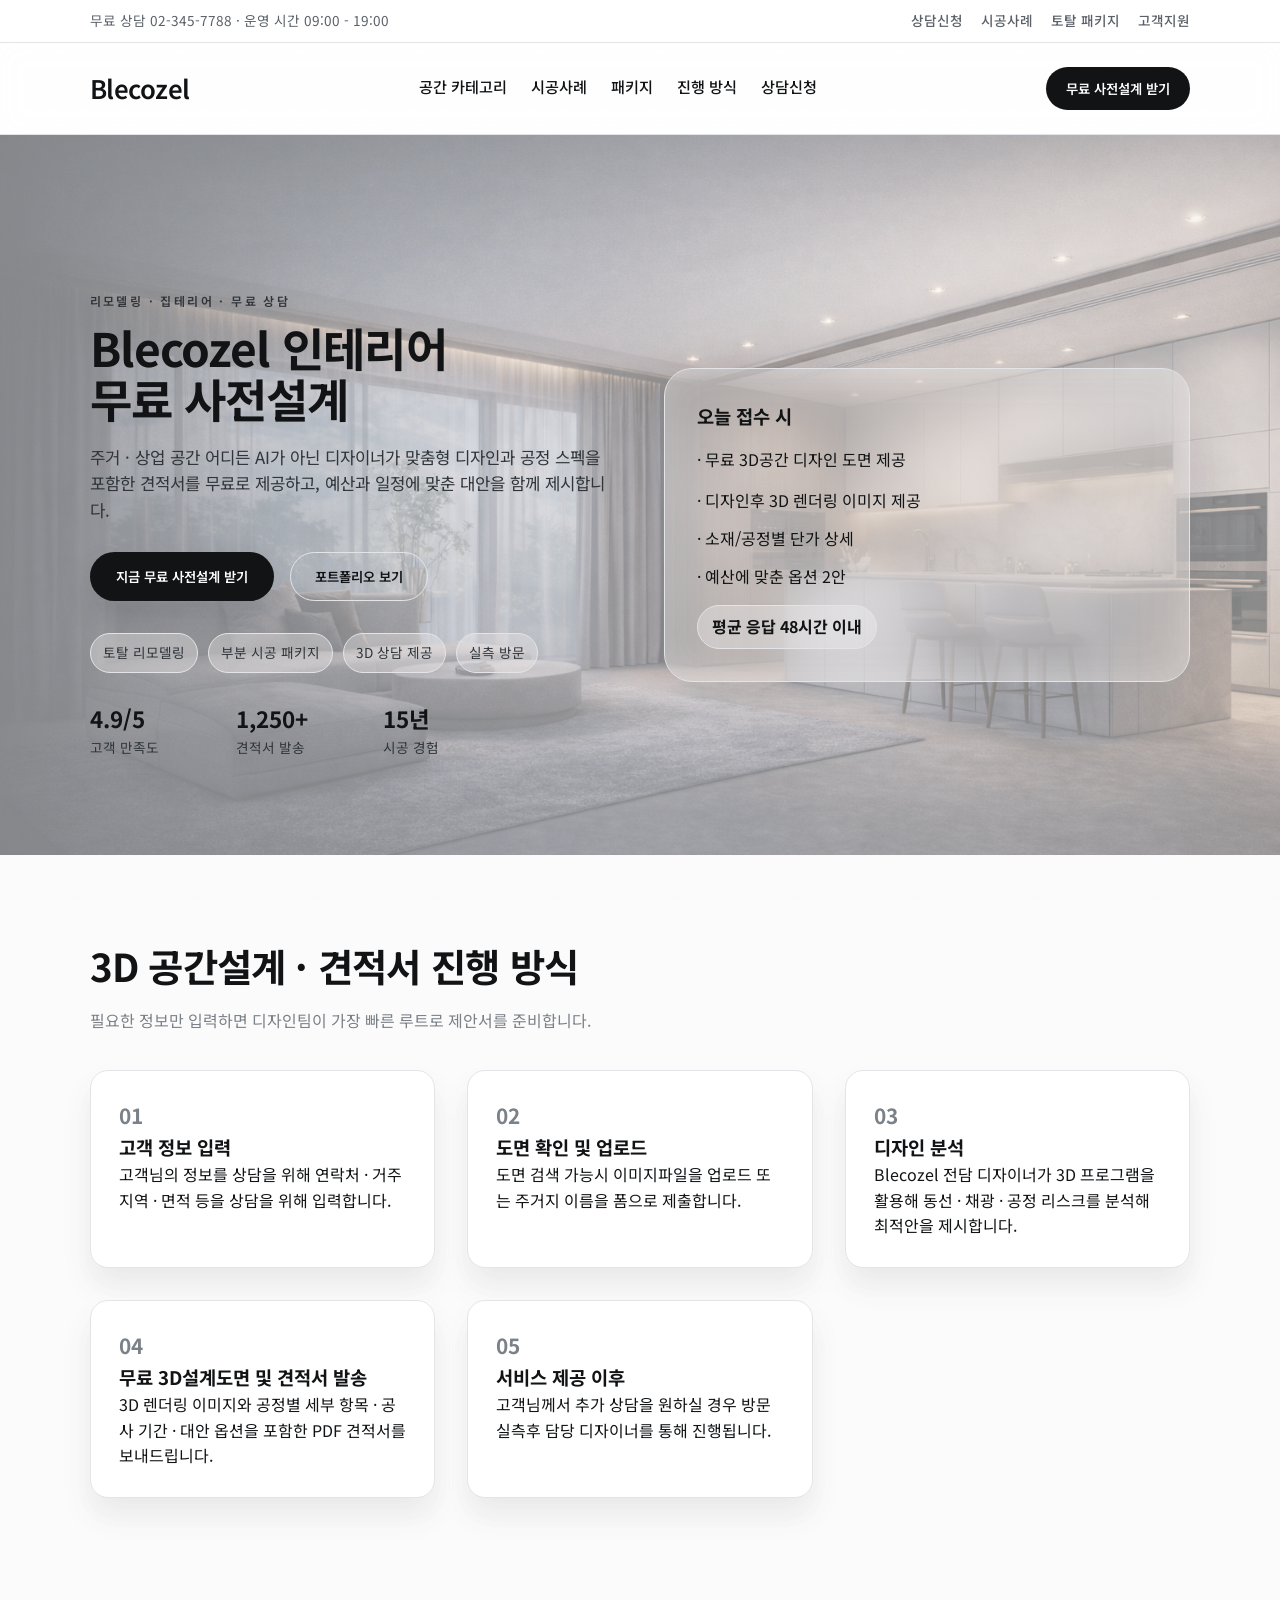
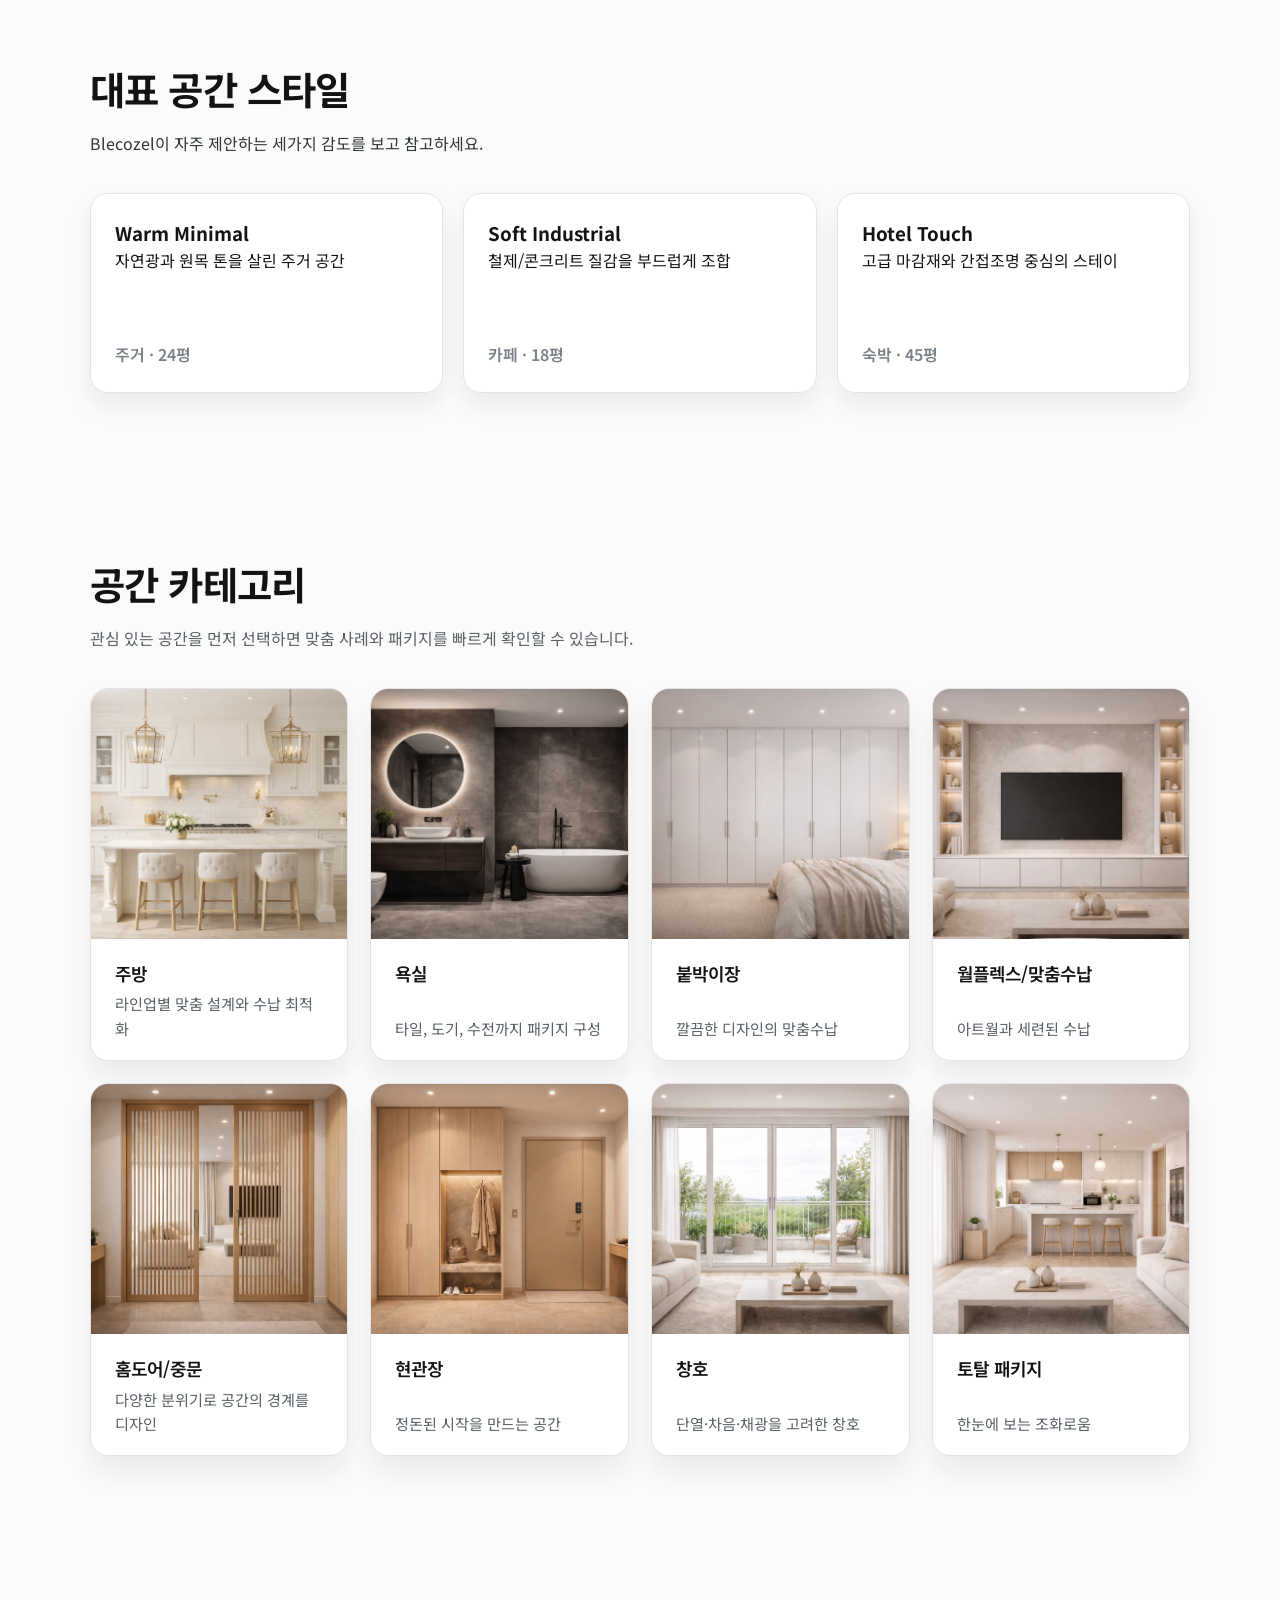
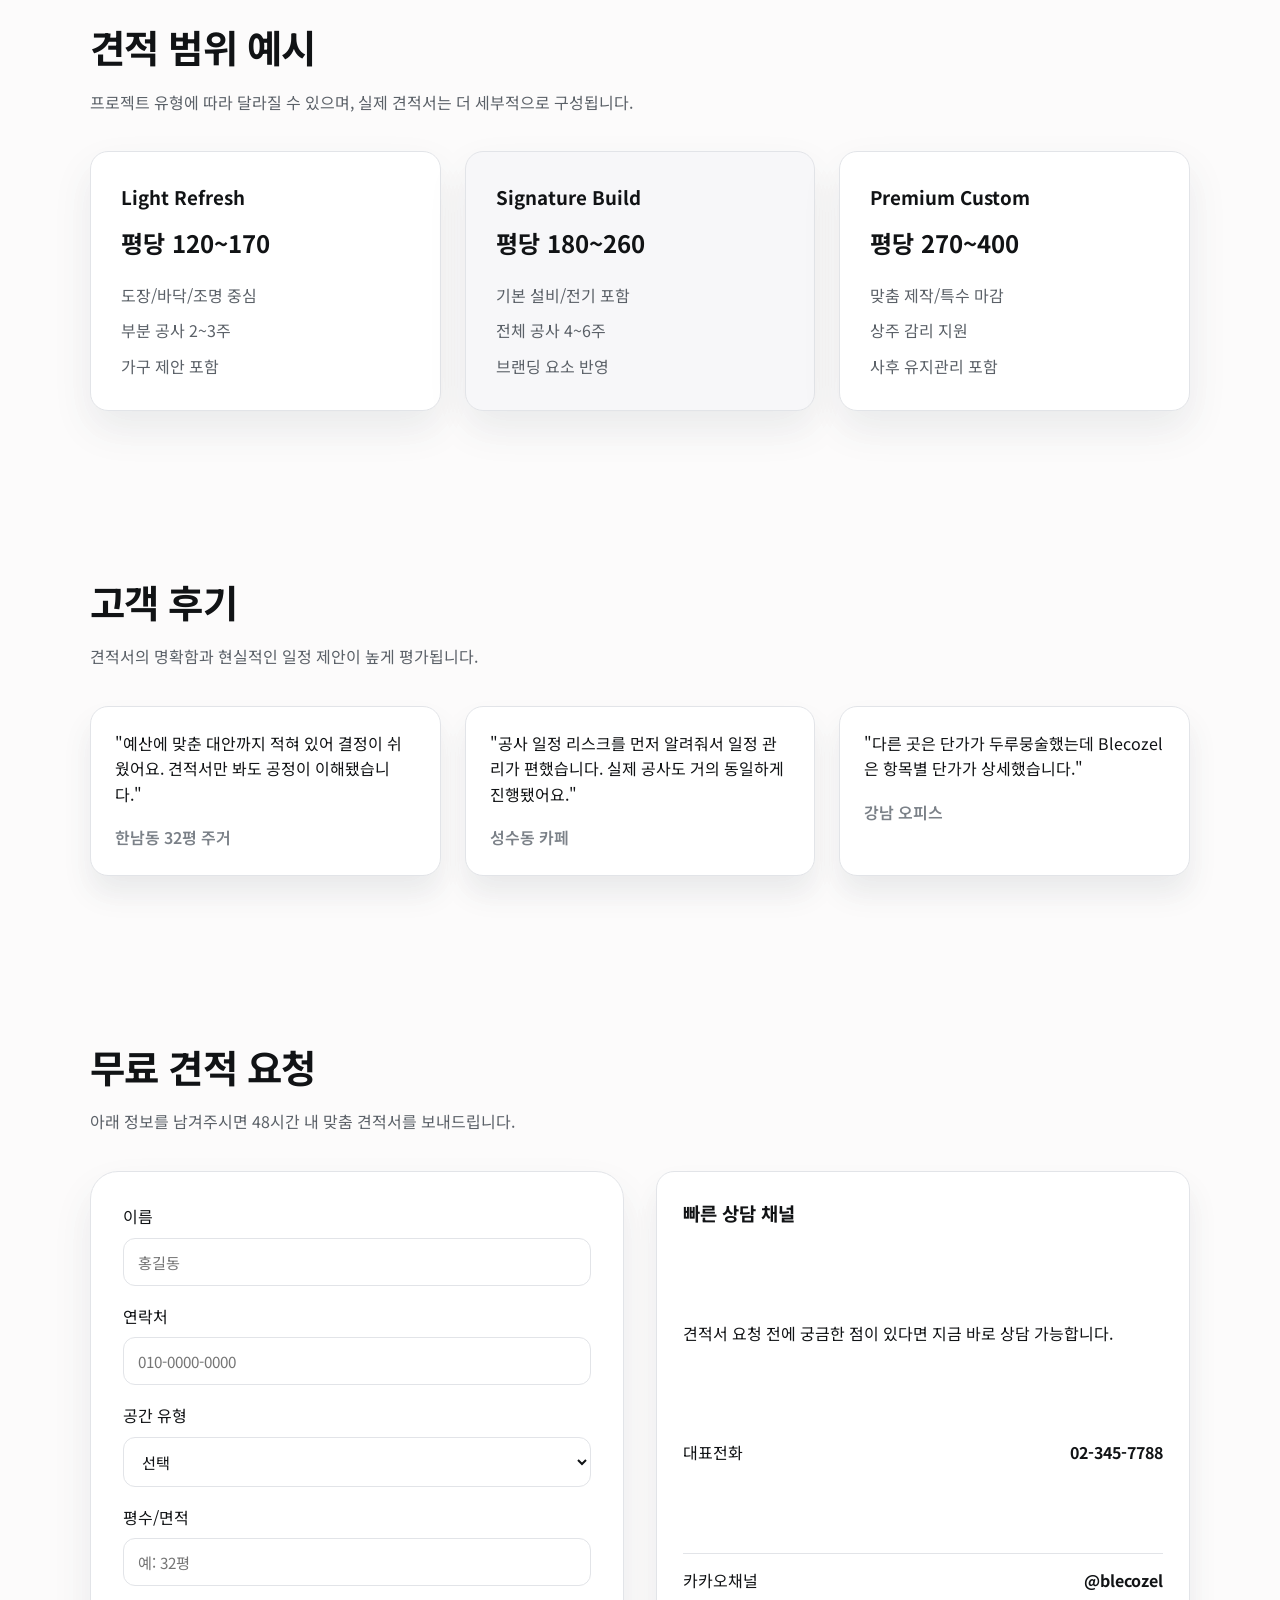
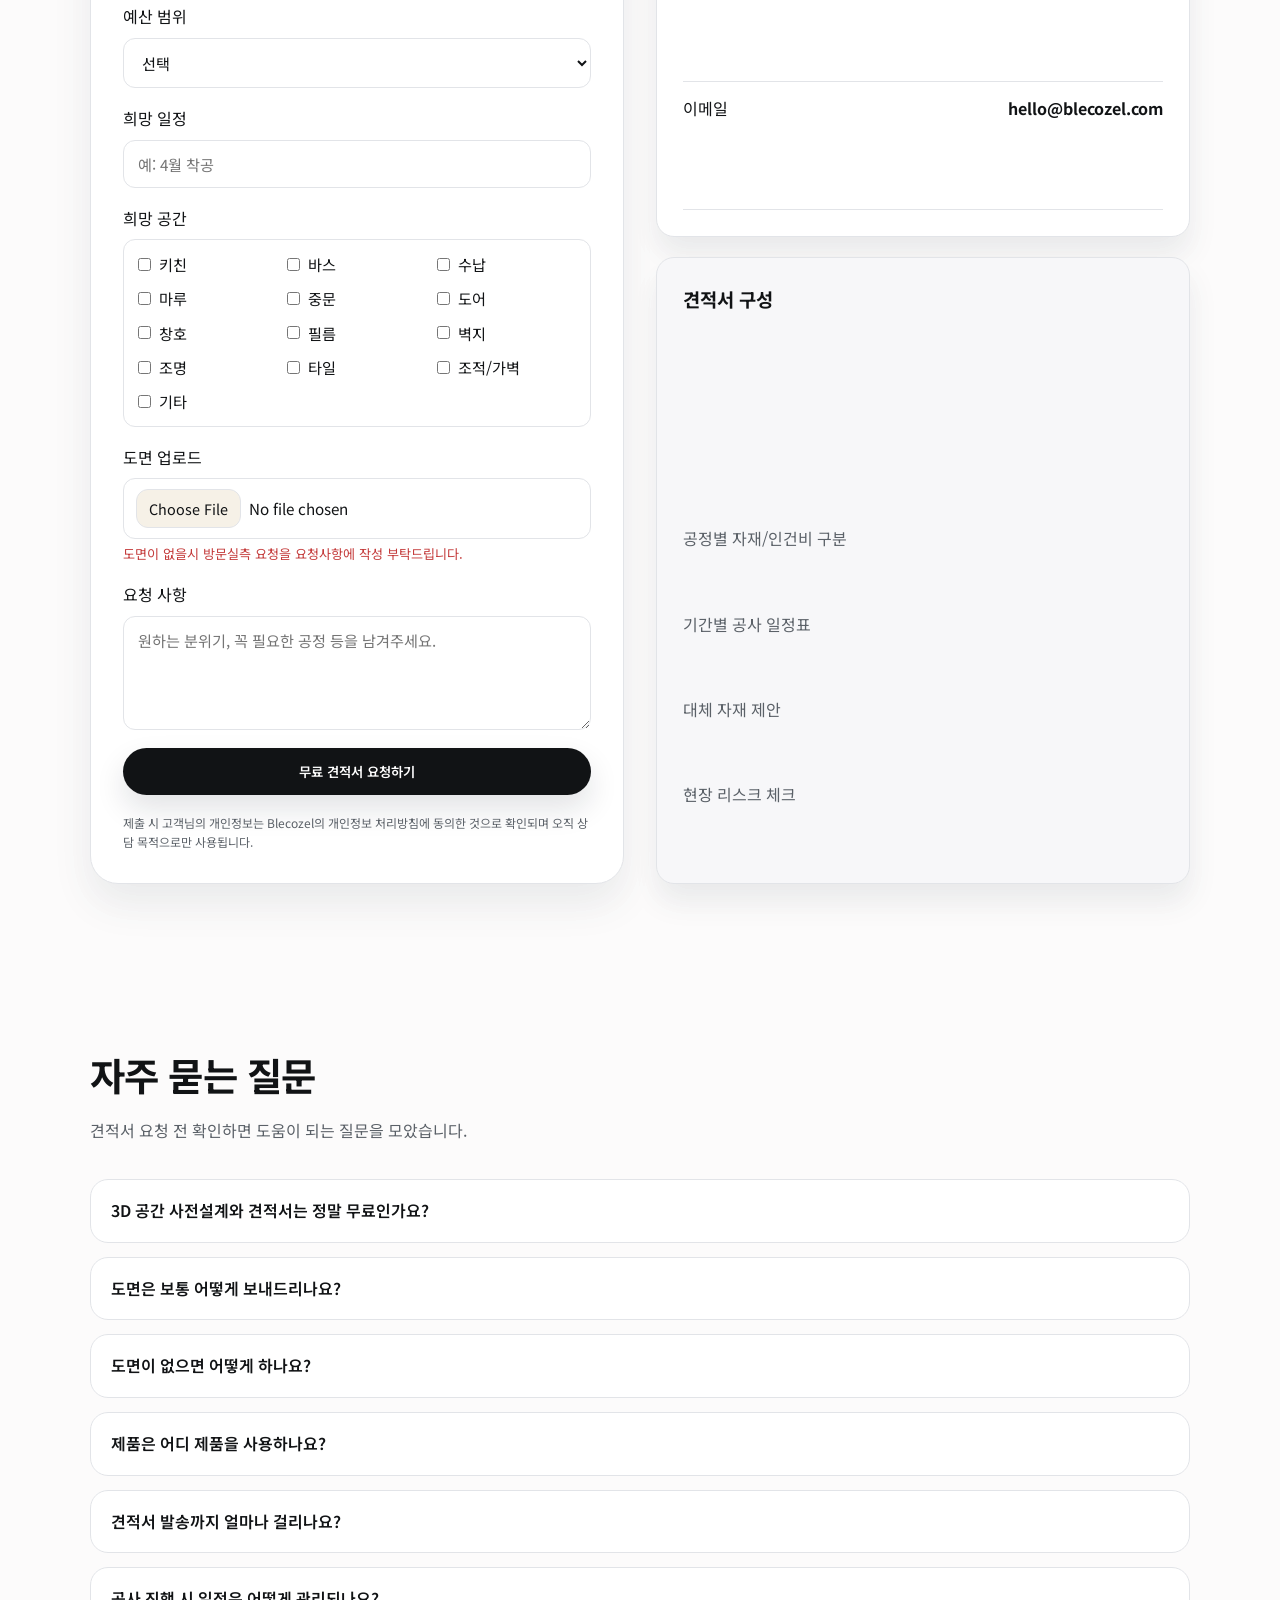
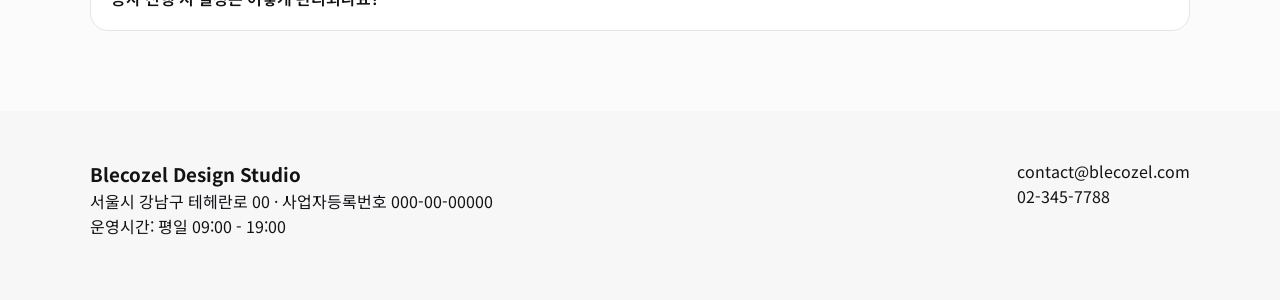
==== index.html @ 038f168d "텍스트 내용 수정" ====
<!doctype html>
<html lang="ko">
<head>
  <meta charset="UTF-8" />
  <meta name="viewport" content="width=device-width, initial-scale=1.0" />
  <title>Blecozel 인테리어 무료 사전설계</title>
  <!-- Google tag (gtag.js) -->
  <script async src="https://www.googletagmanager.com/gtag/js?id=G-HJJQR002LN"></script>
  <script>
    window.dataLayer = window.dataLayer || [];
    function gtag(){dataLayer.push(arguments);}
    gtag('js', new Date());
    gtag('config', 'G-HJJQR002LN');
  </script>
  <link rel="stylesheet" href="/style.css" />
</head>
<body>
  <div class="grain"></div>
  <div class="topbar">
    <div class="topbar-left">무료 상담 02-345-7788 · 운영 시간 09:00 - 19:00</div>
    <div class="topbar-right">
      <a href="#estimate">상담신청</a>
      <a href="#portfolio">시공사례</a>
      <a href="#pricing">토탈 패키지</a>
      <a href="#faq">고객지원</a>
    </div>
  </div>
  <header class="nav">
    <a class="logo" href="/">Blecozel</a>
    <nav class="nav-links">
      <a href="#categories">공간 카테고리</a>
      <a href="#portfolio">시공사례</a>
      <a href="#pricing">패키지</a>
      <a href="#process">진행 방식</a>
      <a href="#estimate">상담신청</a>
    </nav>
    <button class="nav-cta" data-scroll="#estimate">무료 사전설계 받기</button>
  </header>

  <main>
    <section class="hero">
      <div class="hero-content">
        <p class="eyebrow">리모델링 · 집테리어 · 무료 상담</p>
        <h1>Blecozel 인테리어<br>무료 사전설계</h1>
        <p class="lead">주거 · 상업 공간 어디든 AI가 아닌 디자이너가 맞춤형 디자인과 공정 스펙을 포함한 견적서를 무료로 제공하고, 예산과 일정에 맞춘 대안을 함께 제시합니다.</p>
        <div class="hero-actions">
          <button class="primary" data-scroll="#estimate">지금 무료 사전설계 받기</button>
          <button class="ghost" data-scroll="#portfolio">포트폴리오 보기</button>
        </div>
        <div class="hero-chips">
          <span>토탈 리모델링</span>
          <span>부분 시공 패키지</span>
          <span>3D 상담 제공</span>
          <span>실측 방문</span>
        </div>
        <div class="hero-metrics">
          <div>
            <span>4.9/5</span>
            <p>고객 만족도</p>
          </div>
          <div>
            <span>1,250+</span>
            <p>견적서 발송</p>
          </div>
          <div>
            <span>15년</span>
            <p>시공 경험</p>
          </div>
        </div>
      </div>
      <div class="hero-card">
        <div class="hero-card-inner">
          <h3>오늘 접수 시</h3>
          <p>· 무료 3D공간 디자인 도면 제공</p>
          <ul>
            <li>· 디자인후 3D 렌더링 이미지 제공 </li>
            <li>· 소재/공정별 단가 상세</li>
            <li>· 예산에 맞춘 옵션 2안</li>
          </ul>
          <div class="hero-chip">평균 응답 48시간 이내</div>
        </div>
      </div>
    </section>

    <section class="section" id="process">
      <div class="section-head">
        <h2>3D 공간설계 · 견적서 진행 방식</h2>
        <p>필요한 정보만 입력하면 디자인팀이 가장 빠른 루트로 제안서를 준비합니다.</p>
      </div>
      <div class="steps">
        <article>
          <span>01</span>
          <h3>고객 정보 입력</h3>
          <p>고객님의 정보를 상담을 위해 연락처 · 거주지역 · 면적 등을 상담을 위해 입력합니다.</p>
        </article>
        <article>
          <span>02</span>
          <h3>도면 확인 및 업로드</h3>
          <p>도면 검색 가능시 이미지파일을 업로드 또는 주거지 이름을 폼으로 제출합니다.</p>
        </article>
        <article>
          <span>03</span>
          <h3>디자인 분석</h3>
          <p>Blecozel 전담 디자이너가 3D 프로그램을 활용해 동선 · 채광 · 공정 리스크를 분석해 최적안을 제시합니다.</p>
        </article>
        <article>
          <span>04</span>
          <h3>무료 3D설계도면 및 견적서 발송</h3>
          <p>3D 렌더링 이미지와 공정별 세부 항목 · 공사 기간 · 대안 옵션을 포함한 PDF 견적서를 보내드립니다.</p>
        </article>
        <article>
          <span>05</span>
          <h3>서비스 제공 이후</h3>
          <p>고객님께서 추가 상담을 원하실 경우 방문실측후 담당 디자이너를 통해 진행됩니다.</p>
        </article>
      </div>
    </section>

    <section class="section" id="portfolio">
      <div class="section-head">
        <h2>대표 공간 스타일</h2>
        <p>Blecozel이 자주 제안하는 세가지 감도를 보고 참고하세요.</p>
      </div>
      <div class="portfolio">
        <article class="tile">
          <div class="tile-top">
            <h3>Warm Minimal</h3>
            <p>자연광과 원목 톤을 살린 주거 공간</p>
          </div>
          <div class="tile-meta">주거 · 24평</div>
        </article>
        <article class="tile">
          <div class="tile-top">
            <h3>Soft Industrial</h3>
            <p>철제/콘크리트 질감을 부드럽게 조합</p>
          </div>
          <div class="tile-meta">카페 · 18평</div>
        </article>
        <article class="tile">
          <div class="tile-top">
            <h3>Hotel Touch</h3>
            <p>고급 마감재와 간접조명 중심의 스테이</p>
          </div>
          <div class="tile-meta">숙박 · 45평</div>
        </article>
      </div>
    </section>

    <section class="section" id="categories">
      <div class="section-head">
        <h2>공간 카테고리</h2>
        <p>관심 있는 공간을 먼저 선택하면 맞춤 사례와 패키지를 빠르게 확인할 수 있습니다.</p>
      </div>
      <div class="category-grid">
        <a class="category-card has-image" href="https://remodeling.hyundailivart.co.kr/c/C200000015?pagecode=D100000707" target="_blank" rel="noopener noreferrer">
          <img src="/category/kitchen-category-image.png" alt="주방 인테리어" loading="lazy" />
          <div class="category-card-body">
            <h3>주방</h3>
            <p>라인업별 맞춤 설계와 수납 최적화</p>
          </div>
        </a>
        <a class="category-card has-image" href="https://remodeling.hyundailivart.co.kr/c/C200000016?pagecode=D100000707" target="_blank" rel="noopener noreferrer">
          <img src="/category/bath-category-image.png" alt="욕실 인테리어" loading="lazy" />
          <div class="category-card-body">
            <h3>욕실</h3>
            <p>타일, 도기, 수전까지 패키지 구성</p>
          </div>
        </a>
        <a class="category-card has-image" href="https://remodeling.hyundailivart.co.kr/c/C200000013?pagecode=D100000707" target="_blank" rel="noopener noreferrer">
          <img src="/category/builtin-category-image.png" alt="붙박이장 인테리어" loading="lazy" />
          <div class="category-card-body">
            <h3>붙박이장</h3>
            <p>깔끔한 디자인의 맞춤수납</p>
          </div>
        </a>
        <a class="category-card has-image" href="https://remodeling.hyundailivart.co.kr/c/C400001637?pagecode=D100000707" target="_blank" rel="noopener noreferrer">
          <img src="/category/tvbuiltin-category-image.png" alt="월플렉스 맞춤수납" loading="lazy" />
          <div class="category-card-body">
            <h3>월플렉스/맞춤수납</h3>
            <p>아트월과 세련된 수납</p>
          </div>
        </a>
        <a class="category-card has-image" href="https://remodeling.hyundailivart.co.kr/c/C200000018?pagecode=D100000707" target="_blank" rel="noopener noreferrer">
          <img src="/category/homedoor-category-image.png" alt="홈도어 중문" loading="lazy" />
          <div class="category-card-body">
            <h3>홈도어/중문</h3>
            <p>다양한 분위기로 공간의 경계를 디자인</p>
          </div>
        </a>
        <a class="category-card has-image" href="https://remodeling.hyundailivart.co.kr/c/C200000020?pagecode=D100000707" target="_blank" rel="noopener noreferrer">
          <img src="/category/foot-category-image.png" alt="현관장 인테리어" loading="lazy" />
          <div class="category-card-body">
            <h3>현관장</h3>
            <p>정돈된 시작을 만드는 공간</p>
          </div>
        </a>
        <a class="category-card has-image" href="https://remodeling.hyundailivart.co.kr/c/C200000019?pagecode=D100000707" target="_blank" rel="noopener noreferrer">
          <img src="/category/window-category-image.png" alt="창호 인테리어" loading="lazy" />
          <div class="category-card-body">
            <h3>창호</h3>
            <p>단열·차음·채광을 고려한 창호</p>
          </div>
        </a>
        <article class="category-card has-image">
          <img src="/category/total-category-image.png" alt="토탈 패키지 인테리어" loading="lazy" />
          <div class="category-card-body">
            <h3>토탈 패키지</h3>
            <p>한눈에 보는 조화로움</p>
          </div>
        </article>
      </div>
    </section>

    <section class="section" id="pricing">
      <div class="section-head">
        <h2>견적 범위 예시</h2>
        <p>프로젝트 유형에 따라 달라질 수 있으며, 실제 견적서는 더 세부적으로 구성됩니다.</p>
      </div>
      <div class="pricing">
        <article>
          <h3>Light Refresh</h3>
          <p class="price">평당 120~170</p>
          <ul>
            <li>도장/바닥/조명 중심</li>
            <li>부분 공사 2~3주</li>
            <li>가구 제안 포함</li>
          </ul>
        </article>
        <article class="featured">
          <h3>Signature Build</h3>
          <p class="price">평당 180~260</p>
          <ul>
            <li>기본 설비/전기 포함</li>
            <li>전체 공사 4~6주</li>
            <li>브랜딩 요소 반영</li>
          </ul>
        </article>
        <article>
          <h3>Premium Custom</h3>
          <p class="price">평당 270~400</p>
          <ul>
            <li>맞춤 제작/특수 마감</li>
            <li>상주 감리 지원</li>
            <li>사후 유지관리 포함</li>
          </ul>
        </article>
      </div>
    </section>

    <section class="section" id="testimonials">
      <div class="section-head">
        <h2>고객 후기</h2>
        <p>견적서의 명확함과 현실적인 일정 제안이 높게 평가됩니다.</p>
      </div>
      <div class="testimonials">
        <article>
          <p>"예산에 맞춘 대안까지 적혀 있어 결정이 쉬웠어요. 견적서만 봐도 공정이 이해됐습니다."</p>
          <span>한남동 32평 주거</span>
        </article>
        <article>
          <p>"공사 일정 리스크를 먼저 알려줘서 일정 관리가 편했습니다. 실제 공사도 거의 동일하게 진행됐어요."</p>
          <span>성수동 카페</span>
        </article>
        <article>
          <p>"다른 곳은 단가가 두루뭉술했는데 Blecozel은 항목별 단가가 상세했습니다."</p>
          <span>강남 오피스</span>
        </article>
      </div>
    </section>

    <section class="section" id="estimate">
      <div class="section-head">
        <h2>무료 견적 요청</h2>
        <p>아래 정보를 남겨주시면 48시간 내 맞춤 견적서를 보내드립니다.</p>
      </div>
      <div class="estimate">
        <form class="estimate-form" action="https://formspree.io/f/xnjbppvv" method="POST" enctype="multipart/form-data">
          <div class="field">
            <label for="name">이름</label>
            <input id="name" name="name" type="text" placeholder="홍길동" required />
          </div>
          <div class="field">
            <label for="phone">연락처</label>
            <input id="phone" name="phone" type="tel" placeholder="010-0000-0000" required />
          </div>
          <div class="field">
            <label for="space">공간 유형</label>
            <select id="space" name="space" required>
              <option value="">선택</option>
              <option>아파트</option>
              <option>단독주택</option>
              <option>빌라</option>
              <option>오피스텔</option>
              <option>카페/음식점</option>
              <option>오피스/상업</option>
              <option>숙박/스테이</option>
              <option>기타</option>
            </select>
          </div>
          <div class="field">
            <label for="size">평수/면적</label>
            <input id="size" name="size" type="text" placeholder="예: 32평" required />
          </div>
          <div class="field">
            <label for="budget">예산 범위</label>
            <select id="budget" name="budget" required>
              <option value="">선택</option>
              <option>3,000만 이하</option>
              <option>3,000만 ~ 6,000만</option>
              <option>6,000만 ~ 1억</option>
              <option>1억 이상</option>
              <option>미정</option>
            </select>
          </div>
          <div class="field">
            <label for="schedule">희망 일정</label>
            <input id="schedule" name="schedule" type="text" placeholder="예: 4월 착공" required />
          </div>
          <div class="field full">
            <label>희망 공간</label>
            <div class="choice-box">
              <div class="choice-grid">
                <label><input type="checkbox" name="desired_space" value="키친" />키친</label>
                <label><input type="checkbox" name="desired_space" value="바스" />바스</label>
                <label><input type="checkbox" name="desired_space" value="수납" />수납</label>
                <label><input type="checkbox" name="desired_space" value="마루" />마루</label>
                <label><input type="checkbox" name="desired_space" value="중문" />중문</label>
                <label><input type="checkbox" name="desired_space" value="도어" />도어</label>
                <label><input type="checkbox" name="desired_space" value="창호" />창호</label>
                <label><input type="checkbox" name="desired_space" value="필름" />필름</label>
                <label><input type="checkbox" name="desired_space" value="벽지" />벽지</label>
                <label><input type="checkbox" name="desired_space" value="조명" />조명</label>
                <label><input type="checkbox" name="desired_space" value="타일" />타일</label>
                <label><input type="checkbox" name="desired_space" value="조적/가벽" />조적/가벽</label>
                <label><input type="checkbox" name="desired_space" value="기타" />기타</label>
              </div>
            </div>
          </div>
          <div class="field full">
            <label for="plan_upload">도면 업로드</label>
            <input id="plan_upload" name="plan_upload" type="file" accept=".pdf,.jpg,.jpeg,.png" />
            <small>도면이 없을시 방문실측 요청을 요청사항에 작성 부탁드립니다.</small>
          </div>
          <div class="field full">
            <label for="message">요청 사항</label>
            <textarea id="message" name="message" rows="4" placeholder="원하는 분위기, 꼭 필요한 공정 등을 남겨주세요."></textarea>
          </div>
          <button class="primary" type="submit">무료 견적서 요청하기</button>
          <p class="form-note">제출 시 고객님의 개인정보는 Blecozel의 개인정보 처리방침에 동의한 것으로 확인되며 오직 상담 목적으로만 사용됩니다.</p>
        </form>
        <div class="estimate-side">
          <div class="side-card">
            <h3>빠른 상담 채널</h3>
            <p>견적서 요청 전에 궁금한 점이 있다면 지금 바로 상담 가능합니다.</p>
            <div class="side-info">
              <span>대표전화</span>
              <strong>02-345-7788</strong>
            </div>
            <div class="side-info">
              <span>카카오채널</span>
              <strong>@blecozel</strong>
            </div>
            <div class="side-info">
              <span>이메일</span>
              <strong>hello@blecozel.com</strong>
            </div>
          </div>
          <div class="side-card highlight">
            <h3>견적서 구성</h3>
            <ul>
              <li>공정별 자재/인건비 구분</li>
              <li>기간별 공사 일정표</li>
              <li>대체 자재 제안</li>
              <li>현장 리스크 체크</li>
            </ul>
          </div>
        </div>
      </div>
    </section>

    <section class="section" id="faq">
      <div class="section-head">
        <h2>자주 묻는 질문</h2>
        <p>견적서 요청 전 확인하면 도움이 되는 질문을 모았습니다.</p>
      </div>
      <div class="faq">
        <details>
          <summary>3D 공간 사전설계와 견적서는 정말 무료인가요?</summary>
          <p>네. Blecozel은 공간별 맞춤 견적서와 3D 공간 사전설계를 무료로 제공합니다. 계약 여부와 무관하게 발송됩니다.</p>
        </details>
        <details>
          <summary>도면은 보통 어떻게 보내드리나요?</summary>
          <p>간단한 인터넷으로 주거중인 타입 확인후 보내주시면 됩니다.</p>
        </details>
        <details>
          <summary>도면이 없으면 어떻게 하나요?</summary>
          <p>도면사진과 간단한 치수만 있어도 가능합니다. 필요 시 현장 방문 실측을 진행합니다.</p>
        </details>
        <details>
          <summary>제품은 어디 제품을 사용하나요?</summary>
          <p>저희 Blecozel은 현대 LIVART 제품을 사용하여 안심하고 믿고 맡기셔도 됩니다.</p>
        </details>
        <details>
          <summary>견적서 발송까지 얼마나 걸리나요?</summary>
          <p>평균 32시간, 최대 48시간 내 발송을 목표로 합니다. 복잡한 프로젝트는 별도 안내드립니다.</p>
        </details>
        <details>
          <summary>공사 진행 시 일정은 어떻게 관리되나요?</summary>
          <p>공정별 타임라인을 포함한 일정표를 제공하며, 담당 PM이 주차 단위로 진행 상황을 공유합니다.</p>
        </details>
      </div>
    </section>
  </main>

  <footer class="footer">
    <div>
      <h3>Blecozel Design Studio</h3>
      <p>서울시 강남구 테헤란로 00 · 사업자등록번호 000-00-00000</p>
      <p>운영시간: 평일 09:00 - 19:00</p>
    </div>
    <div>
      <p>contact@blecozel.com</p>
      <p>02-345-7788</p>
    </div>
  </footer>

  <div class="toast" role="status" aria-live="polite"></div>
  <script defer src="/main.js"></script>
</body>
</html>
---- style.css ----
@import url('https://fonts.googleapis.com/css2?family=Noto+Sans+KR:wght@300;400;500;600;700&family=Noto+Sans:wght@400;500;600;700&display=swap');

:root {
  --bg: #f5f2f259;
  --bg-soft: #f7f7f8;
  --surface: #ffffff;
  --surface-2: #ffffff;
  --ink: #111315;
  --muted: #5b6168;
  --accent: #111315;
  --accent-strong: #111315;
  --accent-dark: #7b8188;
  --border: #e2e4e8;
  --shadow: rgba(17, 24, 39, 0.08);
  --radius-lg: 28px;
  --radius-md: 18px;
  --radius-sm: 12px;
}

* {
  box-sizing: border-box;
  margin: 0;
  padding: 0;
}

body {
  font-family: 'Noto Sans KR', 'Noto Sans', sans-serif;
  background: var(--bg);
  color: var(--ink);
  line-height: 1.6;
  min-height: 100vh;
}

a {
  color: inherit;
  text-decoration: none;
}

button {
  font-family: inherit;
  border: none;
  cursor: pointer;
}

img {
  max-width: 100%;
}

.grain {
  position: fixed;
  inset: 0;
  pointer-events: none;
  background-image: url('data:image/svg+xml;utf8,<svg xmlns="http://www.w3.org/2000/svg" width="120" height="120"><filter id="n"><feTurbulence type="fractalNoise" baseFrequency="0.8" numOctaves="2" stitchTiles="stitch"/></filter><rect width="120" height="120" filter="url(%23n)" opacity="0.08"/></svg>');
  mix-blend-mode: multiply;
  z-index: 0;
  opacity: 0.2;
}

.nav {
  position: sticky;
  top: 0;
  z-index: 10;
  display: flex;
  align-items: center;
  justify-content: space-between;
  padding: 24px 7vw;
  backdrop-filter: blur(12px);
  background: rgba(255, 255, 255, 0.9);
  border-bottom: 1px solid var(--border);
}

.topbar {
  position: relative;
  z-index: 11;
  display: flex;
  align-items: center;
  justify-content: space-between;
  padding: 10px 7vw;
  background: #ffffff;
  color: var(--muted);
  border-bottom: 1px solid var(--border);
  font-size: 0.85rem;
}

.topbar-right {
  display: flex;
  gap: 18px;
  font-weight: 500;
}

.logo {
  font-size: 1.6rem;
  font-weight: 600;
  letter-spacing: -0.02em;
}

.nav-links {
  display: flex;
  gap: 24px;
  font-size: 0.95rem;
  font-weight: 500;
}

.nav-links a {
  padding-bottom: 4px;
  border-bottom: 1px solid transparent;
  transition: border 0.3s ease;
}

.nav-links a:hover {
  border-bottom: 1px solid var(--accent);
}

.nav-cta {
  background: var(--accent);
  color: #ffffff;
  padding: 12px 20px;
  border-radius: 999px;
  font-weight: 600;
}

main {
  position: relative;
  z-index: 1;
}

section {
  padding: 80px 7vw;
}

.hero {
  display: grid;
  grid-template-columns: repeat(auto-fit, minmax(280px, 1fr));
  gap: 48px;
  align-items: center;
  padding-top: 140px;
  padding-bottom: 80px;
  min-height: 80vh;
  position: relative;
  overflow: hidden;
}

.hero::before {
  content: "";
  position: absolute;
  inset: 0;
  background: url("/image/blecozelwebimage/backgroundimage1.png") center/cover no-repeat;
  opacity: 0.5;
  filter: contrast(1.06) saturate(1.05);
  z-index: 0;
}

.hero > * {
  position: relative;
  z-index: 1;
}
.hero h1 {
  font-size: clamp(2.6rem, 3.6vw, 4.0rem);
  line-height: 1.1;
  margin-bottom: 20px;
  letter-spacing: -0.02em;
}

.eyebrow {
  text-transform: uppercase;
  font-size: 0.75rem;
  letter-spacing: 0.2em;
  font-weight: 600;
  color: #2f353b;
  margin-bottom: 12px;
}

.lead {
  font-size: 1.05rem;
  color: #2f353b;
  max-width: 560px;
}

.hero-actions {
  display: flex;
  gap: 16px;
  margin: 28px 0 32px;
}

.hero-chips {
  display: flex;
  flex-wrap: wrap;
  gap: 10px;
  margin-bottom: 28px;
  color: #2f353b;
  font-size: 0.85rem;
}

.hero-chips span {
  padding: 8px 12px;
  border-radius: 999px;
  border: 1px solid var(--border);
  background: var(--bg);
}

.primary {
  background: var(--accent-strong);
  color: #ffffff;
  padding: 14px 26px;
  border-radius: 999px;
  font-weight: 600;
  box-shadow: 0 14px 30px rgba(17, 24, 39, 0.12);
  transition: transform 0.3s ease, box-shadow 0.3s ease;
}

.primary:hover {
  transform: translateY(-2px);
  box-shadow: 0 18px 40px rgba(17, 24, 39, 0.18);
}

.ghost {
  border: 1px solid var(--border);
  background: transparent;
  padding: 14px 24px;
  border-radius: 999px;
  font-weight: 600;
  color: var(--ink);
}

.hero-metrics {
  display: grid;
  grid-template-columns: repeat(3, minmax(0, 1fr));
  gap: 20px;
  max-width: 420px;
}

.hero-metrics span {
  font-size: 1.4rem;
  font-weight: 700;
}

.hero-metrics p {
  font-size: 0.85rem;
  color: #2f353b;
}

.hero-card {
  background: rgba(245, 242, 242, 0.48);
  backdrop-filter: blur(20px);
  -webkit-backdrop-filter: blur(20px);
  color: var(--ink);
  border-radius: var(--radius-lg);
  padding: 32px;
  position: relative;
  box-shadow: 0 24px 60px var(--shadow);
  border: 1px solid var(--border);
}

.hero-card-inner {
  display: grid;
  gap: 16px;
  background: transparent;
}

.hero-card ul {
  display: grid;
  gap: 12px;
  list-style: none;
}

.hero-chip {
  background: var(--bg);
  color: var(--ink);
  padding: 8px 14px;
  border-radius: 999px;
  font-weight: 700;
  width: fit-content;
  border: 1px solid var(--border);
}

.section-head {
  display: grid;
  gap: 12px;
  max-width: 620px;
  margin-bottom: 36px;
}

.section-head h2 {
  font-size: clamp(2rem, 3vw, 2.8rem);
  letter-spacing: -0.02em;
}

.section-head p {
  color: var(--muted);
}

#process .section-head p,
#portfolio .section-head p {
  color: #2f353b;
}

#process .section-head p {
  color: #7b8188;
}

.steps {
  display: grid;
  grid-template-columns: repeat(3, minmax(240px, 1fr));
  gap: 32px;
}

.steps article {
  background: var(--surface);
  padding: 28px;
  border-radius: var(--radius-md);
  box-shadow: 0 18px 30px var(--shadow);
  border: 1px solid var(--border);
}

.steps span {
  font-size: 1.3rem;
  font-weight: 700;
  color: var(--accent-dark);
}

.portfolio {
  display: grid;
  grid-template-columns: repeat(auto-fit, minmax(220px, 1fr));
  gap: 20px;
}

.tile {
  background: var(--surface);
  border-radius: var(--radius-md);
  padding: 24px;
  min-height: 200px;
  display: flex;
  flex-direction: column;
  justify-content: space-between;
  border: 1px solid var(--border);
  box-shadow: 0 12px 26px var(--shadow);
}

.tile-meta {
  font-weight: 600;
  color: var(--accent-dark);
}

.category-grid {
  display: grid;
  grid-template-columns: repeat(4, minmax(200px, 1fr));
  gap: 22px;
}

.category-card {
  background: var(--surface);
  border: 1px solid var(--border);
  border-radius: var(--radius-md);
  padding: 30px;
  display: flex;
  flex-direction: column;
  gap: 10px;
  box-shadow: 0 16px 28px var(--shadow);
  min-height: 200px;
  color: inherit;
  transition: transform 0.25s ease, box-shadow 0.25s ease;
}

.category-card.has-image {
  padding: 0;
  overflow: hidden;
}

.category-card img {
  width: 100%;
  height: 250px;
  object-fit: cover;
  border-radius: 0;
  display: block;
}

.category-card:hover {
  transform: translateY(-4px) scale(1.01);
  box-shadow: 0 22px 40px rgba(17, 24, 39, 0.14);
}

.category-card-body {
  display: flex;
  flex-direction: column;
  gap: 4px;
  flex: 1;
  padding: 10px 24px 20px;
}

.category-card h3 {
  font-size: 1.12rem;
  font-weight: 600;
}

.category-card p {
  color: var(--muted);
  font-size: 0.95rem;
  margin-top: auto;
}

@media (max-width: 1100px) {
  .category-grid {
    grid-template-columns: repeat(3, minmax(200px, 1fr));
  }
}

@media (max-width: 780px) {
  .category-grid {
    grid-template-columns: repeat(2, minmax(200px, 1fr));
  }
}

@media (max-width: 520px) {
  .category-grid {
    grid-template-columns: 1fr;
  }
}

.pricing {
  display: grid;
  grid-template-columns: repeat(auto-fit, minmax(240px, 1fr));
  gap: 24px;
}

.pricing article {
  background: var(--surface);
  padding: 30px;
  border-radius: var(--radius-md);
  border: 1px solid var(--border);
  box-shadow: 0 18px 40px var(--shadow);
}

.pricing .featured {
  background: #f7f7f9;
  border: 1px solid var(--border);
}

.price {
  font-size: 1.5rem;
  font-weight: 700;
  margin: 12px 0 20px;
}

.pricing ul {
  list-style: none;
  display: grid;
  gap: 10px;
  color: var(--muted);
}

.testimonials {
  display: grid;
  grid-template-columns: repeat(auto-fit, minmax(220px, 1fr));
  gap: 24px;
}

.testimonials article {
  background: var(--surface);
  padding: 24px;
  border-radius: var(--radius-md);
  box-shadow: 0 18px 30px var(--shadow);
  border: 1px solid var(--border);
}

.testimonials span {
  display: block;
  margin-top: 18px;
  font-weight: 600;
  color: var(--accent-dark);
}

.estimate {
  display: grid;
  grid-template-columns: repeat(auto-fit, minmax(280px, 1fr));
  gap: 32px;
}

.estimate-form {
  background: var(--surface);
  padding: 32px;
  border-radius: var(--radius-lg);
  box-shadow: 0 20px 40px var(--shadow);
  display: grid;
  gap: 18px;
  border: 1px solid var(--border);
}

.field {
  display: grid;
  gap: 8px;
}

.field.full {
  grid-column: 1 / -1;
}

input,
select,
textarea {
  border: 1px solid var(--border);
  border-radius: var(--radius-sm);
  padding: 12px 14px;
  font-family: inherit;
  font-size: 0.95rem;
  background: #ffffff;
  color: var(--ink);
}

.field small {
  font-size: 0.82rem;
  color: #c43b3b;
  margin-top: -4px;
}

input[type="file"] {
  padding: 10px 12px;
  background: #ffffff;
}

input[type="file"]::file-selector-button {
  border: 1px solid var(--border);
  border-radius: var(--radius-sm);
  padding: 8px 12px;
  margin-right: 8px;
  background: #f6f1e7;
  color: var(--ink);
  font-family: inherit;
  font-size: 0.9rem;
  cursor: pointer;
}

input[type="file"]::file-selector-button:hover {
  background: #efe7d9;
}


.choice-box {
  border: 1px solid var(--border);
  border-radius: var(--radius-sm);
  padding: 12px 14px;
  background: #ffffff;
}

.choice-grid {
  display: grid;
  grid-template-columns: repeat(auto-fit, minmax(110px, 1fr));
  gap: 10px;
  font-size: 0.95rem;
}

.choice-grid label {
  display: flex;
  align-items: center;
  gap: 8px;
}

.choice-grid input[type="checkbox"] {
  accent-color: var(--accent);
}


textarea {
  resize: vertical;
}

.form-note {
  font-size: 0.75rem;
  color: var(--muted);
}

.estimate-side {
  display: grid;
  gap: 20px;
}

.side-card {
  background: var(--surface-2);
  color: var(--ink);
  padding: 26px;
  border-radius: var(--radius-md);
  box-shadow: 0 18px 30px var(--shadow);
  display: grid;
  gap: 14px;
  border: 1px solid var(--border);
}

.side-card.highlight {
  background: #f7f7f9;
  color: var(--ink);
  border: 1px solid var(--border);
}

.side-info {
  display: flex;
  justify-content: space-between;
  border-bottom: 1px solid var(--border);
  padding-bottom: 8px;
}

.side-card.highlight ul {
  list-style: none;
  display: grid;
  gap: 10px;
  color: var(--muted);
}

.faq {
  display: grid;
  gap: 14px;
}

summary {
  font-weight: 600;
  cursor: pointer;
  list-style: none;
}

summary::marker {
  display: none;
}

details {
  background: var(--surface);
  padding: 18px 20px;
  border-radius: var(--radius-md);
  border: 1px solid var(--border);
}

details p {
  margin-top: 10px;
  color: var(--muted);
}

.footer {
  display: flex;
  flex-wrap: wrap;
  gap: 32px;
  justify-content: space-between;
  padding: 48px 7vw 60px;
  background: #f7f7f8;
  color: var(--ink);
}

.toast {
  position: fixed;
  top: 50%;
  left: 50%;
  background: #ffffff;
  color: var(--ink);
  padding: 14px 20px;
  border-radius: 999px;
  opacity: 0;
  transform: translate(-50%, -45%);
  transition: opacity 0.3s ease, transform 0.3s ease;
  z-index: 20;
  border: 1px solid var(--border);
  display: inline-flex;
  align-items: center;
  gap: 12px;
}

.toast.show {
  opacity: 1;
  transform: translate(-50%, -50%);
}

.toast-close {
  border: 1px solid var(--border);
  border-radius: 999px;
  padding: 6px 12px;
  background: #f6f1e7;
  color: var(--ink);
  font-family: inherit;
  font-size: 0.85rem;
  cursor: pointer;
}

.toast-close:hover {
  background: #efe7d9;
}

@media (max-width: 920px) {
  .nav-links {
    display: none;
  }
  .topbar {
    flex-direction: column;
    gap: 6px;
    align-items: flex-start;
  }
  .hero-actions {
    flex-direction: column;
    align-items: flex-start;
  }
  .hero-metrics {
    grid-template-columns: repeat(2, minmax(0, 1fr));
  }
}

@media (max-width: 640px) {
  section {
    padding: 64px 6vw;
  }
  .hero {
    padding-top: 80px;
  }
  .hero-metrics {
    grid-template-columns: 1fr;
  }
  .footer {
    flex-direction: column;
  }
}

@keyframes fadeUp {
  from {
    opacity: 0;
    transform: translateY(24px);
  }
  to {
    opacity: 1;
    transform: translateY(0);
  }
}

.reveal {
  opacity: 0;
  animation: fadeUp 0.9s ease forwards;
}

.reveal[data-delay='1'] {
  animation-delay: 0.15s;
}

.reveal[data-delay='2'] {
  animation-delay: 0.3s;
}

.reveal[data-delay='3'] {
  animation-delay: 0.45s;
}
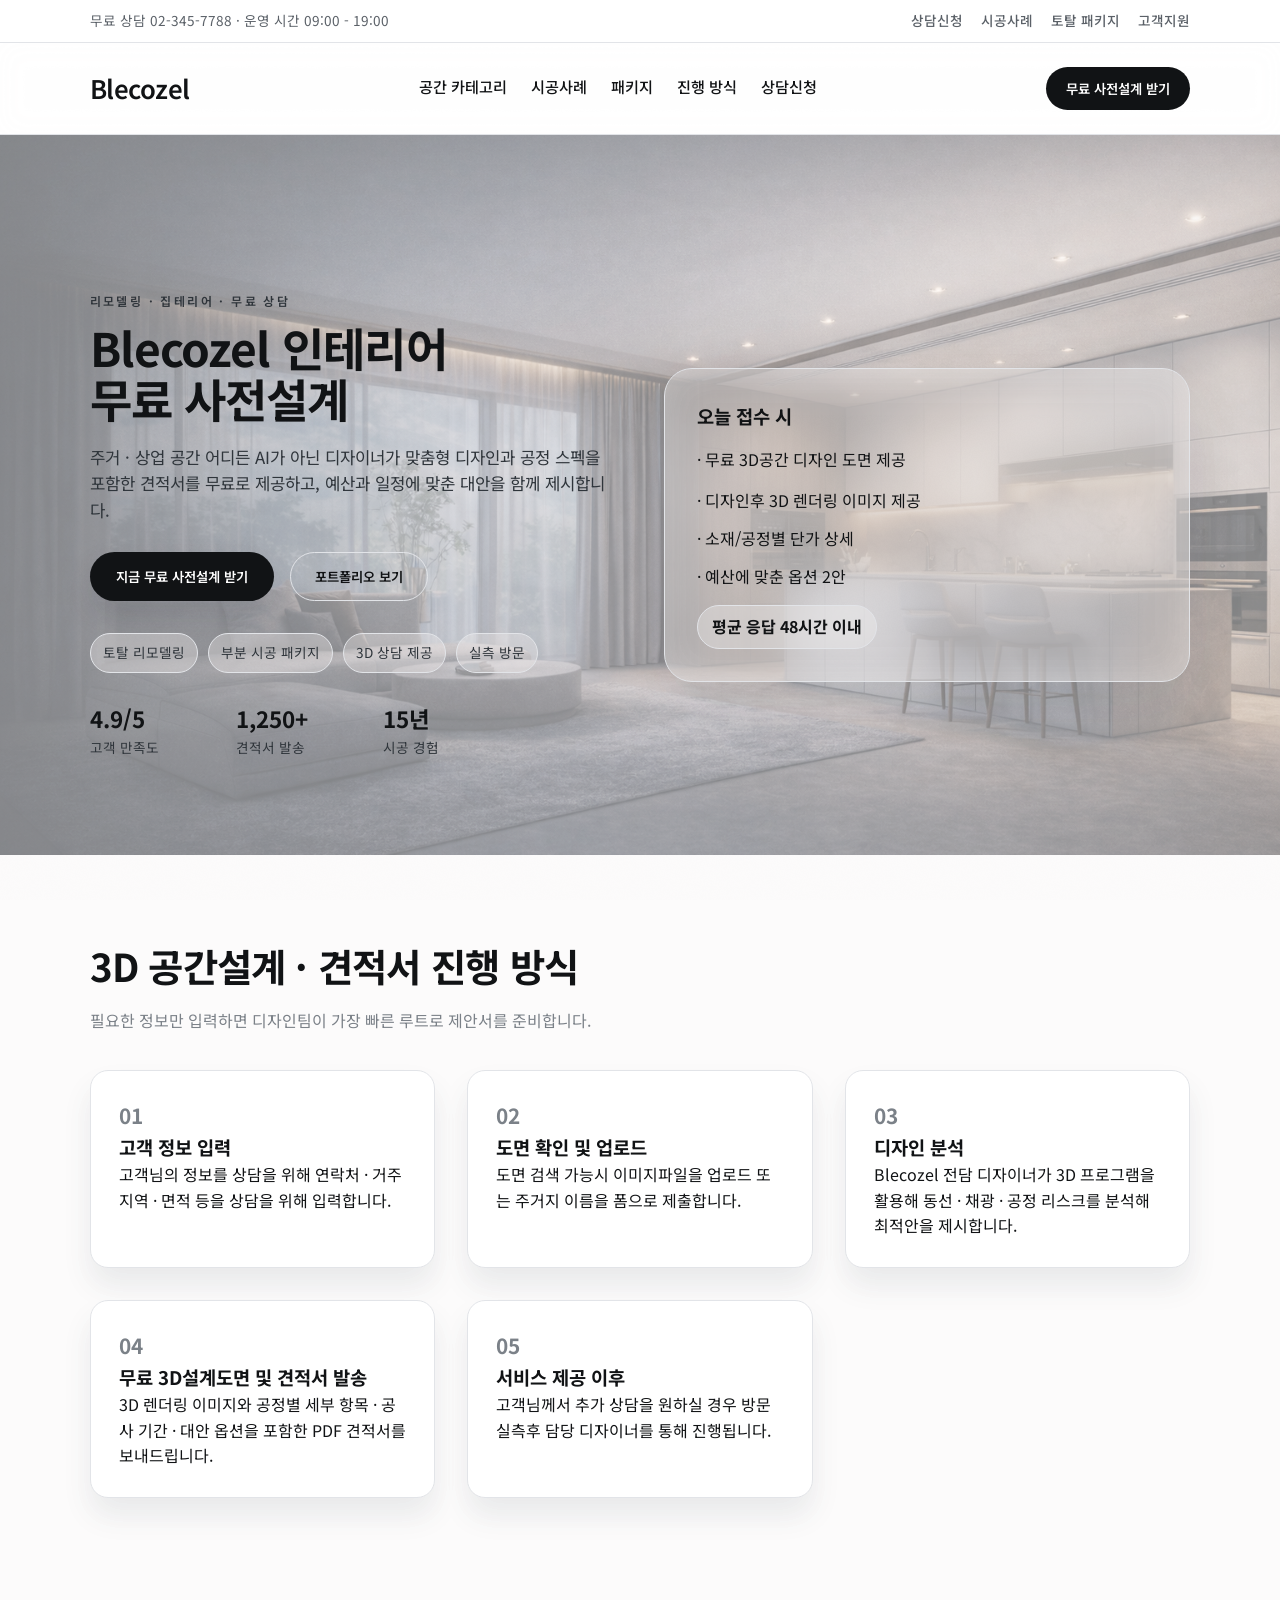
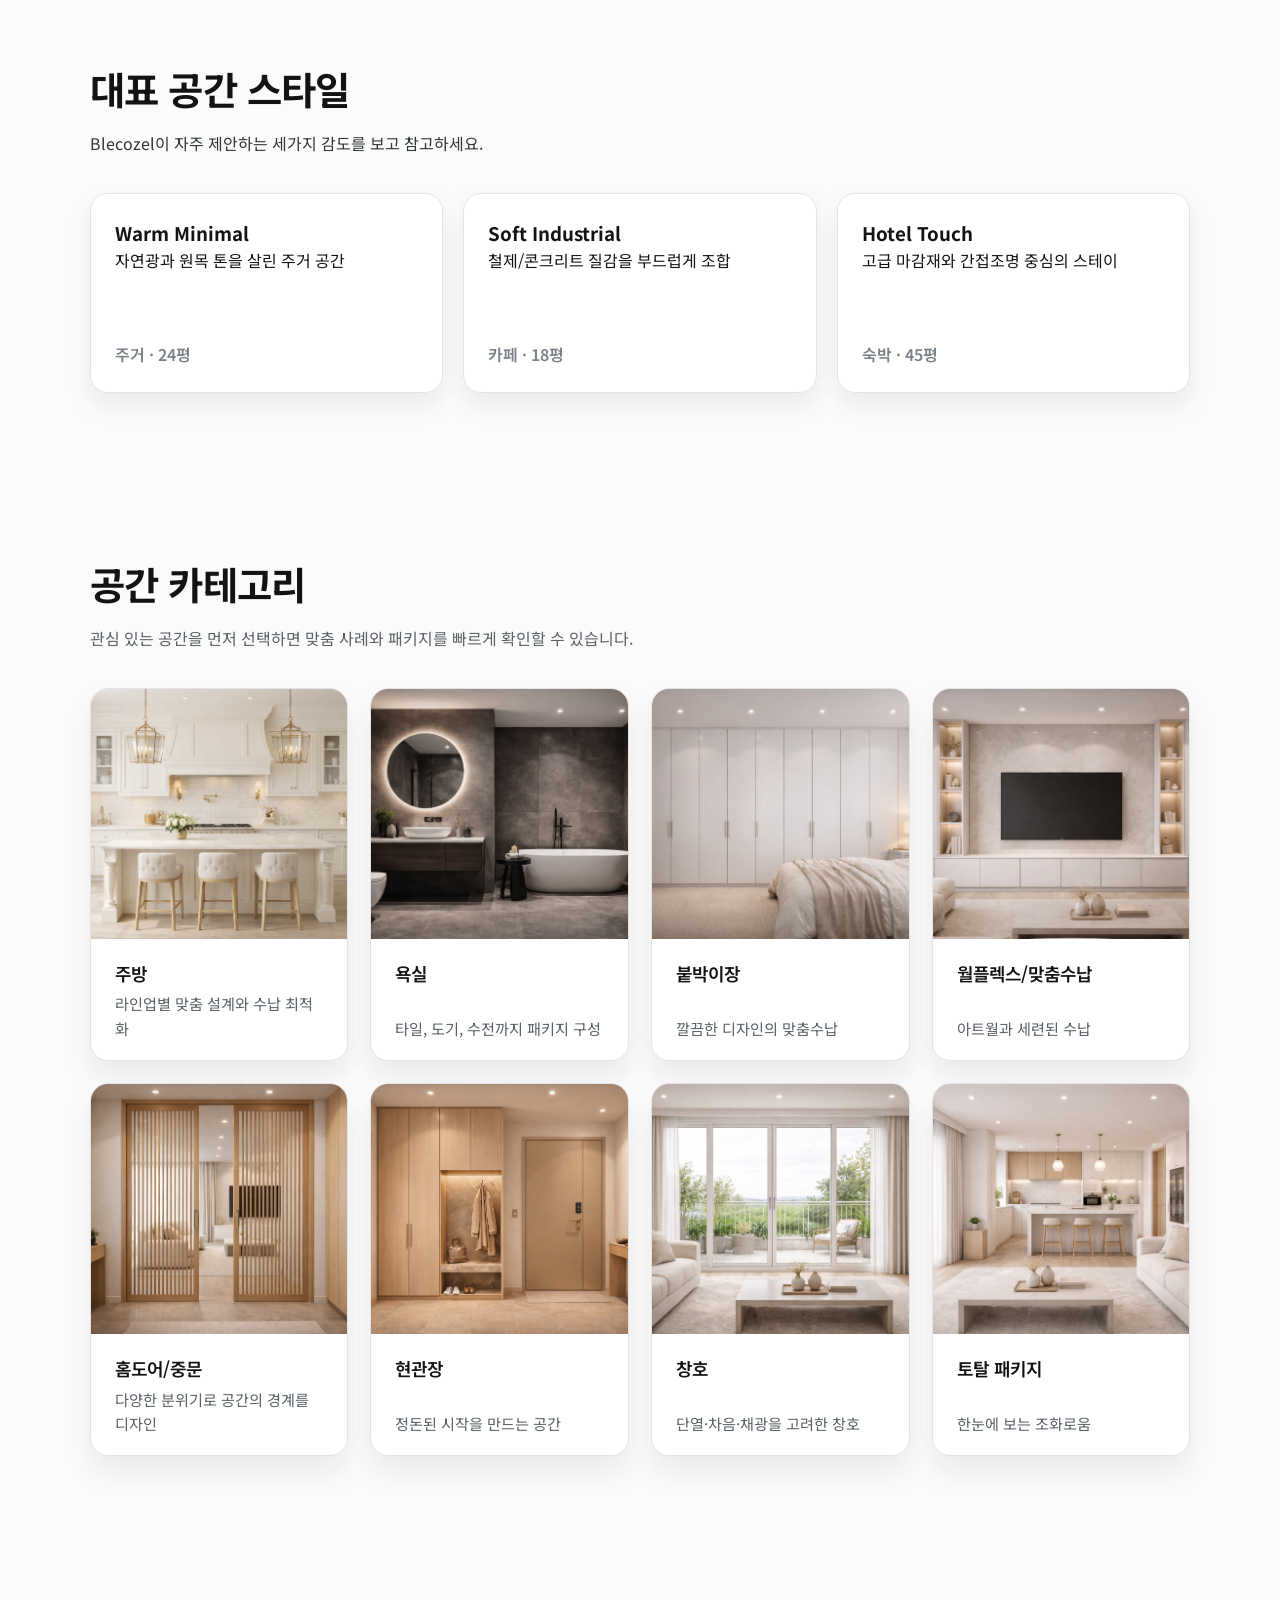
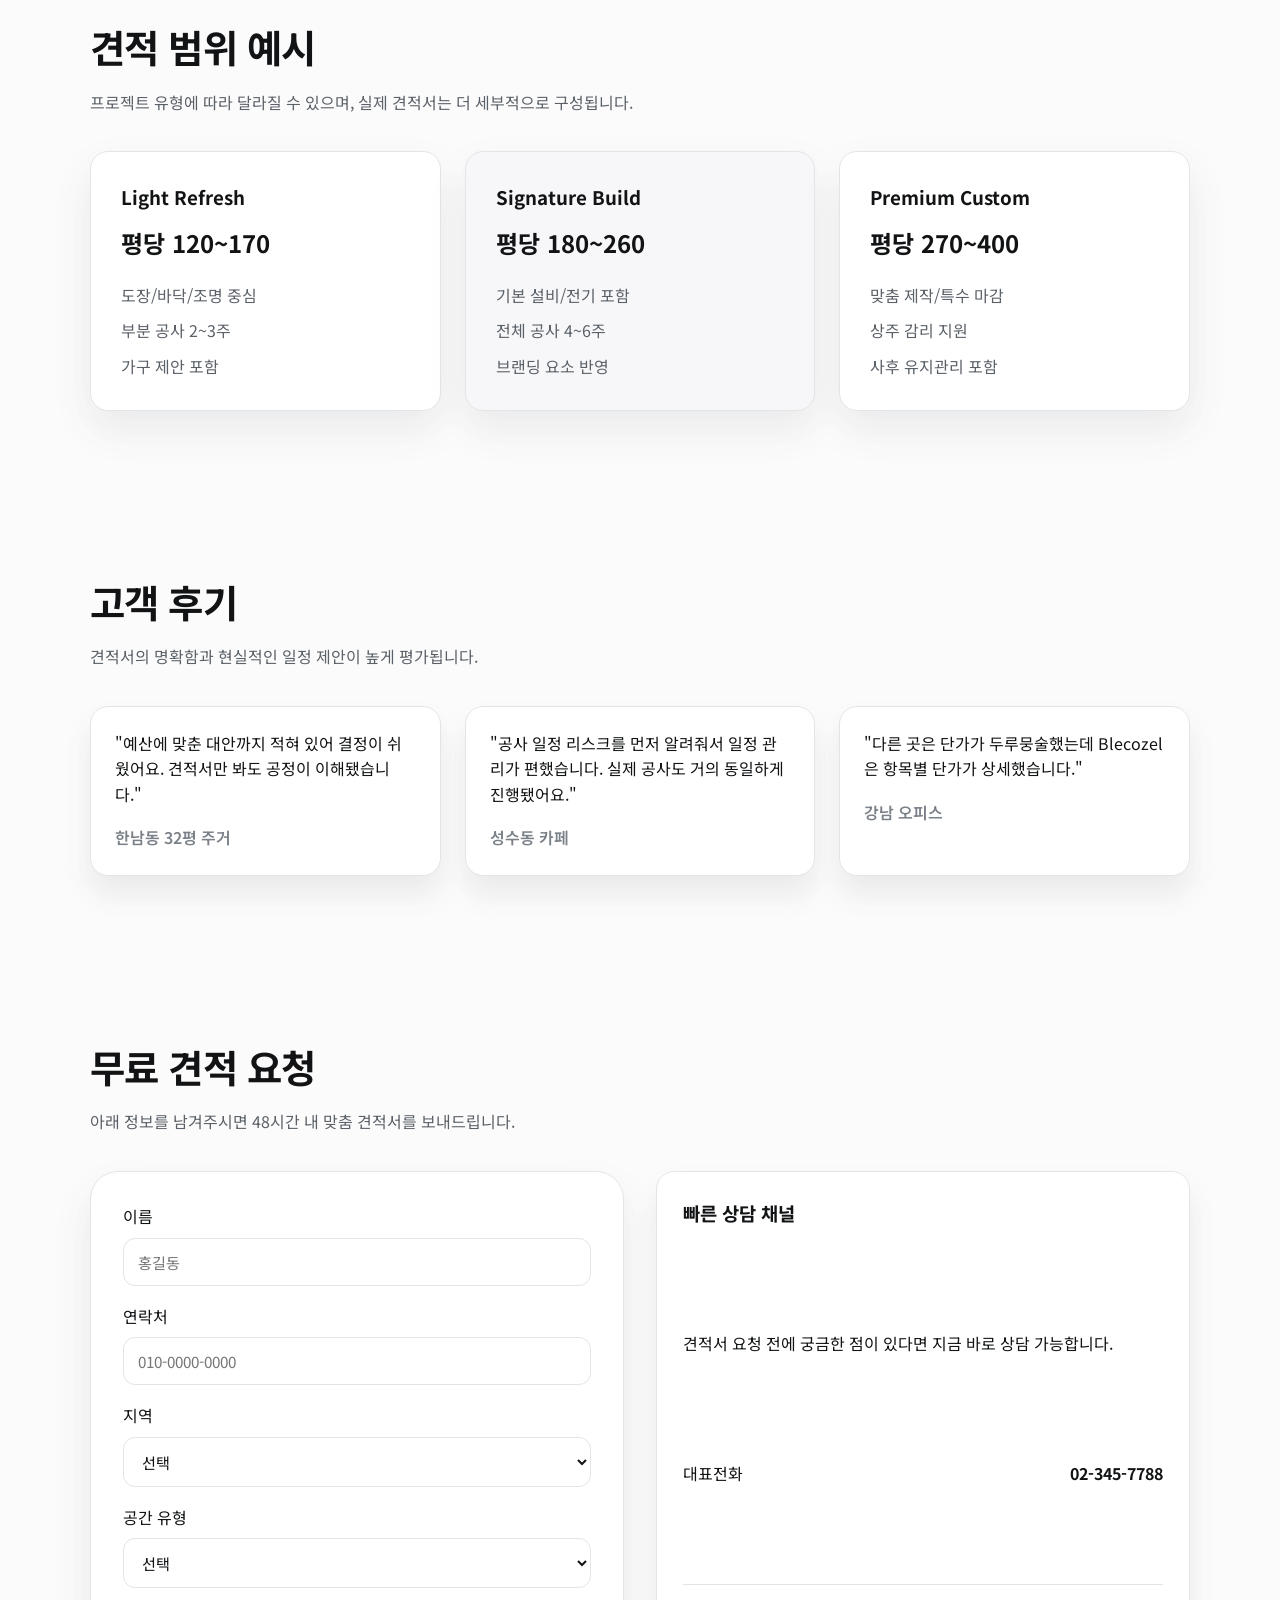
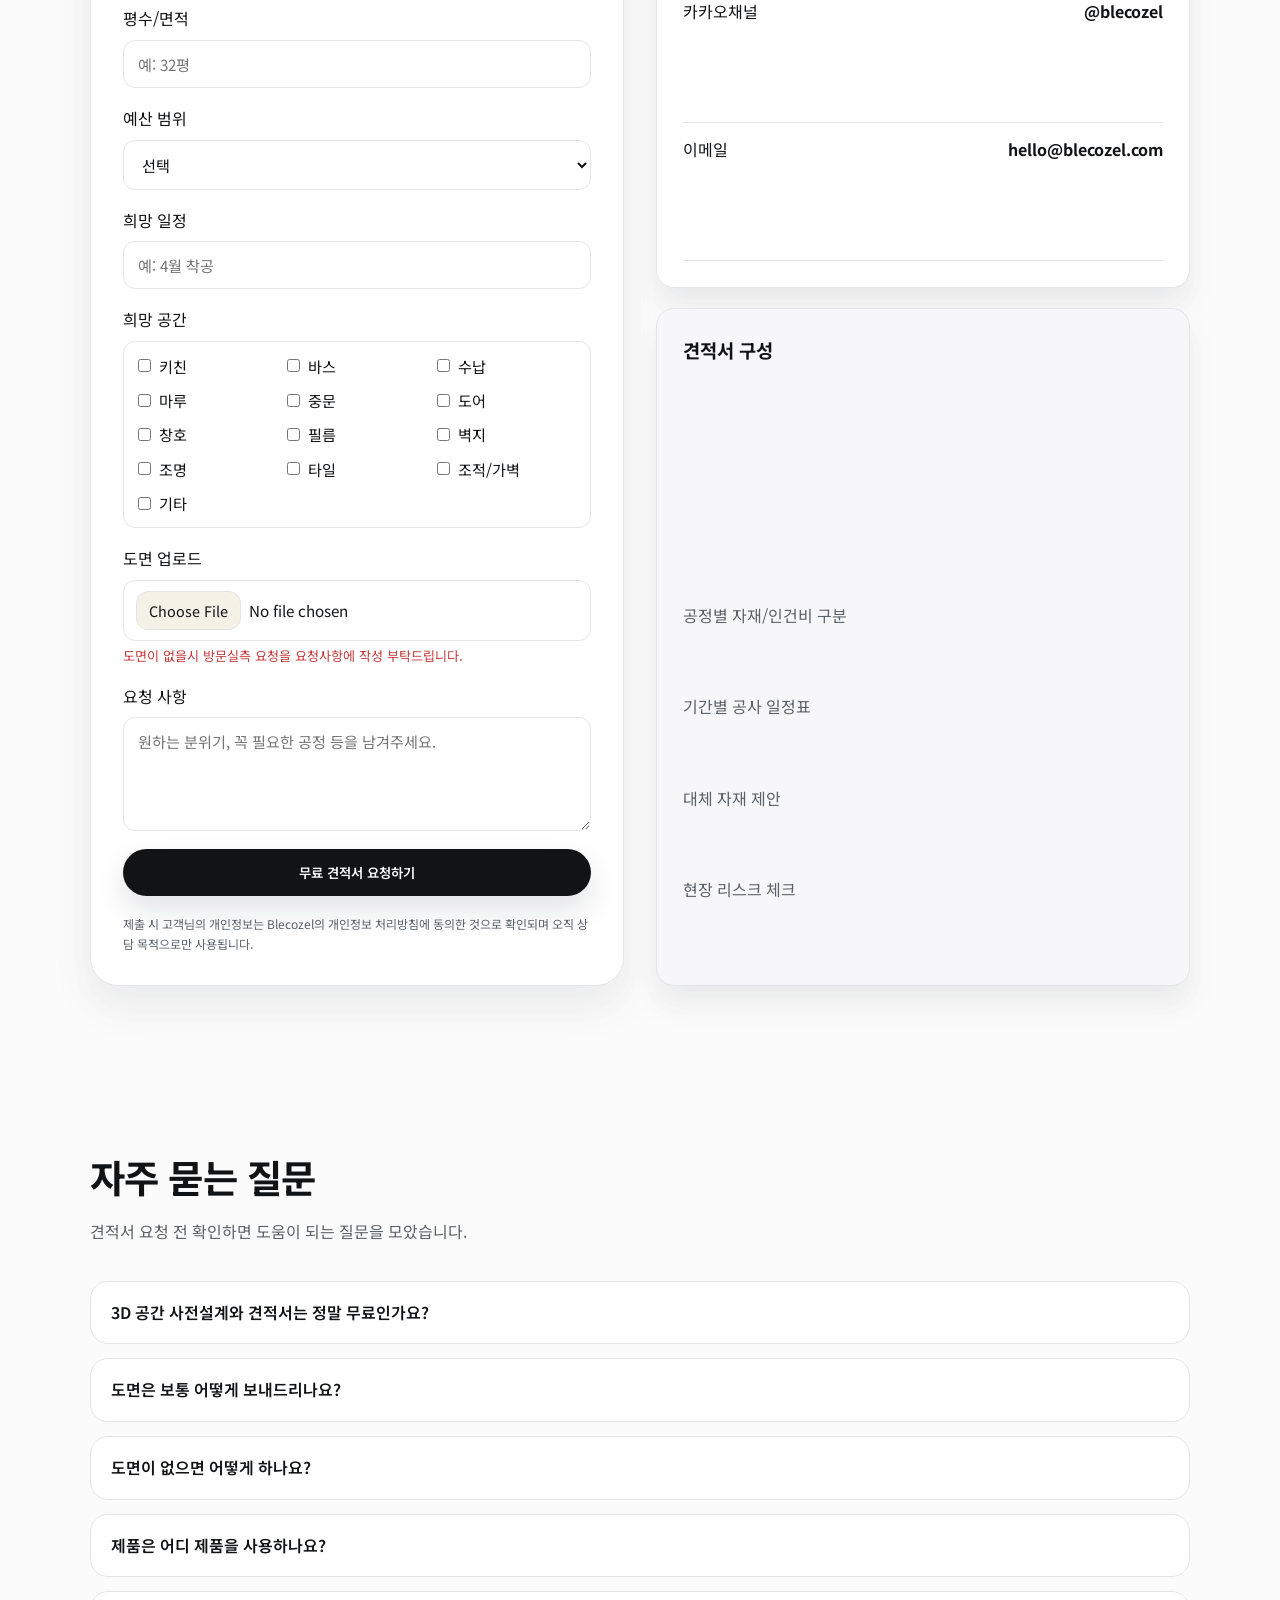
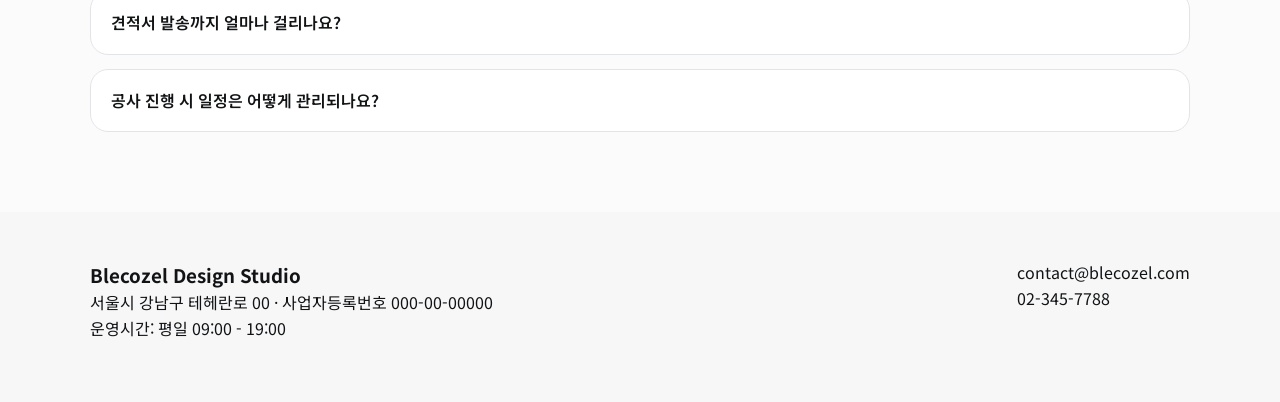
==== commit 2f700e59: "Add region field to estimate form" ====
--- a/index.html
+++ b/index.html
@@ -284,6 +284,14 @@
             <input id="phone" name="phone" type="tel" placeholder="010-0000-0000" required />
           </div>
           <div class="field">
+            <label for="region">지역</label>
+            <select id="region" name="region" required>
+              <option value="">선택</option>
+              <option>서울</option>
+              <option>경기</option>
+            </select>
+          </div>
+          <div class="field">
             <label for="space">공간 유형</label>
             <select id="space" name="space" required>
               <option value="">선택</option>
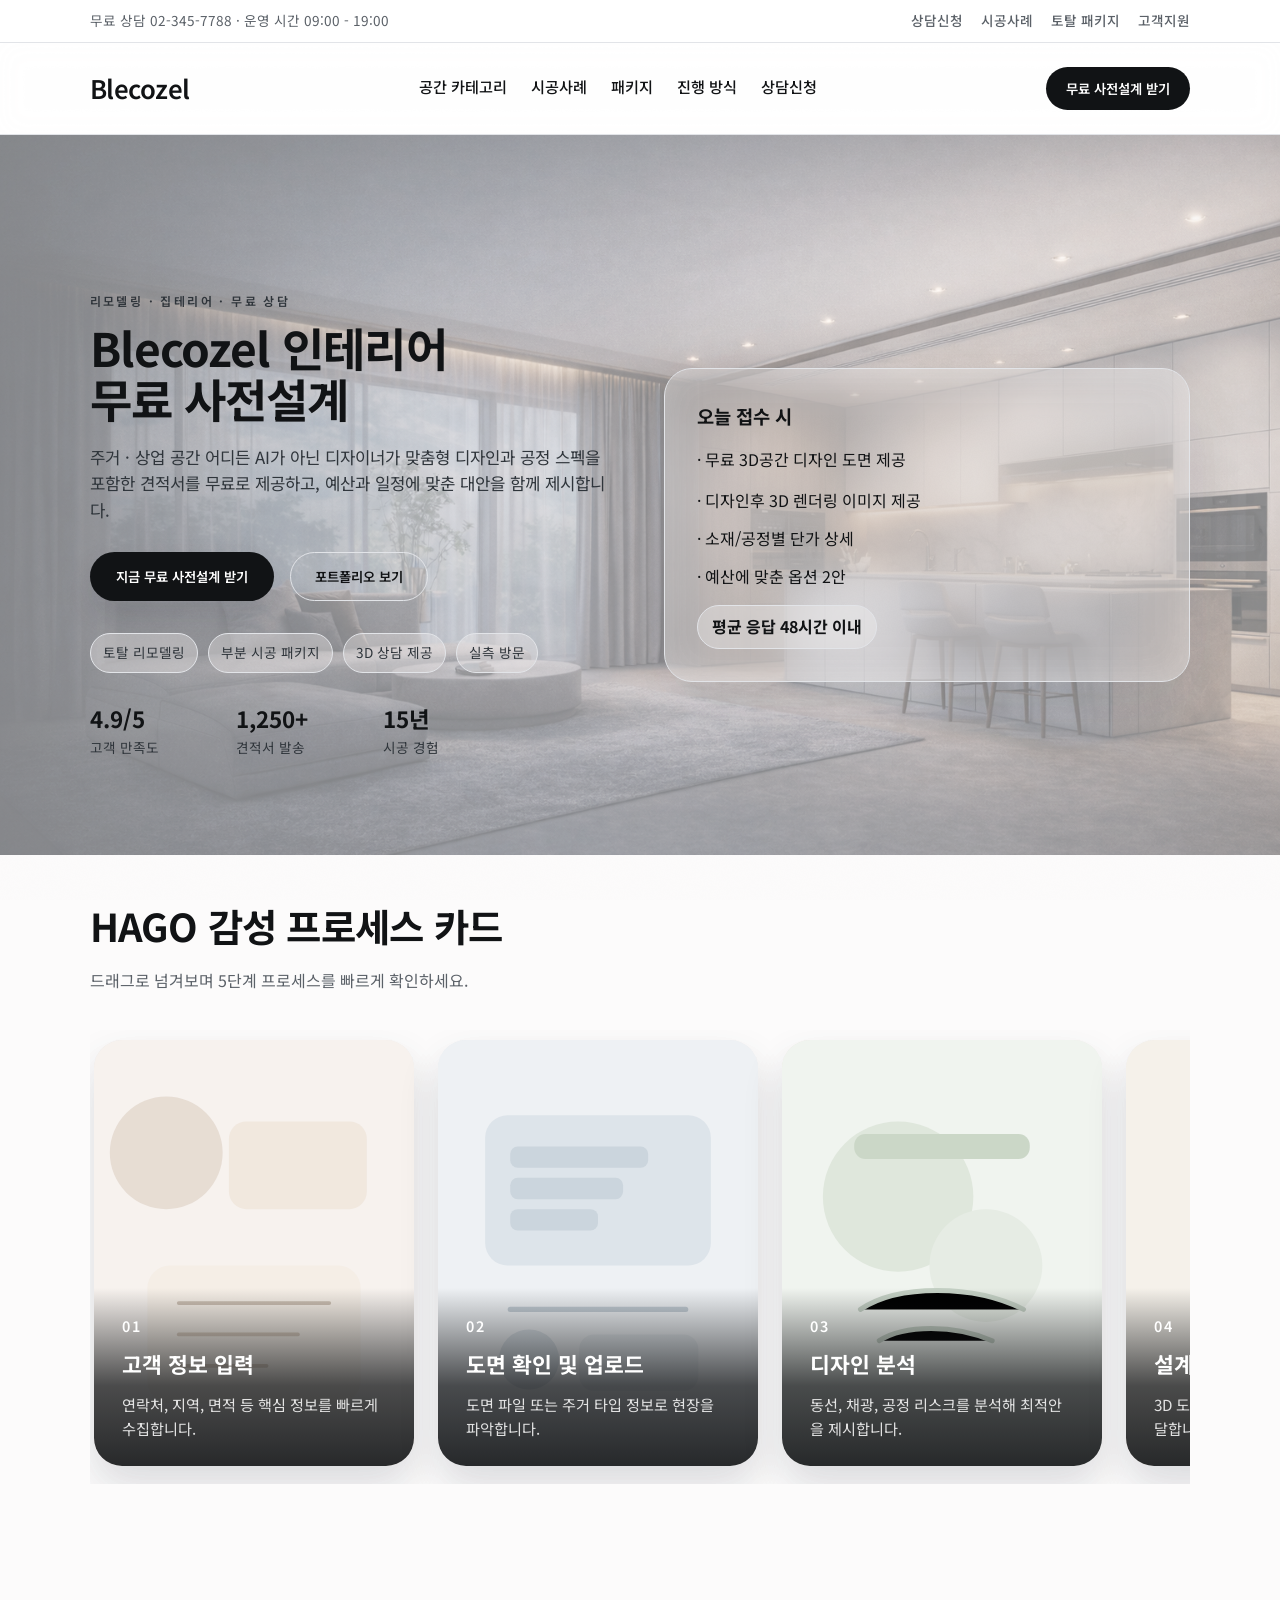
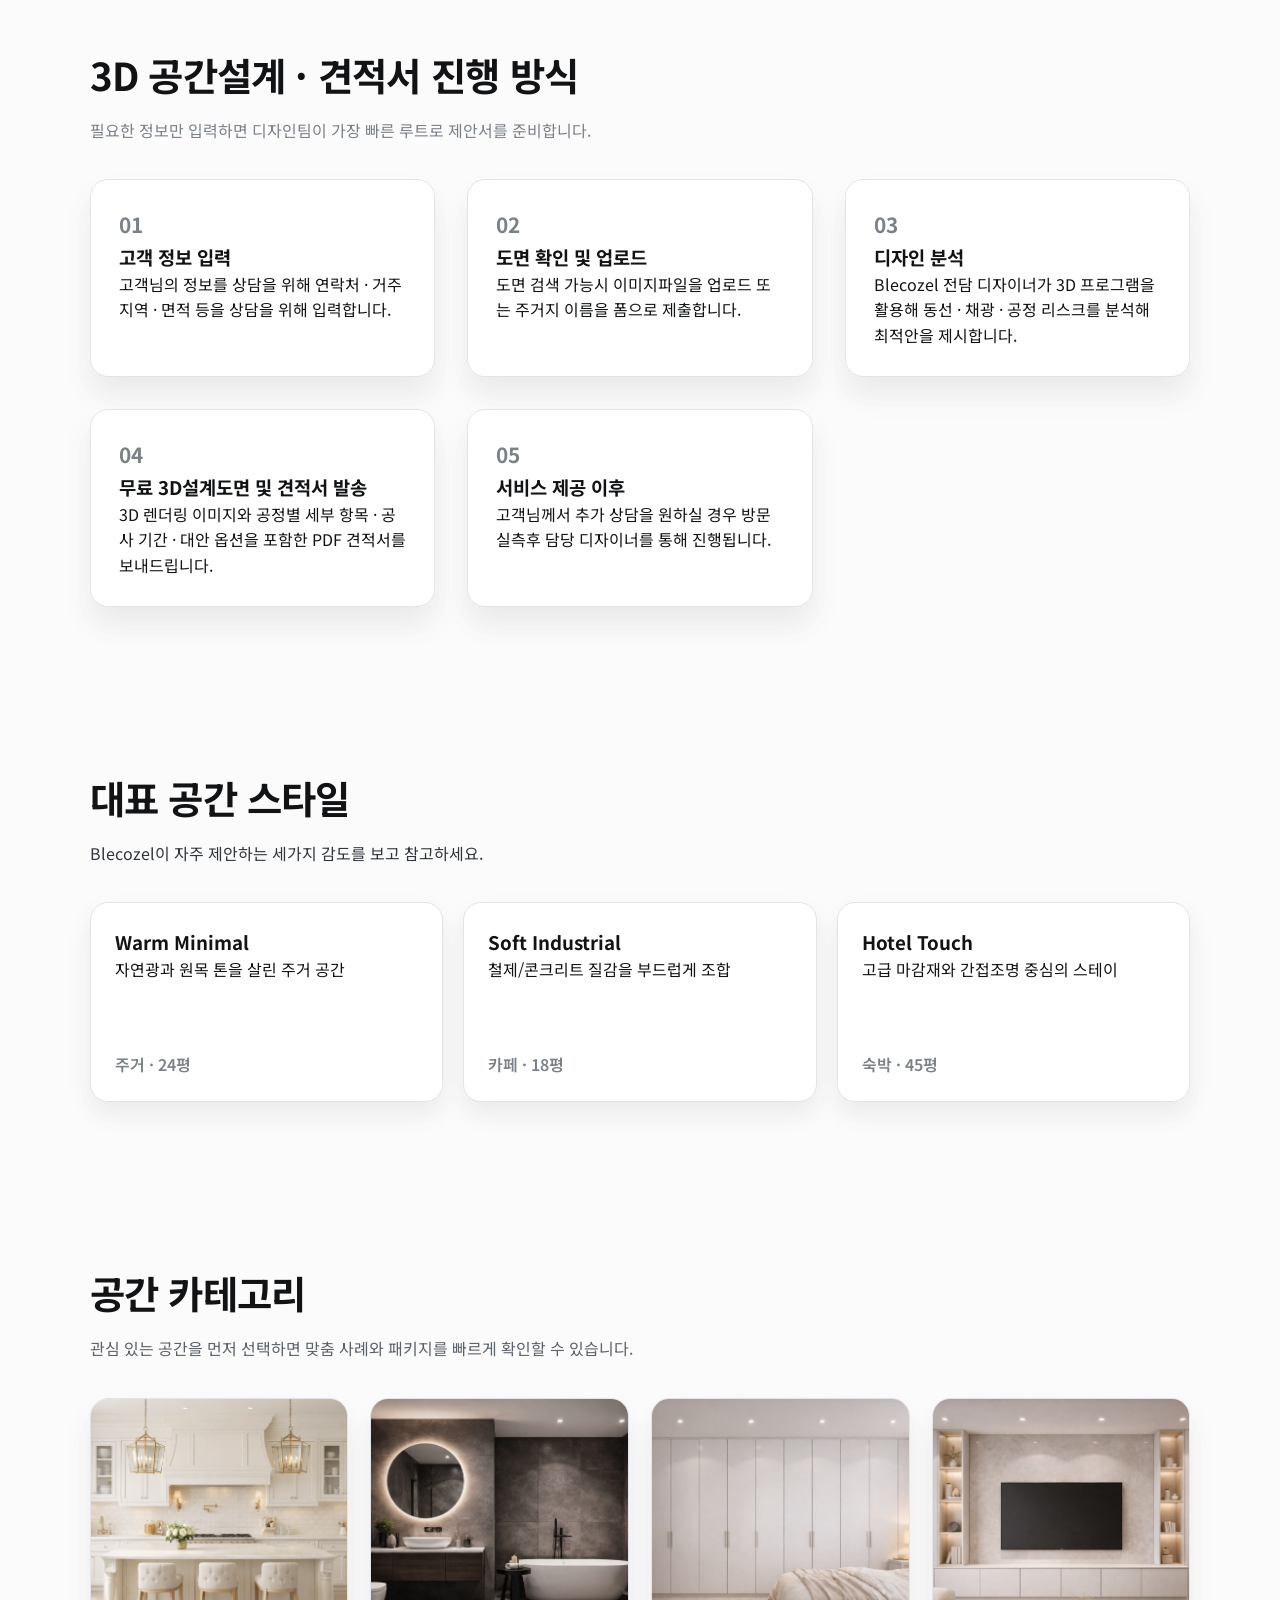
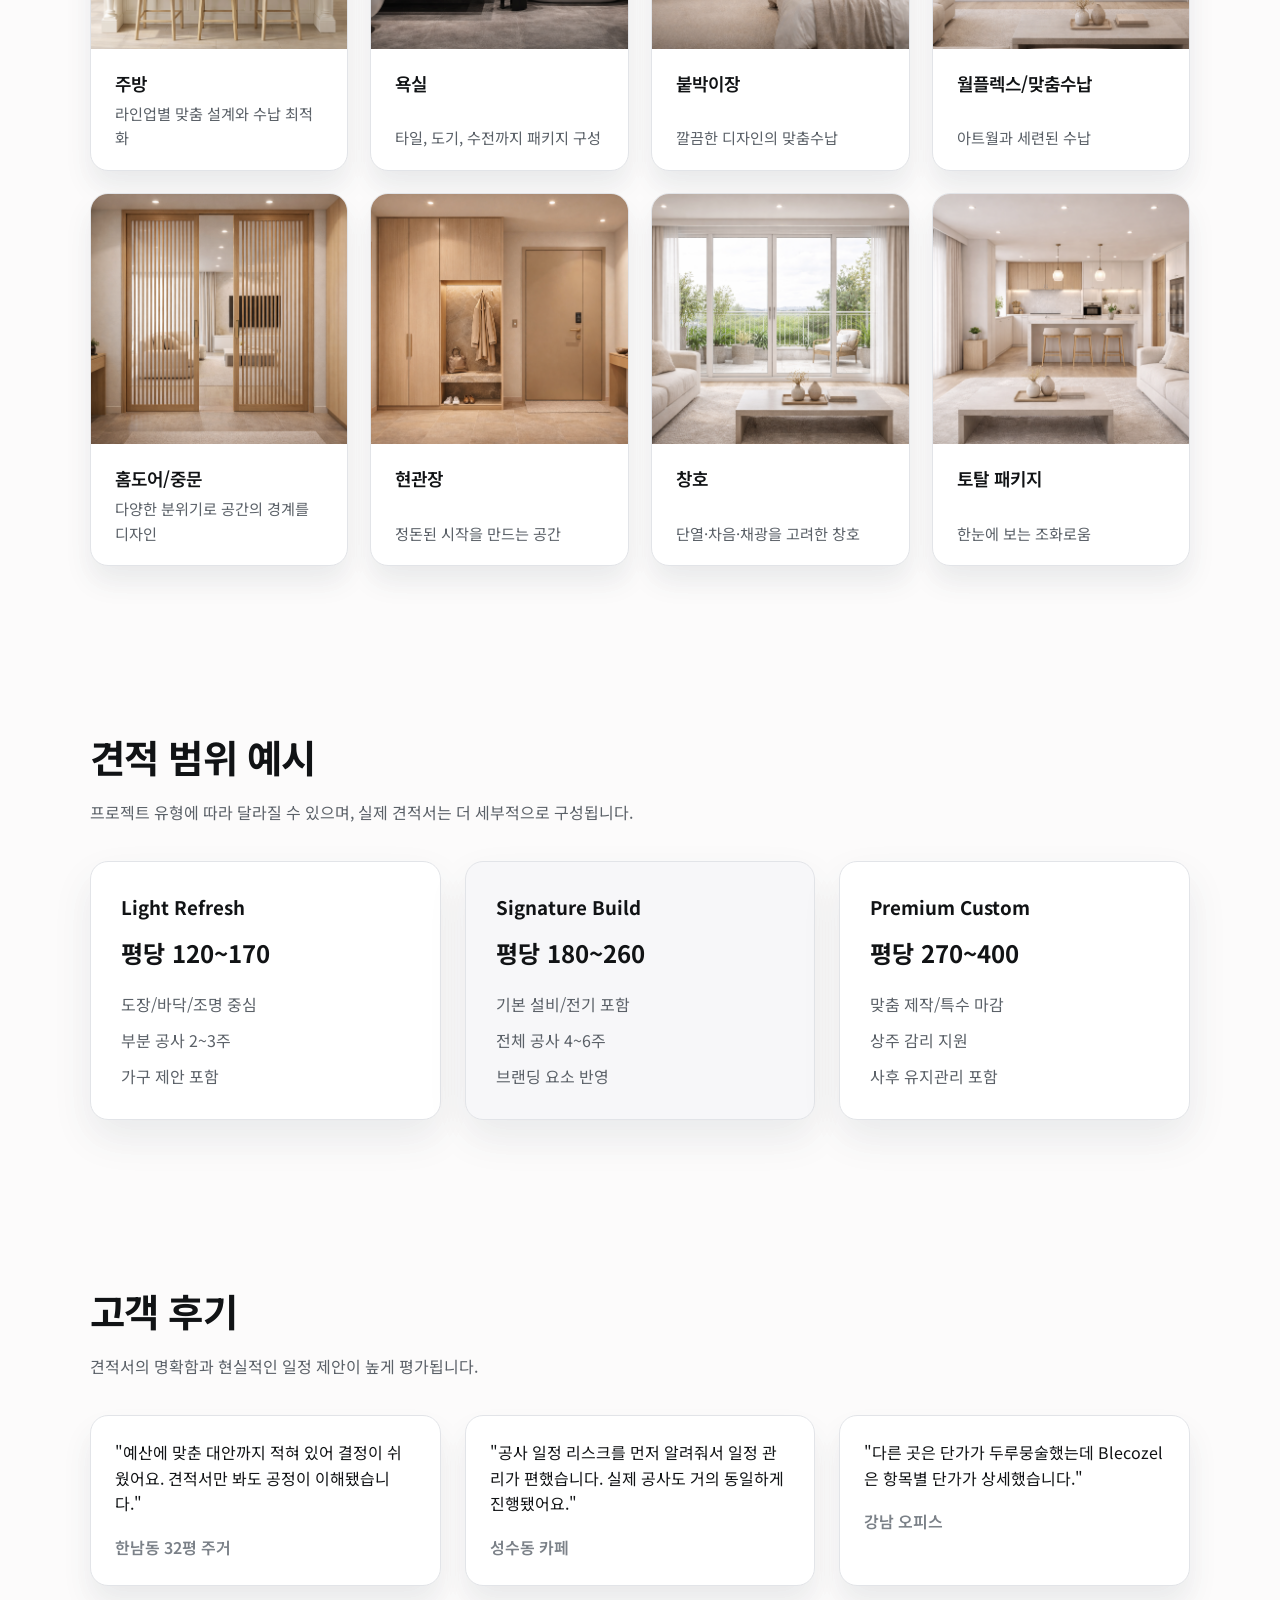
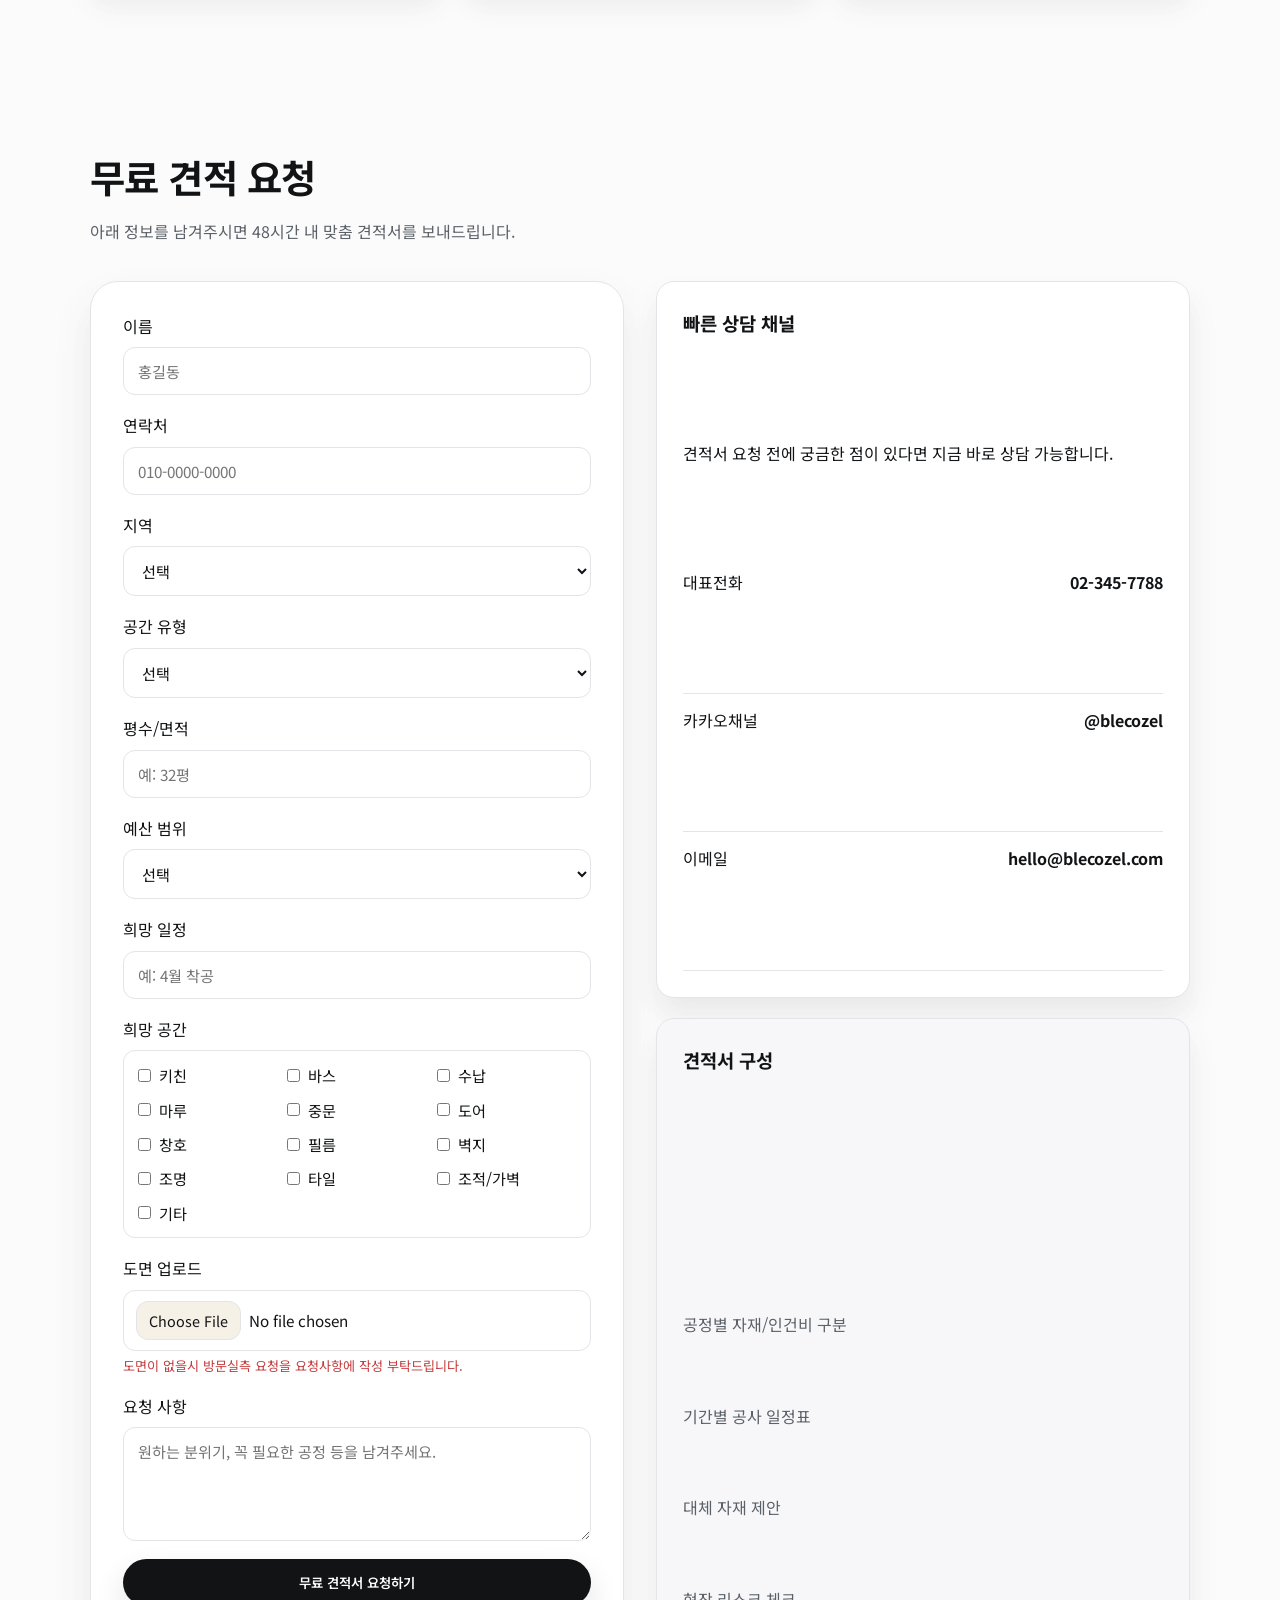
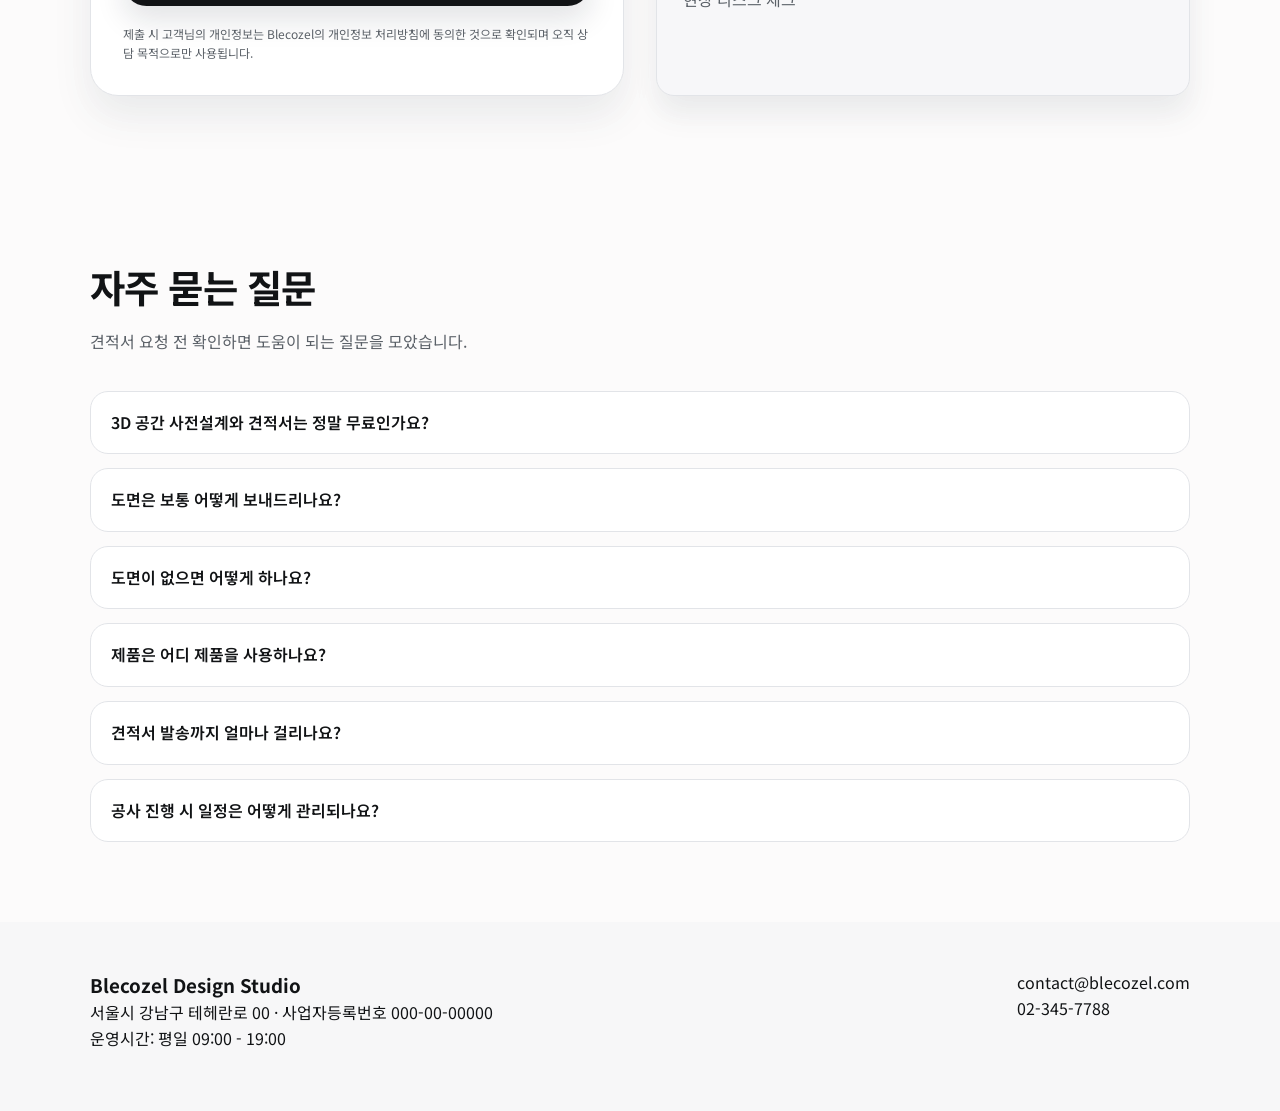
==== commit ee1c20a5: "견적서 진행방식 수정" ====
--- a/index.html
+++ b/index.html
@@ -82,6 +82,57 @@
       </div>
     </section>
 
+    <section class="section hero-carousel" id="hero-carousel">
+      <div class="section-head">
+        <h2>HAGO 감성 프로세스 카드</h2>
+        <p>드래그로 넘겨보며 5단계 프로세스를 빠르게 확인하세요.</p>
+      </div>
+      <div class="carousel-wrap">
+        <div class="carousel-track" role="list">
+          <article class="carousel-card" role="listitem">
+            <div class="carousel-media"></div>
+            <div class="carousel-overlay">
+              <span>01</span>
+              <h3>고객 정보 입력</h3>
+              <p>연락처, 지역, 면적 등 핵심 정보를 빠르게 수집합니다.</p>
+            </div>
+          </article>
+          <article class="carousel-card" role="listitem">
+            <div class="carousel-media"></div>
+            <div class="carousel-overlay">
+              <span>02</span>
+              <h3>도면 확인 및 업로드</h3>
+              <p>도면 파일 또는 주거 타입 정보로 현장을 파악합니다.</p>
+            </div>
+          </article>
+          <article class="carousel-card" role="listitem">
+            <div class="carousel-media"></div>
+            <div class="carousel-overlay">
+              <span>03</span>
+              <h3>디자인 분석</h3>
+              <p>동선, 채광, 공정 리스크를 분석해 최적안을 제시합니다.</p>
+            </div>
+          </article>
+          <article class="carousel-card" role="listitem">
+            <div class="carousel-media"></div>
+            <div class="carousel-overlay">
+              <span>04</span>
+              <h3>설계도면/견적서 발송</h3>
+              <p>3D 도면과 공정별 세부 항목을 포함해 전달합니다.</p>
+            </div>
+          </article>
+          <article class="carousel-card" role="listitem">
+            <div class="carousel-media"></div>
+            <div class="carousel-overlay">
+              <span>05</span>
+              <h3>서비스 제공 이후</h3>
+              <p>추가 상담 시 방문 실측과 함께 상세 조율을 진행합니다.</p>
+            </div>
+          </article>
+        </div>
+      </div>
+    </section>
+
     <section class="section" id="process">
       <div class="section-head">
         <h2>3D 공간설계 · 견적서 진행 방식</h2>
--- a/style.css
+++ b/style.css
@@ -128,6 +128,124 @@
   padding: 80px 7vw;
 }
 
+.hero-carousel {
+  padding-top: 40px;
+}
+
+.carousel-wrap {
+  position: relative;
+}
+
+.carousel-track {
+  display: grid;
+  grid-auto-flow: column;
+  grid-auto-columns: minmax(320px, 520px);
+  gap: 24px;
+  overflow-x: auto;
+  padding: 10px 4px 18px;
+  scroll-snap-type: x mandatory;
+  scroll-padding: 7vw;
+  -webkit-overflow-scrolling: touch;
+  cursor: grab;
+}
+
+.carousel-track:active {
+  cursor: grabbing;
+}
+
+.carousel-track::-webkit-scrollbar {
+  height: 8px;
+}
+
+.carousel-track::-webkit-scrollbar-track {
+  background: rgba(17, 19, 21, 0.06);
+  border-radius: 999px;
+}
+
+.carousel-track::-webkit-scrollbar-thumb {
+  background: rgba(17, 19, 21, 0.24);
+  border-radius: 999px;
+}
+
+.carousel-card {
+  position: relative;
+  border-radius: 28px;
+  overflow: hidden;
+  background: linear-gradient(135deg, #e6e7e9, #f5f2ee);
+  box-shadow: 0 20px 40px rgba(17, 24, 39, 0.14);
+  aspect-ratio: 3 / 4;
+  scroll-snap-align: start;
+  flex-shrink: 0;
+  user-select: none;
+}
+
+.carousel-card:nth-child(2n) {
+  background: linear-gradient(135deg, #e9edf0, #f0ece7);
+}
+
+.carousel-card:nth-child(3n) {
+  background: linear-gradient(135deg, #ece7e2, #eef2f4);
+}
+
+.carousel-card:nth-child(1) .carousel-media {
+  background-image:
+    url("data:image/svg+xml,%3Csvg xmlns='http://www.w3.org/2000/svg' width='520' height='680' viewBox='0 0 520 680'%3E%3Crect width='520' height='680' fill='%23f7f2ee'/%3E%3Ccircle cx='120' cy='180' r='90' fill='%23e7ddd4'/%3E%3Crect x='220' y='130' width='220' height='140' rx='28' fill='%23f1e8df'/%3E%3Crect x='90' y='360' width='340' height='220' rx='36' fill='%23f5eee6'/%3E%3Cpath d='M140 420h240' stroke='%23cbbfb3' stroke-width='6' stroke-linecap='round'/%3E%3Cpath d='M140 470h190' stroke='%23d7cabd' stroke-width='6' stroke-linecap='round'/%3E%3Cpath d='M140 520h140' stroke='%23d7cabd' stroke-width='6' stroke-linecap='round'/%3E%3C/svg%3E");
+}
+
+.carousel-card:nth-child(2) .carousel-media {
+  background-image:
+    url("data:image/svg+xml,%3Csvg xmlns='http://www.w3.org/2000/svg' width='520' height='680' viewBox='0 0 520 680'%3E%3Crect width='520' height='680' fill='%23eef1f4'/%3E%3Crect x='80' y='120' width='360' height='240' rx='36' fill='%23dde4ea'/%3E%3Crect x='120' y='170' width='220' height='34' rx='12' fill='%23cbd5dd'/%3E%3Crect x='120' y='220' width='180' height='34' rx='12' fill='%23cbd5dd'/%3E%3Crect x='120' y='270' width='140' height='34' rx='12' fill='%23cbd5dd'/%3E%3Cpath d='M120 430h280' stroke='%23c2ccd4' stroke-width='8' stroke-linecap='round'/%3E%3Ccircle cx='150' cy='510' r='48' fill='%23d7dee4'/%3E%3Crect x='230' y='470' width='190' height='90' rx='24' fill='%23e3e8ec'/%3E%3C/svg%3E");
+}
+
+.carousel-card:nth-child(3) .carousel-media {
+  background-image:
+    url("data:image/svg+xml,%3Csvg xmlns='http://www.w3.org/2000/svg' width='520' height='680' viewBox='0 0 520 680'%3E%3Crect width='520' height='680' fill='%23f0f4ef'/%3E%3Ccircle cx='190' cy='250' r='120' fill='%23dfe7dc'/%3E%3Ccircle cx='330' cy='360' r='90' fill='%23e6ece4'/%3E%3Cpath d='M130 430c60-40 180-40 260 0' stroke='%23c4d0c4' stroke-width='8' stroke-linecap='round'/%3E%3Cpath d='M160 480c40-26 120-26 180 0' stroke='%23c4d0c4' stroke-width='8' stroke-linecap='round'/%3E%3Crect x='120' y='150' width='280' height='40' rx='18' fill='%23cbd7c8'/%3E%3C/svg%3E");
+}
+
+.carousel-card:nth-child(4) .carousel-media {
+  background-image:
+    url("data:image/svg+xml,%3Csvg xmlns='http://www.w3.org/2000/svg' width='520' height='680' viewBox='0 0 520 680'%3E%3Crect width='520' height='680' fill='%23f5f1ea'/%3E%3Crect x='110' y='110' width='300' height='420' rx='36' fill='%23e6ddd2'/%3E%3Crect x='150' y='160' width='220' height='40' rx='14' fill='%23d6c9bc'/%3E%3Crect x='150' y='220' width='180' height='40' rx='14' fill='%23d6c9bc'/%3E%3Crect x='150' y='280' width='200' height='40' rx='14' fill='%23d6c9bc'/%3E%3Ccircle cx='360' cy='460' r='36' fill='%23cfc1b3'/%3E%3Cpath d='M140 520h240' stroke='%23cbbdaf' stroke-width='8' stroke-linecap='round'/%3E%3C/svg%3E");
+}
+
+.carousel-card:nth-child(5) .carousel-media {
+  background-image:
+    url("data:image/svg+xml,%3Csvg xmlns='http://www.w3.org/2000/svg' width='520' height='680' viewBox='0 0 520 680'%3E%3Crect width='520' height='680' fill='%23eef2f5'/%3E%3Crect x='90' y='140' width='340' height='200' rx='36' fill='%23d8e0e7'/%3E%3Cpath d='M160 220h200' stroke='%23c6d1da' stroke-width='8' stroke-linecap='round'/%3E%3Cpath d='M160 260h140' stroke='%23c6d1da' stroke-width='8' stroke-linecap='round'/%3E%3Ccircle cx='160' cy='430' r='70' fill='%23dfe6ec'/%3E%3Crect x='250' y='390' width='180' height='120' rx='28' fill='%23e8edf1'/%3E%3Cpath d='M140 560h240' stroke='%23c6d1da' stroke-width='8' stroke-linecap='round'/%3E%3C/svg%3E");
+}
+
+.carousel-media {
+  position: absolute;
+  inset: 0;
+  background-position: center;
+  background-size: cover;
+  filter: saturate(1.05);
+}
+
+.carousel-overlay {
+  position: absolute;
+  inset: auto 0 0 0;
+  padding: 26px 28px;
+  color: #ffffff;
+  display: grid;
+  gap: 10px;
+  background: linear-gradient(180deg, rgba(17, 19, 21, 0) 0%, rgba(17, 19, 21, 0.75) 55%, rgba(17, 19, 21, 0.9) 100%);
+}
+
+.carousel-overlay span {
+  font-size: 0.9rem;
+  letter-spacing: 0.2em;
+  text-transform: uppercase;
+  font-weight: 600;
+}
+
+.carousel-overlay h3 {
+  font-size: 1.35rem;
+}
+
+.carousel-overlay p {
+  font-size: 0.95rem;
+  color: rgba(255, 255, 255, 0.85);
+}
+
 .hero {
   display: grid;
   grid-template-columns: repeat(auto-fit, minmax(280px, 1fr));
@@ -318,6 +436,7 @@
   color: var(--accent-dark);
 }
 
+
 .portfolio {
   display: grid;
   grid-template-columns: repeat(auto-fit, minmax(220px, 1fr));
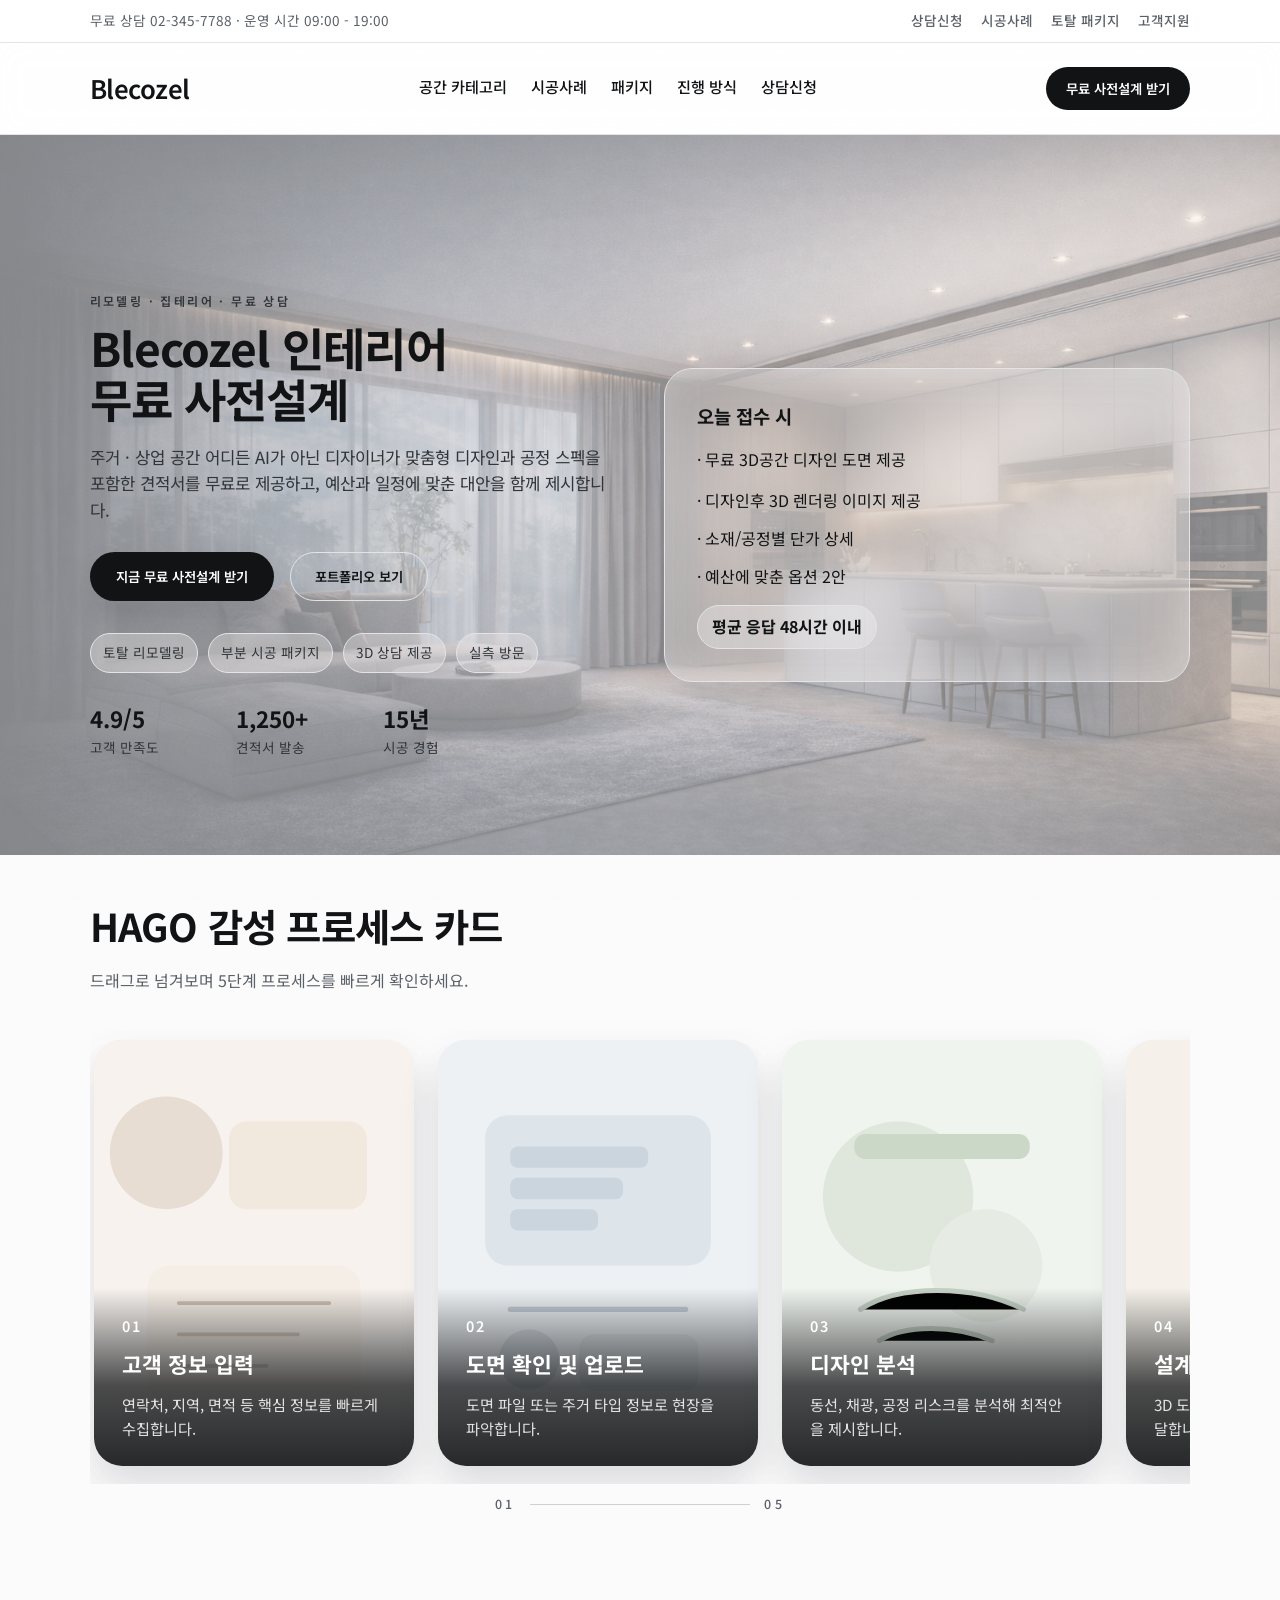
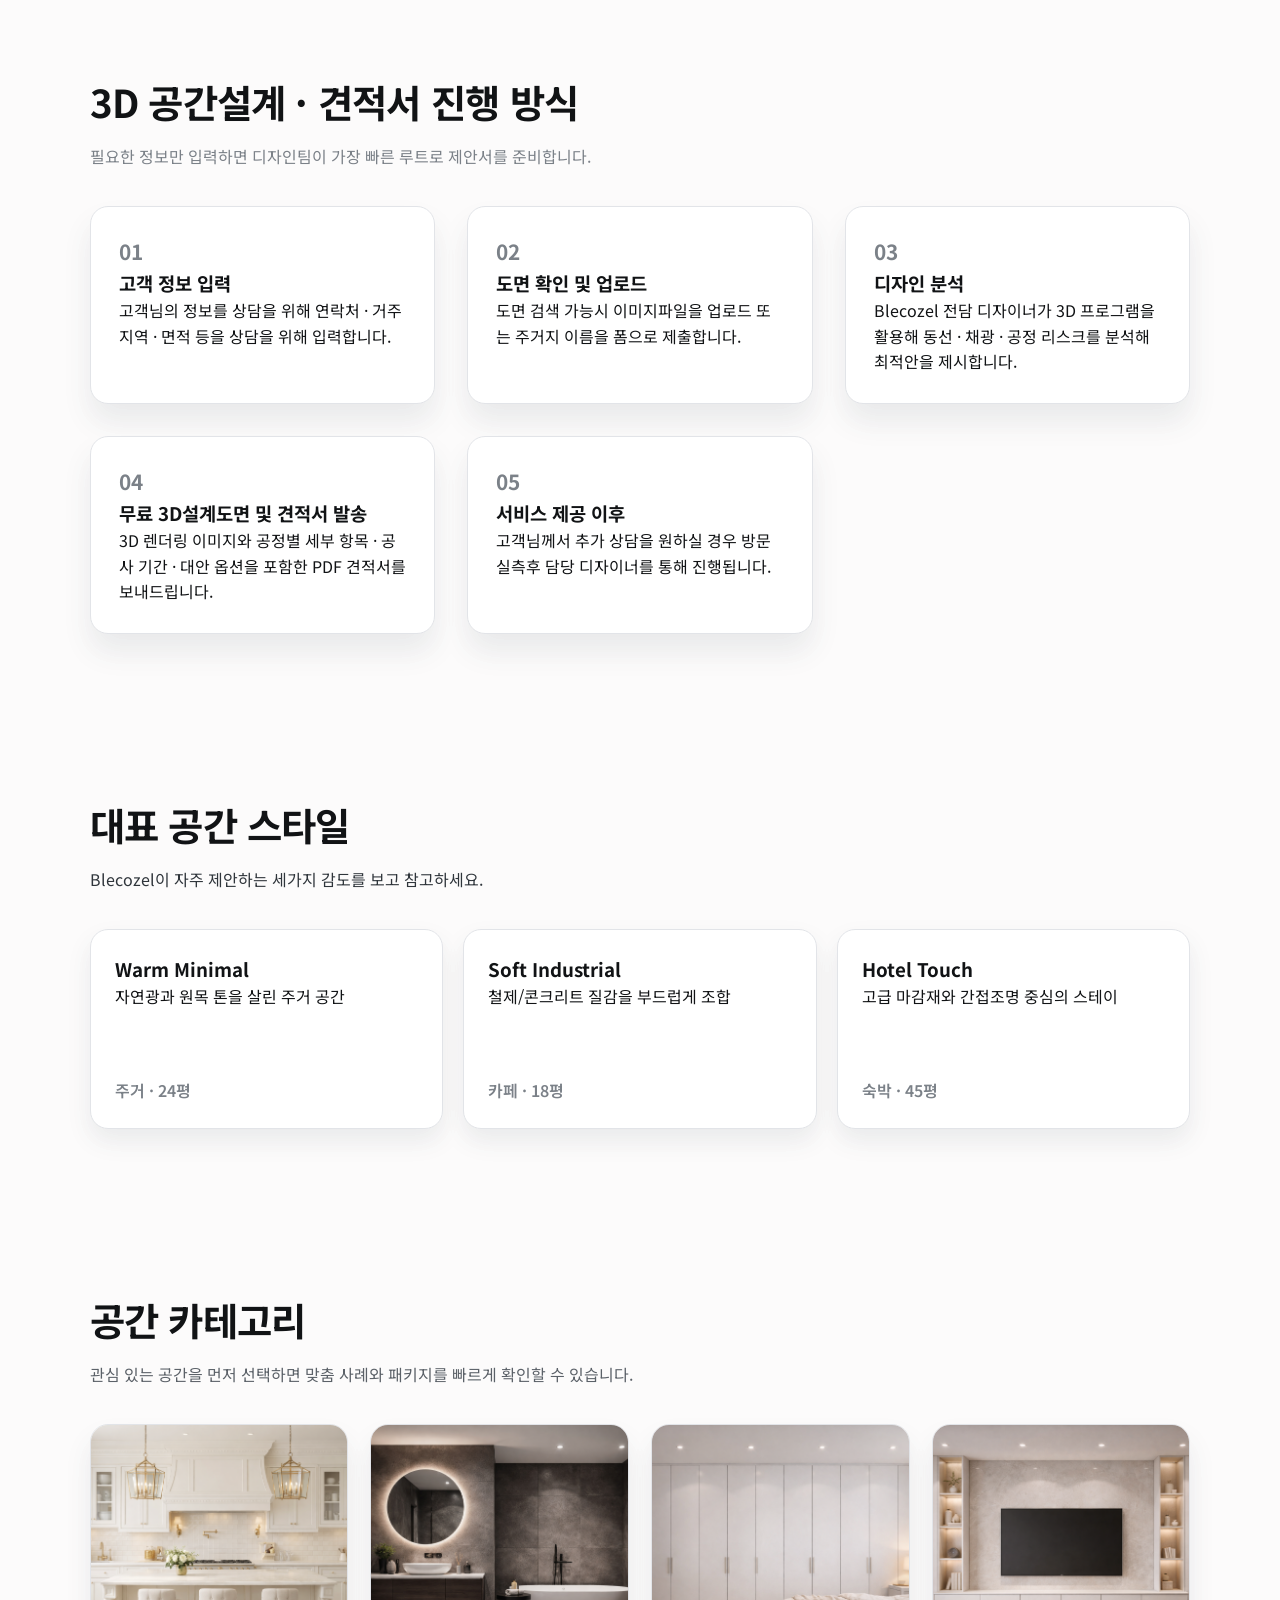
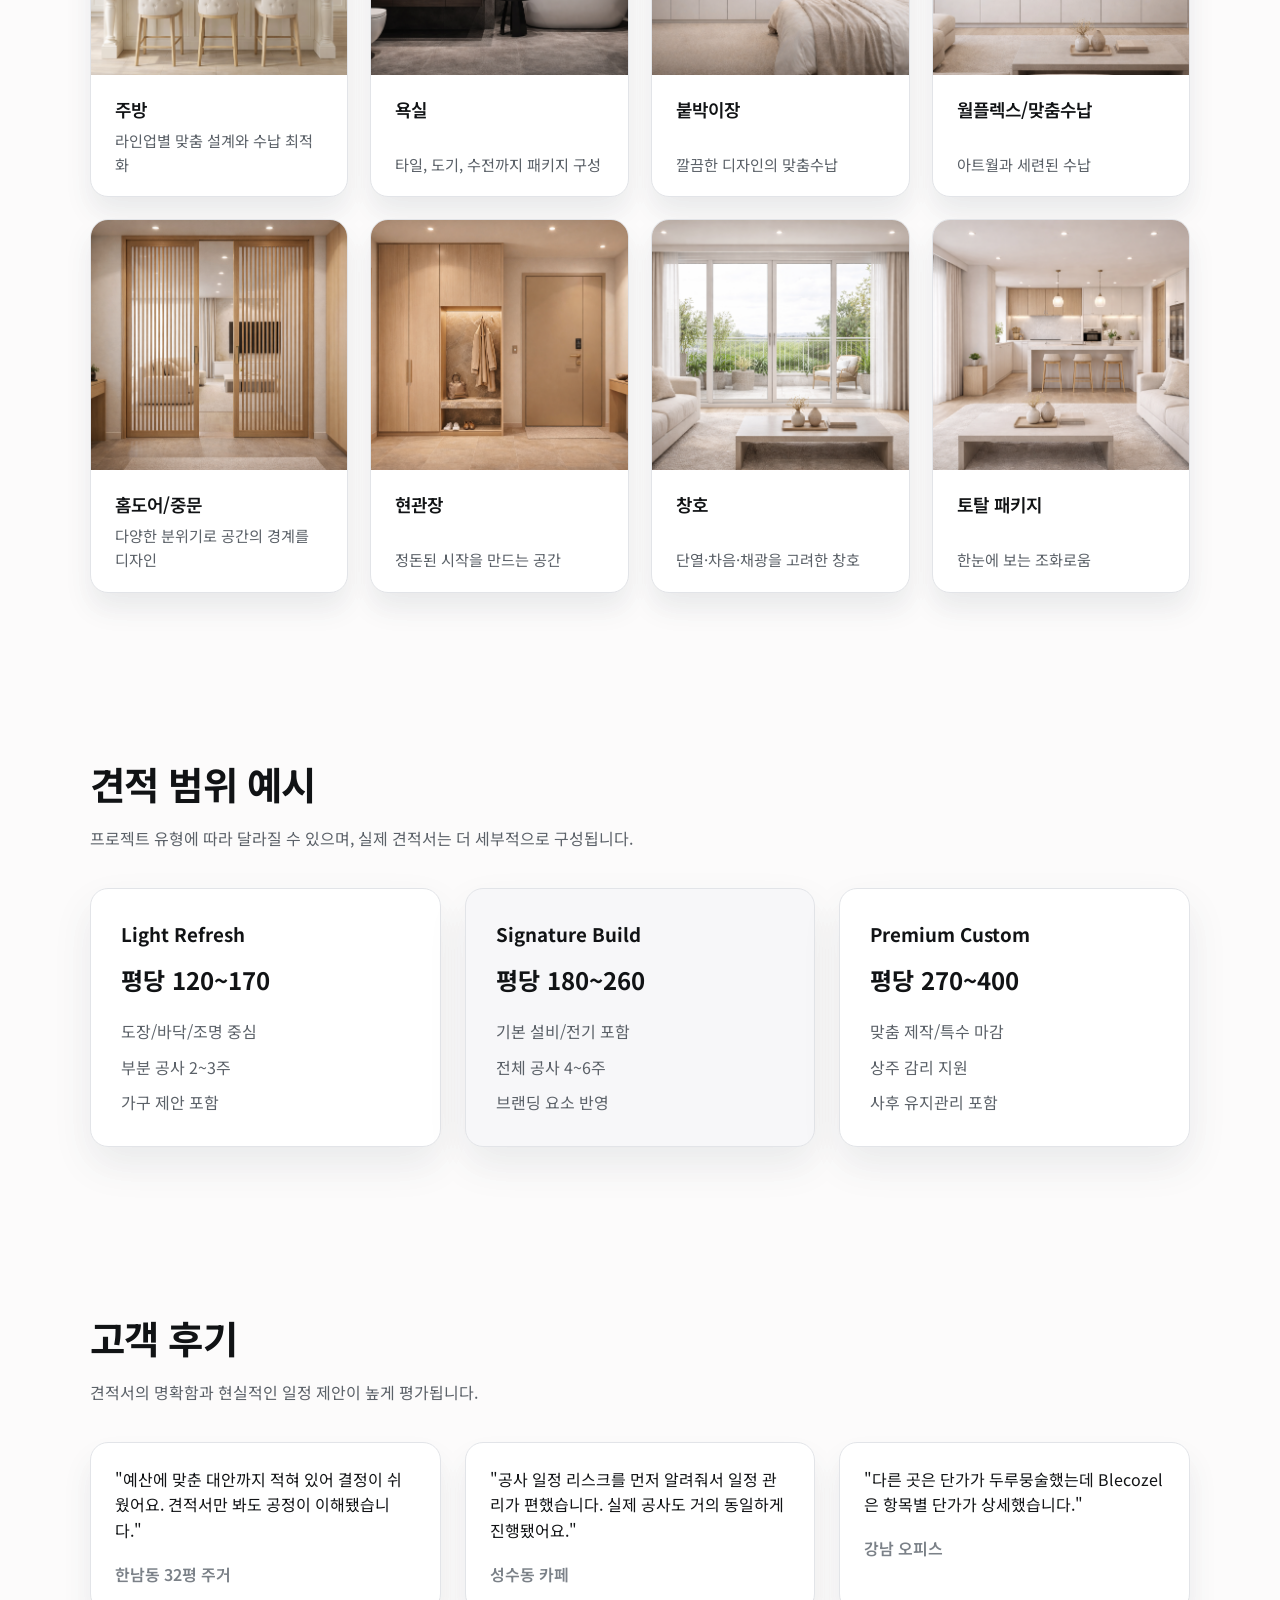
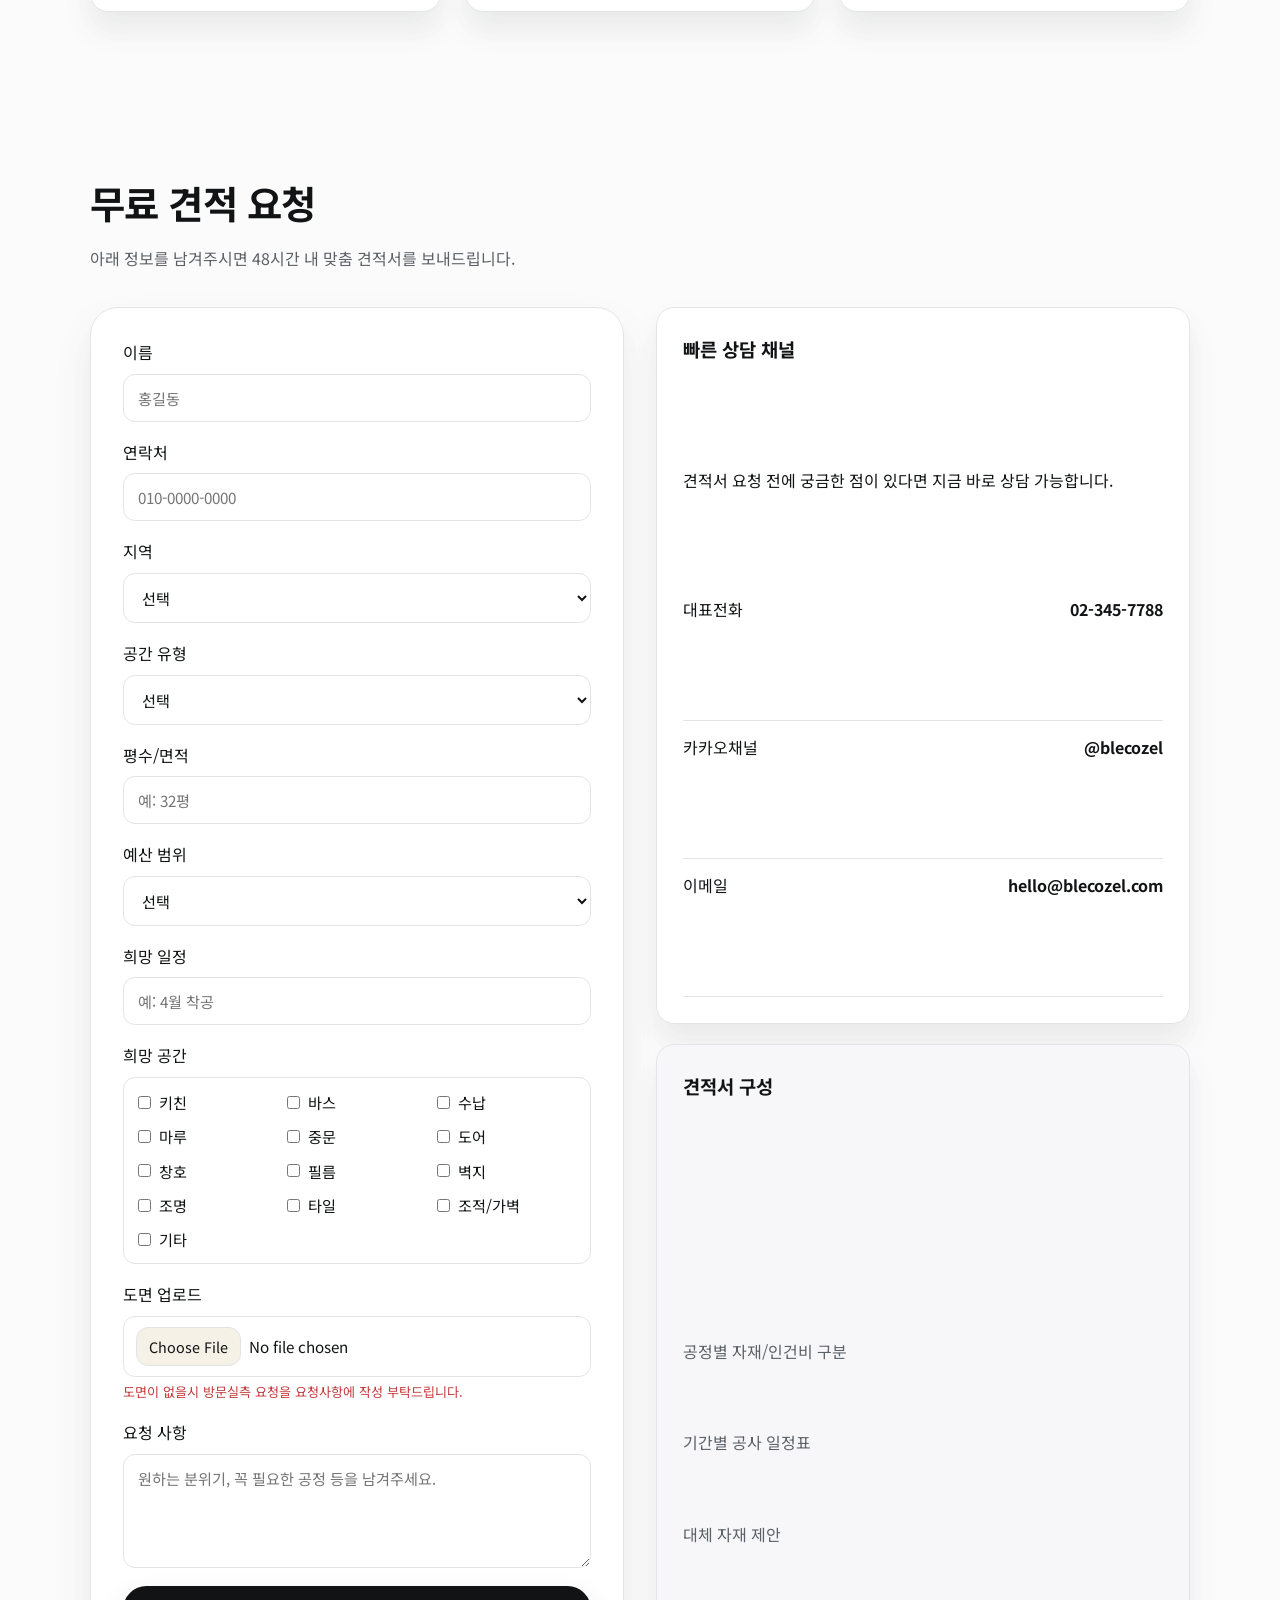
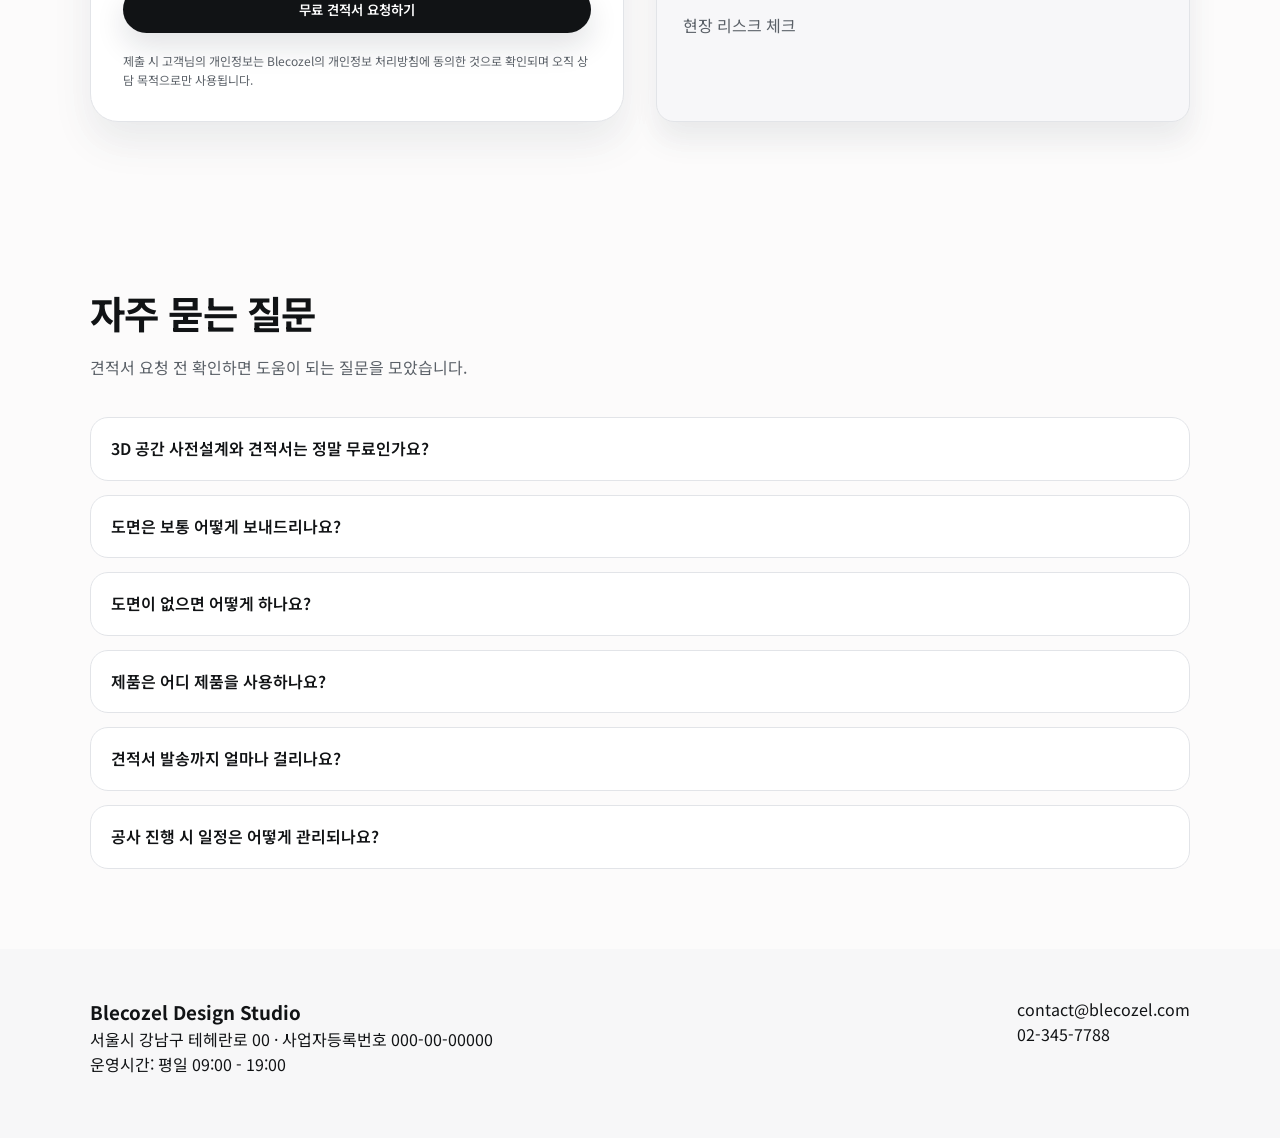
==== commit 5fb34f65: "인디케이터 수정" ====
--- a/index.html
+++ b/index.html
@@ -130,6 +130,13 @@
             </div>
           </article>
         </div>
+        <div class="carousel-indicator" aria-hidden="true">
+          <span class="indicator-current">01</span>
+          <div class="indicator-line">
+            <span class="indicator-progress"></span>
+          </div>
+          <span class="indicator-total">05</span>
+        </div>
       </div>
     </section>
 
--- a/style.css
+++ b/style.css
@@ -154,17 +154,55 @@
 }
 
 .carousel-track::-webkit-scrollbar {
-  height: 8px;
+  display: none;
 }
 
 .carousel-track::-webkit-scrollbar-track {
-  background: rgba(17, 19, 21, 0.06);
+  display: none;
+}
+
+.carousel-track::-webkit-scrollbar-thumb {
+  display: none;
+}
+
+.carousel-track {
+  scrollbar-width: none;
+  -ms-overflow-style: none;
+}
+
+.carousel-indicator {
+  display: flex;
+  align-items: center;
+  justify-content: center;
+  gap: 14px;
+  margin-top: 14px;
+  color: var(--muted);
+  font-weight: 500;
+  letter-spacing: 0.22em;
+  text-transform: uppercase;
+}
+
+.carousel-indicator span {
+  font-size: 0.78rem;
+  font-variant-numeric: tabular-nums;
+  line-height: 1;
+}
+
+.indicator-line {
+  position: relative;
+  width: min(220px, 46vw);
+  height: 1px;
+  background: rgba(17, 19, 21, 0.18);
+  overflow: hidden;
   border-radius: 999px;
 }
 
-.carousel-track::-webkit-scrollbar-thumb {
-  background: rgba(17, 19, 21, 0.24);
-  border-radius: 999px;
+.indicator-progress {
+  position: absolute;
+  inset: 0;
+  width: 0%;
+  background: rgba(17, 19, 21, 0.6);
+  transition: width 0.35s ease;
 }
 
 .carousel-card {
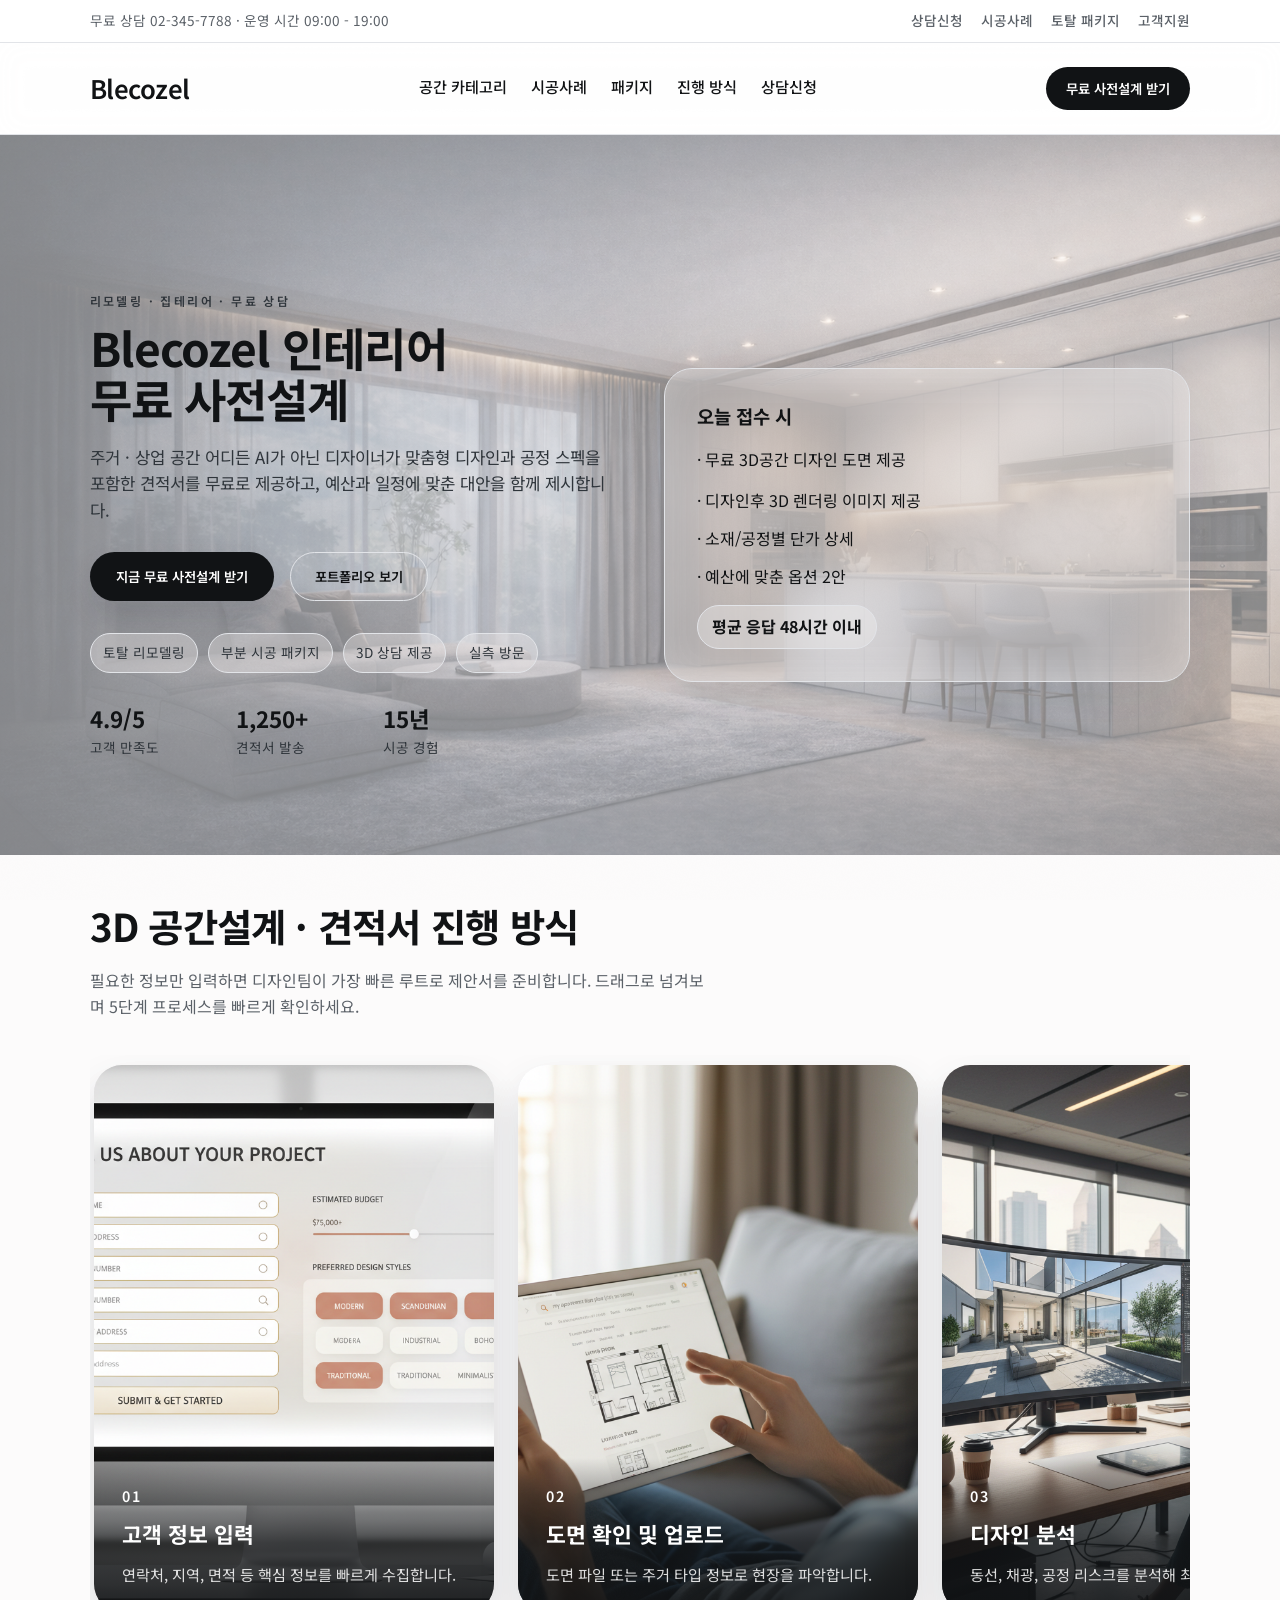
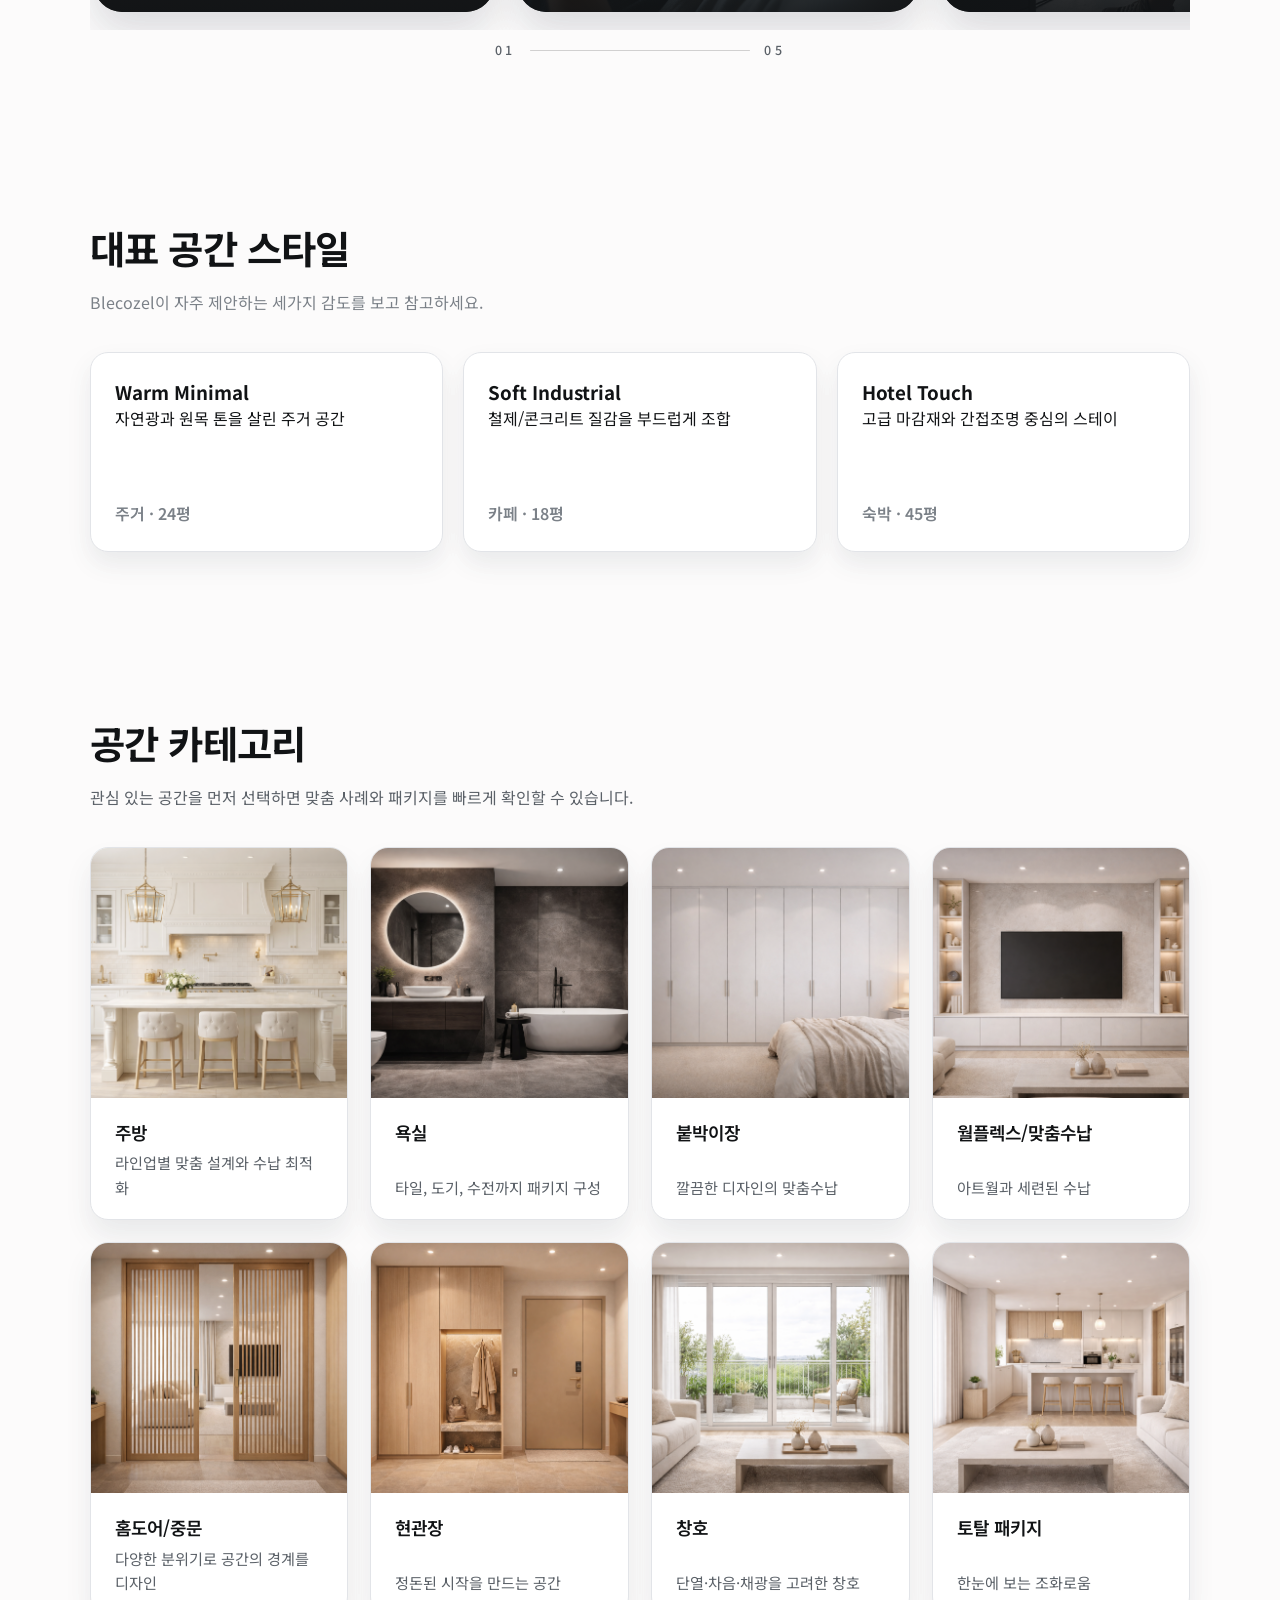
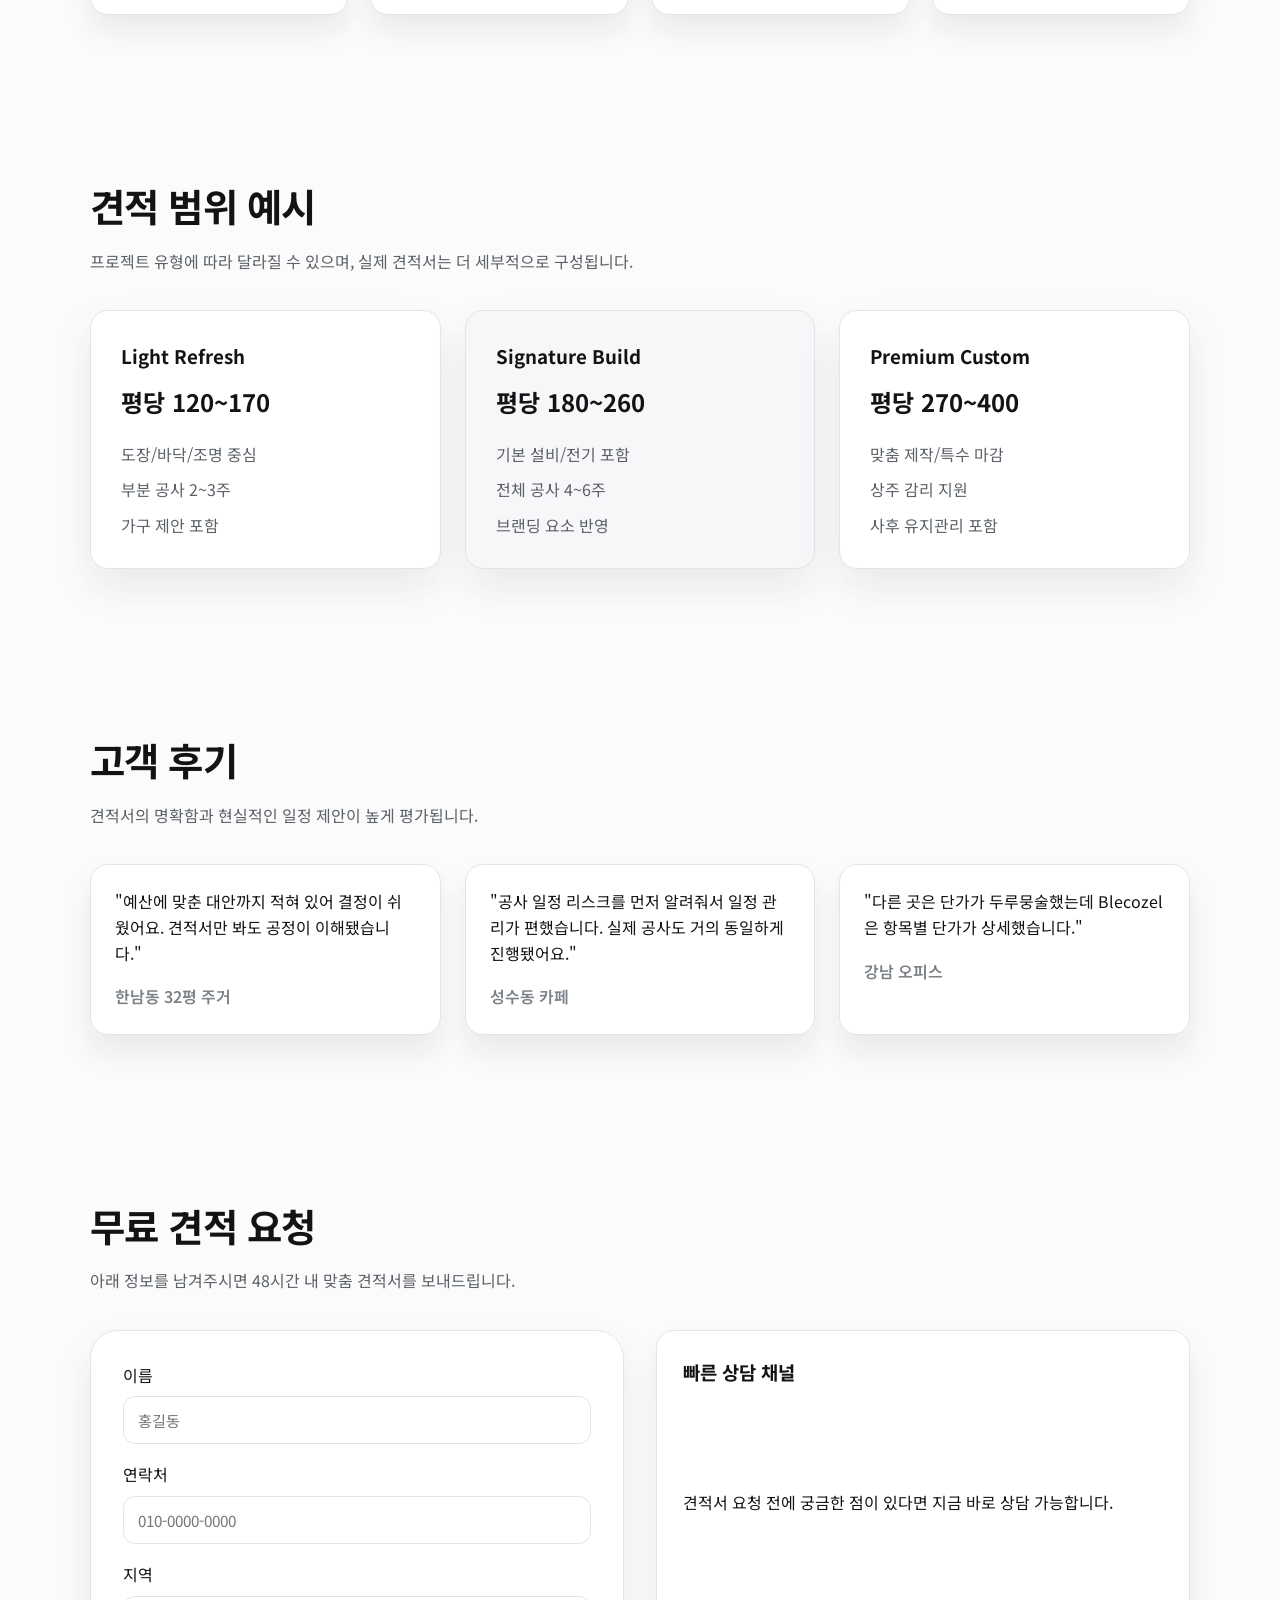
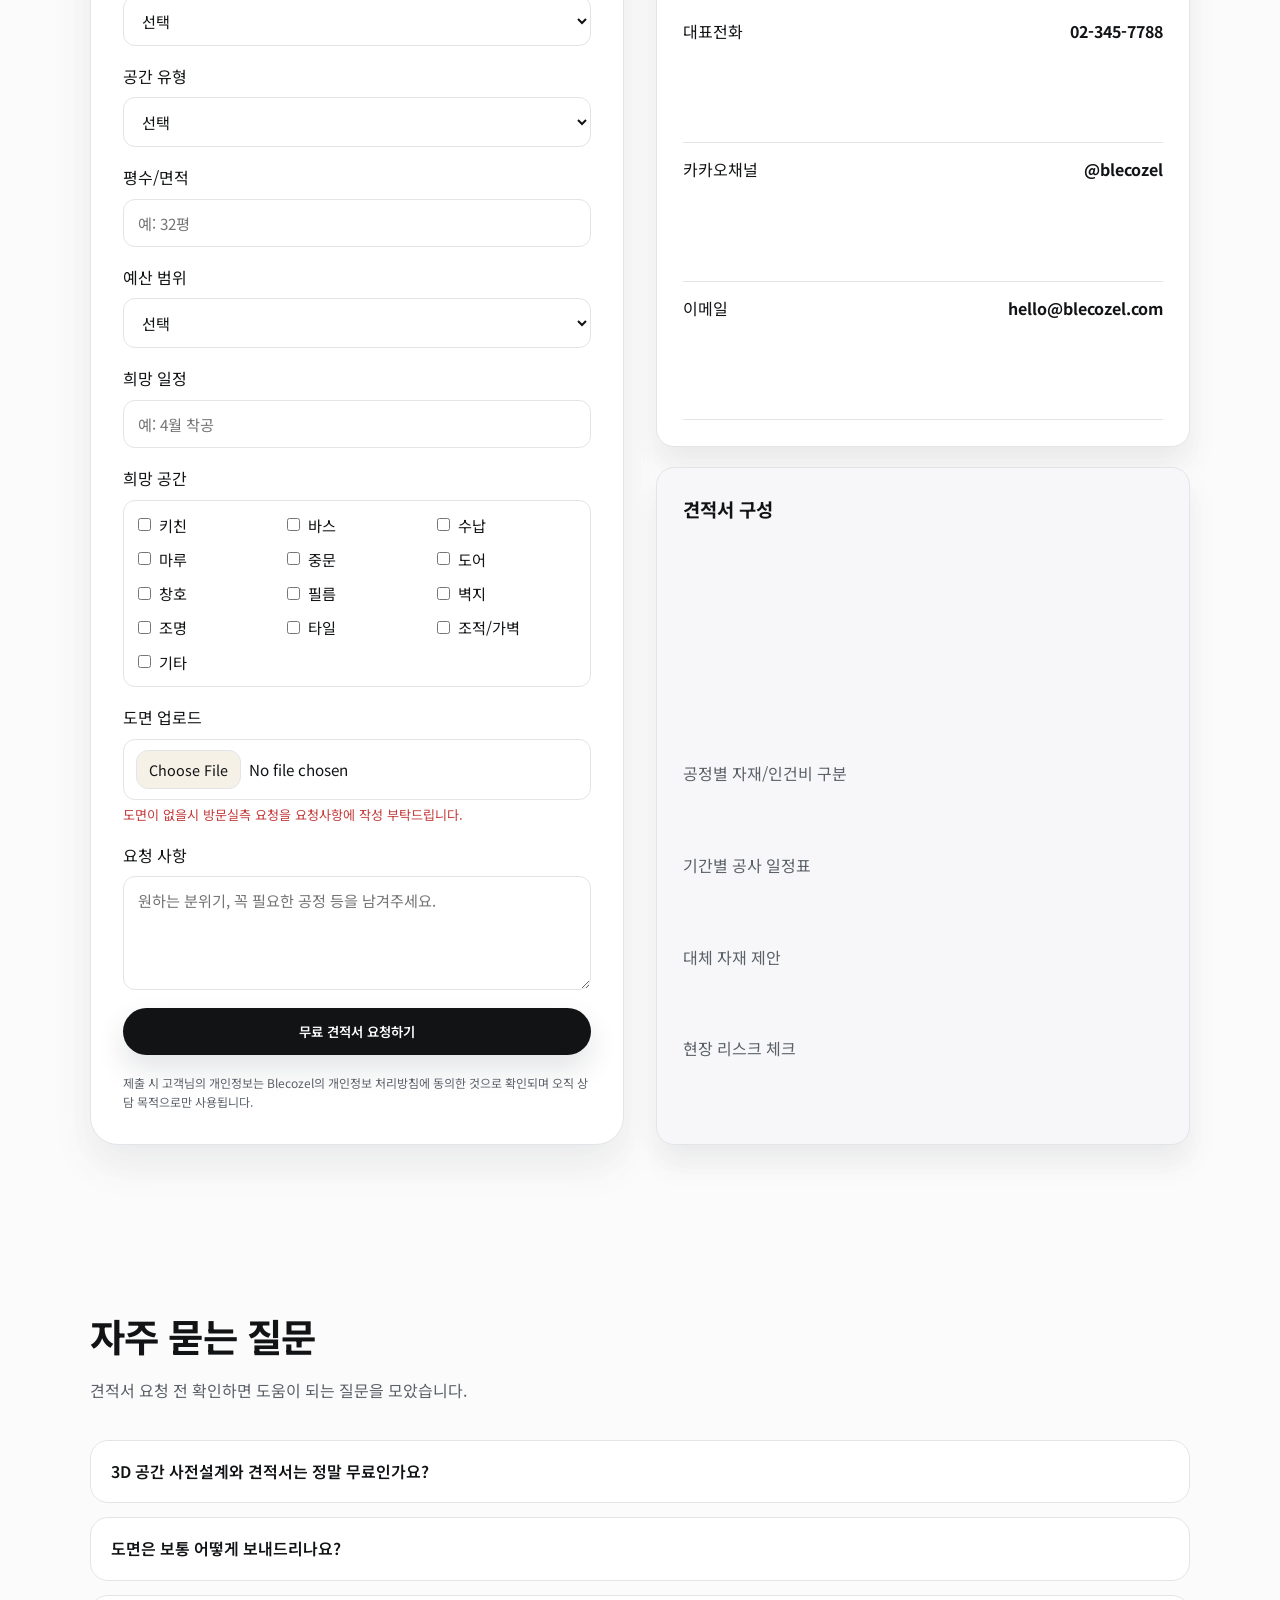
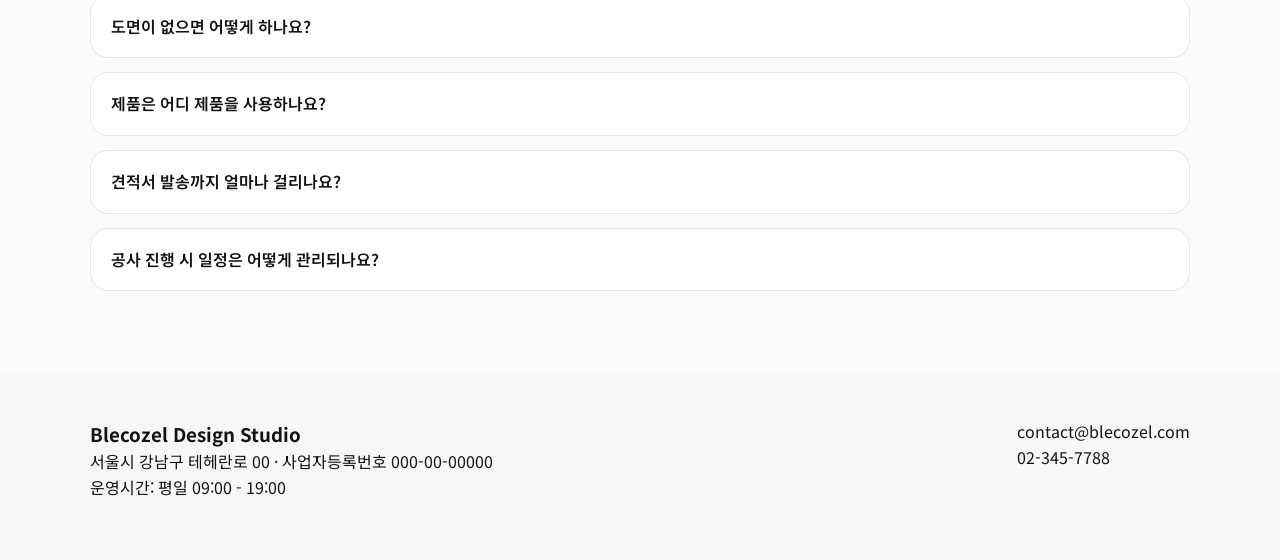
==== commit c4aeea2a: "Remove process references and reduce carousel card height" ====
--- a/index.html
+++ b/index.html
@@ -31,7 +31,7 @@
       <a href="#categories">공간 카테고리</a>
       <a href="#portfolio">시공사례</a>
       <a href="#pricing">패키지</a>
-      <a href="#process">진행 방식</a>
+      <a href="#hero-carousel">진행 방식</a>
       <a href="#estimate">상담신청</a>
     </nav>
     <button class="nav-cta" data-scroll="#estimate">무료 사전설계 받기</button>
@@ -84,8 +84,8 @@
 
     <section class="section hero-carousel" id="hero-carousel">
       <div class="section-head">
-        <h2>HAGO 감성 프로세스 카드</h2>
-        <p>드래그로 넘겨보며 5단계 프로세스를 빠르게 확인하세요.</p>
+        <h2>3D 공간설계 · 견적서 진행 방식</h2>
+        <p>필요한 정보만 입력하면 디자인팀이 가장 빠른 루트로 제안서를 준비합니다. 드래그로 넘겨보며 5단계 프로세스를 빠르게 확인하세요.</p>
       </div>
       <div class="carousel-wrap">
         <div class="carousel-track" role="list">
@@ -137,40 +137,6 @@
           </div>
           <span class="indicator-total">05</span>
         </div>
-      </div>
-    </section>
-
-    <section class="section" id="process">
-      <div class="section-head">
-        <h2>3D 공간설계 · 견적서 진행 방식</h2>
-        <p>필요한 정보만 입력하면 디자인팀이 가장 빠른 루트로 제안서를 준비합니다.</p>
-      </div>
-      <div class="steps">
-        <article>
-          <span>01</span>
-          <h3>고객 정보 입력</h3>
-          <p>고객님의 정보를 상담을 위해 연락처 · 거주지역 · 면적 등을 상담을 위해 입력합니다.</p>
-        </article>
-        <article>
-          <span>02</span>
-          <h3>도면 확인 및 업로드</h3>
-          <p>도면 검색 가능시 이미지파일을 업로드 또는 주거지 이름을 폼으로 제출합니다.</p>
-        </article>
-        <article>
-          <span>03</span>
-          <h3>디자인 분석</h3>
-          <p>Blecozel 전담 디자이너가 3D 프로그램을 활용해 동선 · 채광 · 공정 리스크를 분석해 최적안을 제시합니다.</p>
-        </article>
-        <article>
-          <span>04</span>
-          <h3>무료 3D설계도면 및 견적서 발송</h3>
-          <p>3D 렌더링 이미지와 공정별 세부 항목 · 공사 기간 · 대안 옵션을 포함한 PDF 견적서를 보내드립니다.</p>
-        </article>
-        <article>
-          <span>05</span>
-          <h3>서비스 제공 이후</h3>
-          <p>고객님께서 추가 상담을 원하실 경우 방문실측후 담당 디자이너를 통해 진행됩니다.</p>
-        </article>
       </div>
     </section>
 
--- a/style.css
+++ b/style.css
@@ -139,7 +139,7 @@
 .carousel-track {
   display: grid;
   grid-auto-flow: column;
-  grid-auto-columns: minmax(320px, 520px);
+  grid-auto-columns: minmax(400px, 680px);
   gap: 24px;
   overflow-x: auto;
   padding: 10px 4px 18px;
@@ -211,7 +211,7 @@
   overflow: hidden;
   background: linear-gradient(135deg, #e6e7e9, #f5f2ee);
   box-shadow: 0 20px 40px rgba(17, 24, 39, 0.14);
-  aspect-ratio: 3 / 4;
+  aspect-ratio: 3 / 4.1;
   scroll-snap-align: start;
   flex-shrink: 0;
   user-select: none;
@@ -226,28 +226,23 @@
 }
 
 .carousel-card:nth-child(1) .carousel-media {
-  background-image:
-    url("data:image/svg+xml,%3Csvg xmlns='http://www.w3.org/2000/svg' width='520' height='680' viewBox='0 0 520 680'%3E%3Crect width='520' height='680' fill='%23f7f2ee'/%3E%3Ccircle cx='120' cy='180' r='90' fill='%23e7ddd4'/%3E%3Crect x='220' y='130' width='220' height='140' rx='28' fill='%23f1e8df'/%3E%3Crect x='90' y='360' width='340' height='220' rx='36' fill='%23f5eee6'/%3E%3Cpath d='M140 420h240' stroke='%23cbbfb3' stroke-width='6' stroke-linecap='round'/%3E%3Cpath d='M140 470h190' stroke='%23d7cabd' stroke-width='6' stroke-linecap='round'/%3E%3Cpath d='M140 520h140' stroke='%23d7cabd' stroke-width='6' stroke-linecap='round'/%3E%3C/svg%3E");
+  background-image: url("/processiamge/process1image.png");
 }
 
 .carousel-card:nth-child(2) .carousel-media {
-  background-image:
-    url("data:image/svg+xml,%3Csvg xmlns='http://www.w3.org/2000/svg' width='520' height='680' viewBox='0 0 520 680'%3E%3Crect width='520' height='680' fill='%23eef1f4'/%3E%3Crect x='80' y='120' width='360' height='240' rx='36' fill='%23dde4ea'/%3E%3Crect x='120' y='170' width='220' height='34' rx='12' fill='%23cbd5dd'/%3E%3Crect x='120' y='220' width='180' height='34' rx='12' fill='%23cbd5dd'/%3E%3Crect x='120' y='270' width='140' height='34' rx='12' fill='%23cbd5dd'/%3E%3Cpath d='M120 430h280' stroke='%23c2ccd4' stroke-width='8' stroke-linecap='round'/%3E%3Ccircle cx='150' cy='510' r='48' fill='%23d7dee4'/%3E%3Crect x='230' y='470' width='190' height='90' rx='24' fill='%23e3e8ec'/%3E%3C/svg%3E");
+  background-image: url("/processiamge/process2image.png");
 }
 
 .carousel-card:nth-child(3) .carousel-media {
-  background-image:
-    url("data:image/svg+xml,%3Csvg xmlns='http://www.w3.org/2000/svg' width='520' height='680' viewBox='0 0 520 680'%3E%3Crect width='520' height='680' fill='%23f0f4ef'/%3E%3Ccircle cx='190' cy='250' r='120' fill='%23dfe7dc'/%3E%3Ccircle cx='330' cy='360' r='90' fill='%23e6ece4'/%3E%3Cpath d='M130 430c60-40 180-40 260 0' stroke='%23c4d0c4' stroke-width='8' stroke-linecap='round'/%3E%3Cpath d='M160 480c40-26 120-26 180 0' stroke='%23c4d0c4' stroke-width='8' stroke-linecap='round'/%3E%3Crect x='120' y='150' width='280' height='40' rx='18' fill='%23cbd7c8'/%3E%3C/svg%3E");
+  background-image: url("/processiamge/process3image.png");
 }
 
 .carousel-card:nth-child(4) .carousel-media {
-  background-image:
-    url("data:image/svg+xml,%3Csvg xmlns='http://www.w3.org/2000/svg' width='520' height='680' viewBox='0 0 520 680'%3E%3Crect width='520' height='680' fill='%23f5f1ea'/%3E%3Crect x='110' y='110' width='300' height='420' rx='36' fill='%23e6ddd2'/%3E%3Crect x='150' y='160' width='220' height='40' rx='14' fill='%23d6c9bc'/%3E%3Crect x='150' y='220' width='180' height='40' rx='14' fill='%23d6c9bc'/%3E%3Crect x='150' y='280' width='200' height='40' rx='14' fill='%23d6c9bc'/%3E%3Ccircle cx='360' cy='460' r='36' fill='%23cfc1b3'/%3E%3Cpath d='M140 520h240' stroke='%23cbbdaf' stroke-width='8' stroke-linecap='round'/%3E%3C/svg%3E");
+  background-image: url("/processiamge/process4image.png");
 }
 
 .carousel-card:nth-child(5) .carousel-media {
-  background-image:
-    url("data:image/svg+xml,%3Csvg xmlns='http://www.w3.org/2000/svg' width='520' height='680' viewBox='0 0 520 680'%3E%3Crect width='520' height='680' fill='%23eef2f5'/%3E%3Crect x='90' y='140' width='340' height='200' rx='36' fill='%23d8e0e7'/%3E%3Cpath d='M160 220h200' stroke='%23c6d1da' stroke-width='8' stroke-linecap='round'/%3E%3Cpath d='M160 260h140' stroke='%23c6d1da' stroke-width='8' stroke-linecap='round'/%3E%3Ccircle cx='160' cy='430' r='70' fill='%23dfe6ec'/%3E%3Crect x='250' y='390' width='180' height='120' rx='28' fill='%23e8edf1'/%3E%3Cpath d='M140 560h240' stroke='%23c6d1da' stroke-width='8' stroke-linecap='round'/%3E%3C/svg%3E");
+  background-image: url("/processiamge/process5image.png");
 }
 
 .carousel-media {
@@ -255,6 +250,7 @@
   inset: 0;
   background-position: center;
   background-size: cover;
+  background-repeat: no-repeat;
   filter: saturate(1.05);
 }
 
@@ -445,12 +441,7 @@
   color: var(--muted);
 }
 
-#process .section-head p,
 #portfolio .section-head p {
-  color: #2f353b;
-}
-
-#process .section-head p {
   color: #7b8188;
 }
 
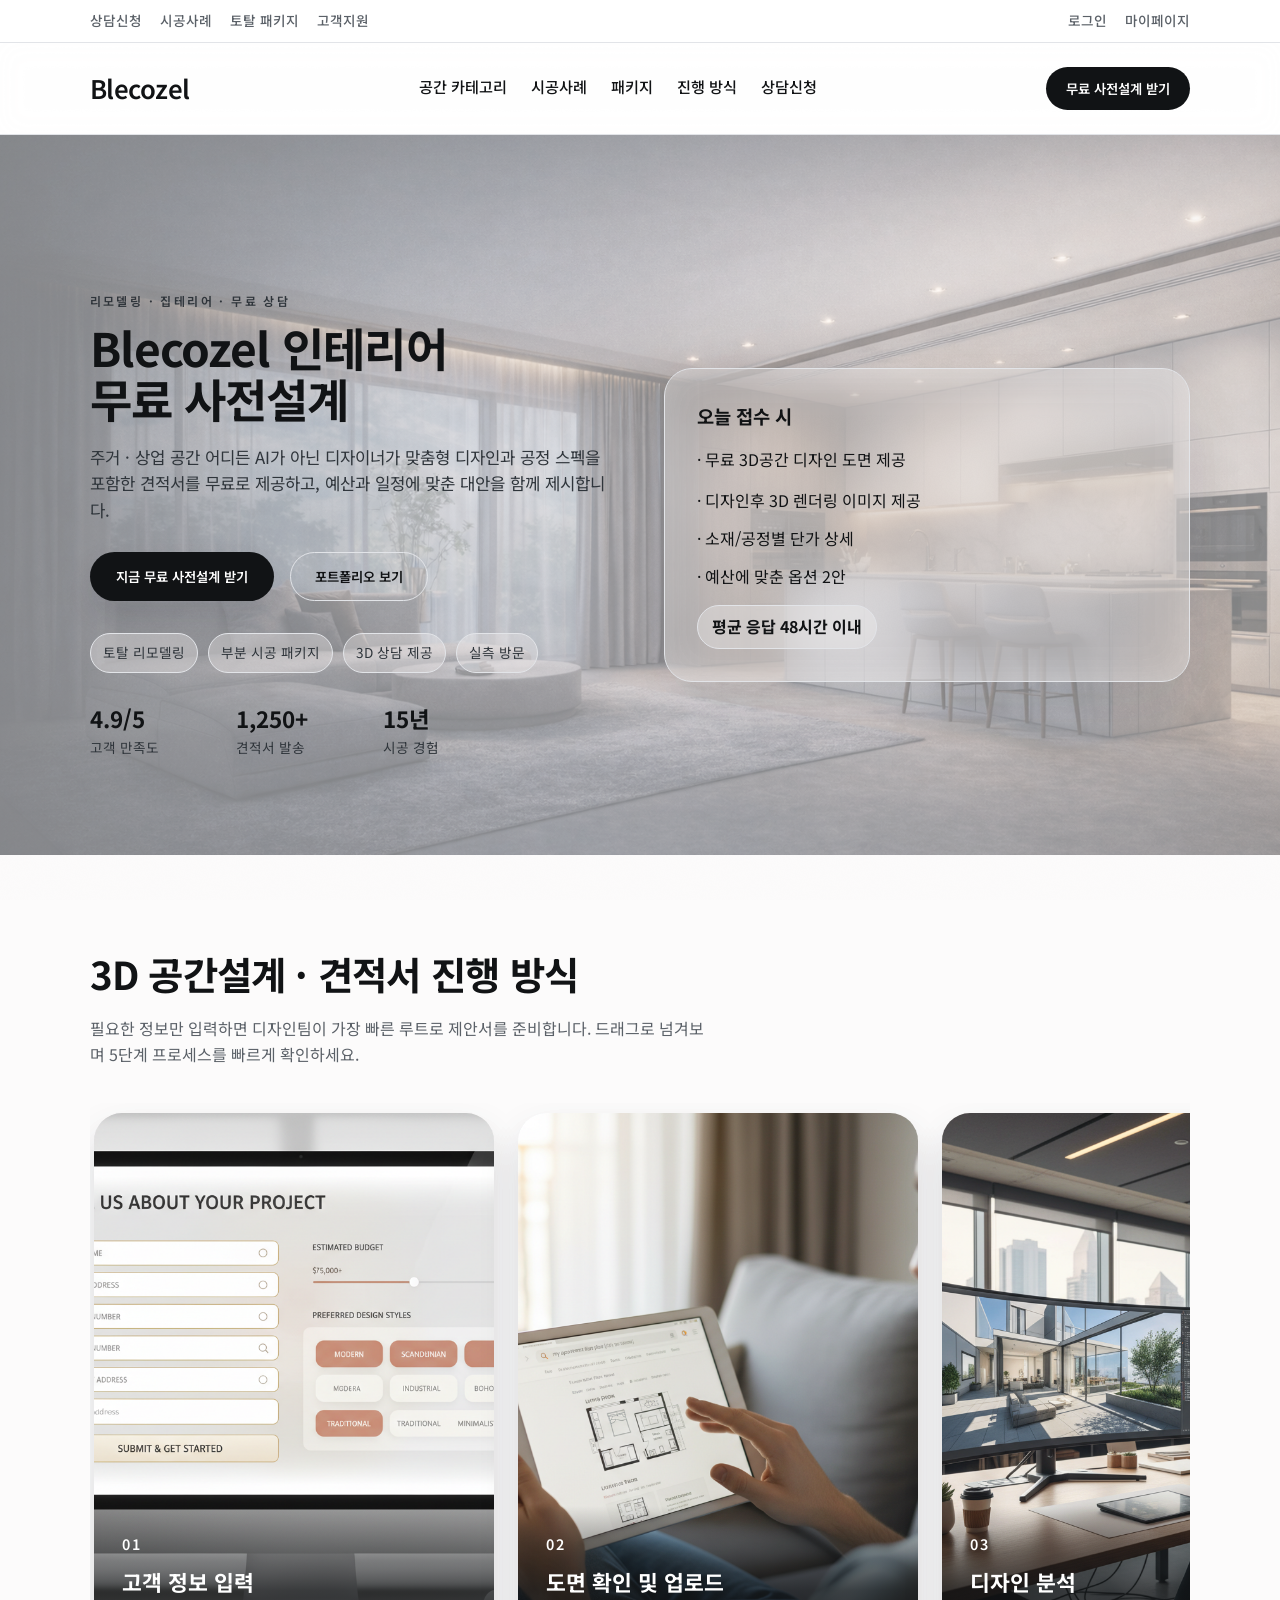
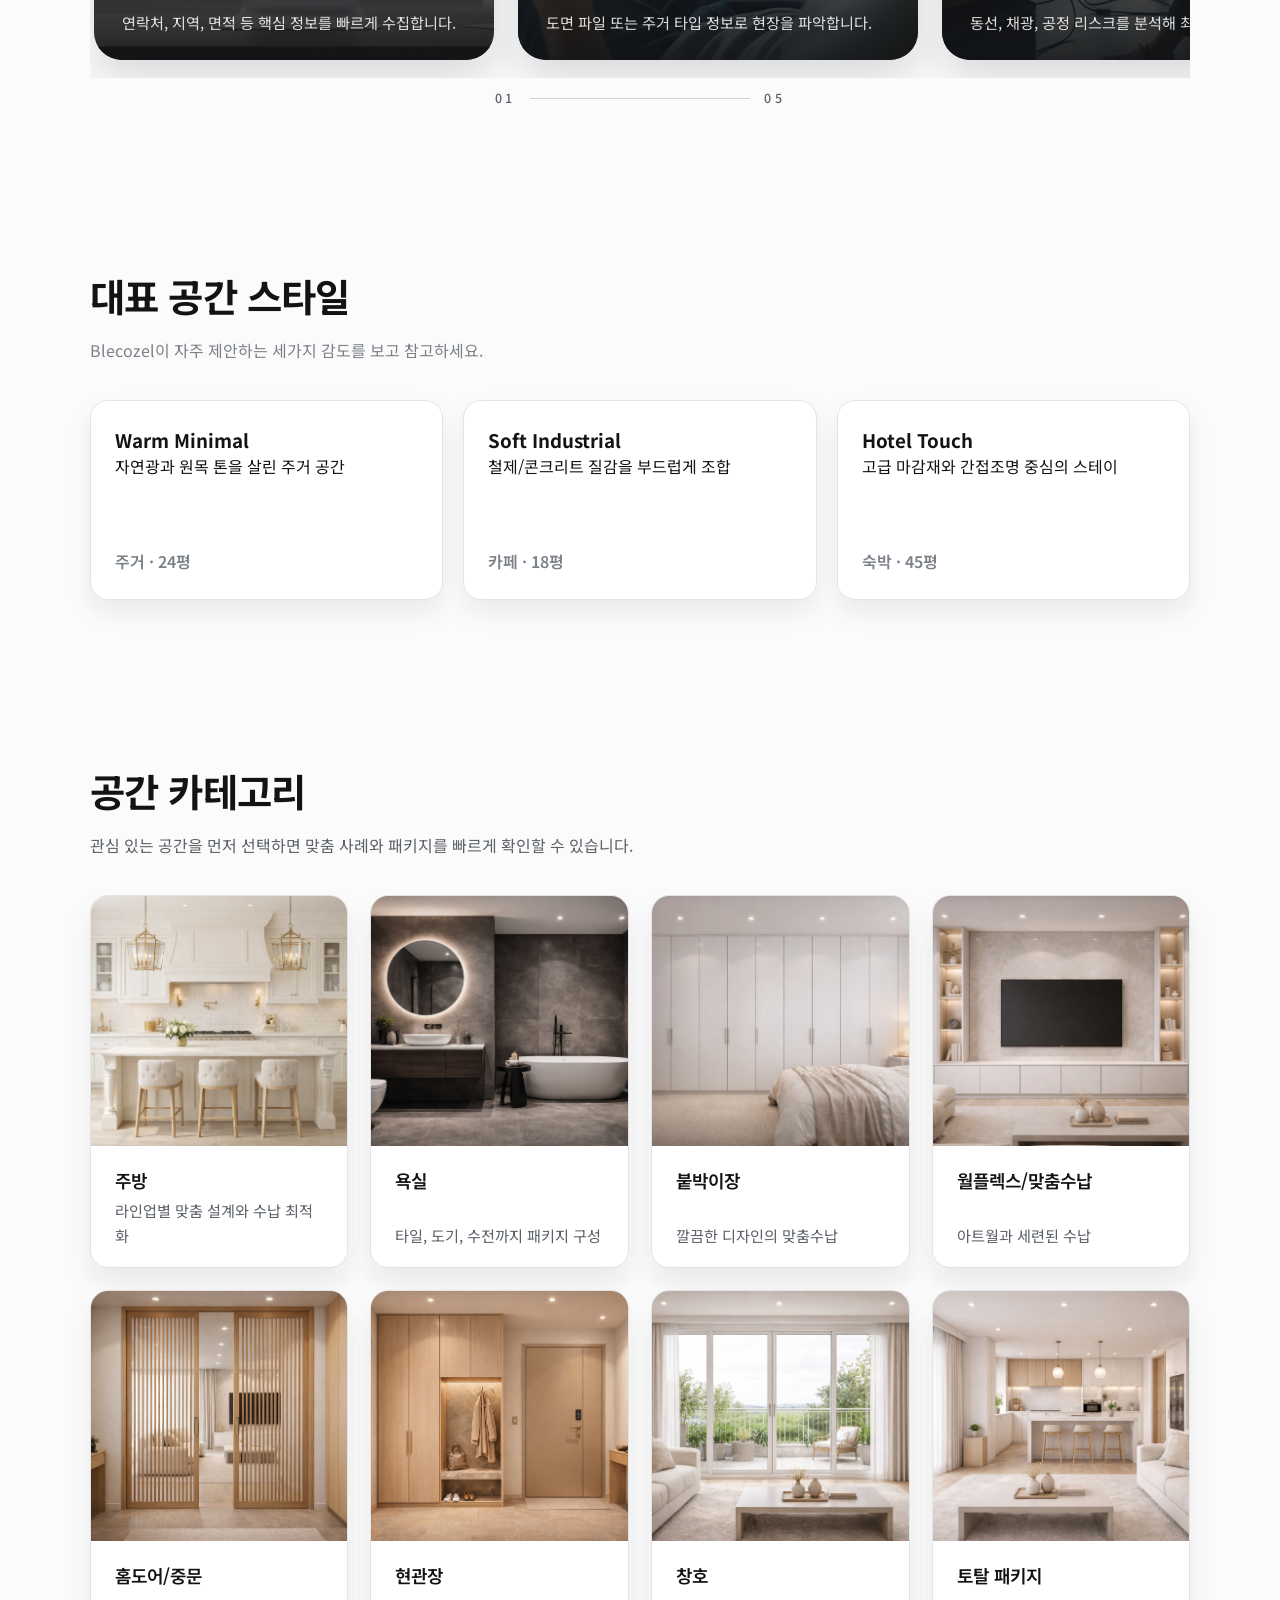
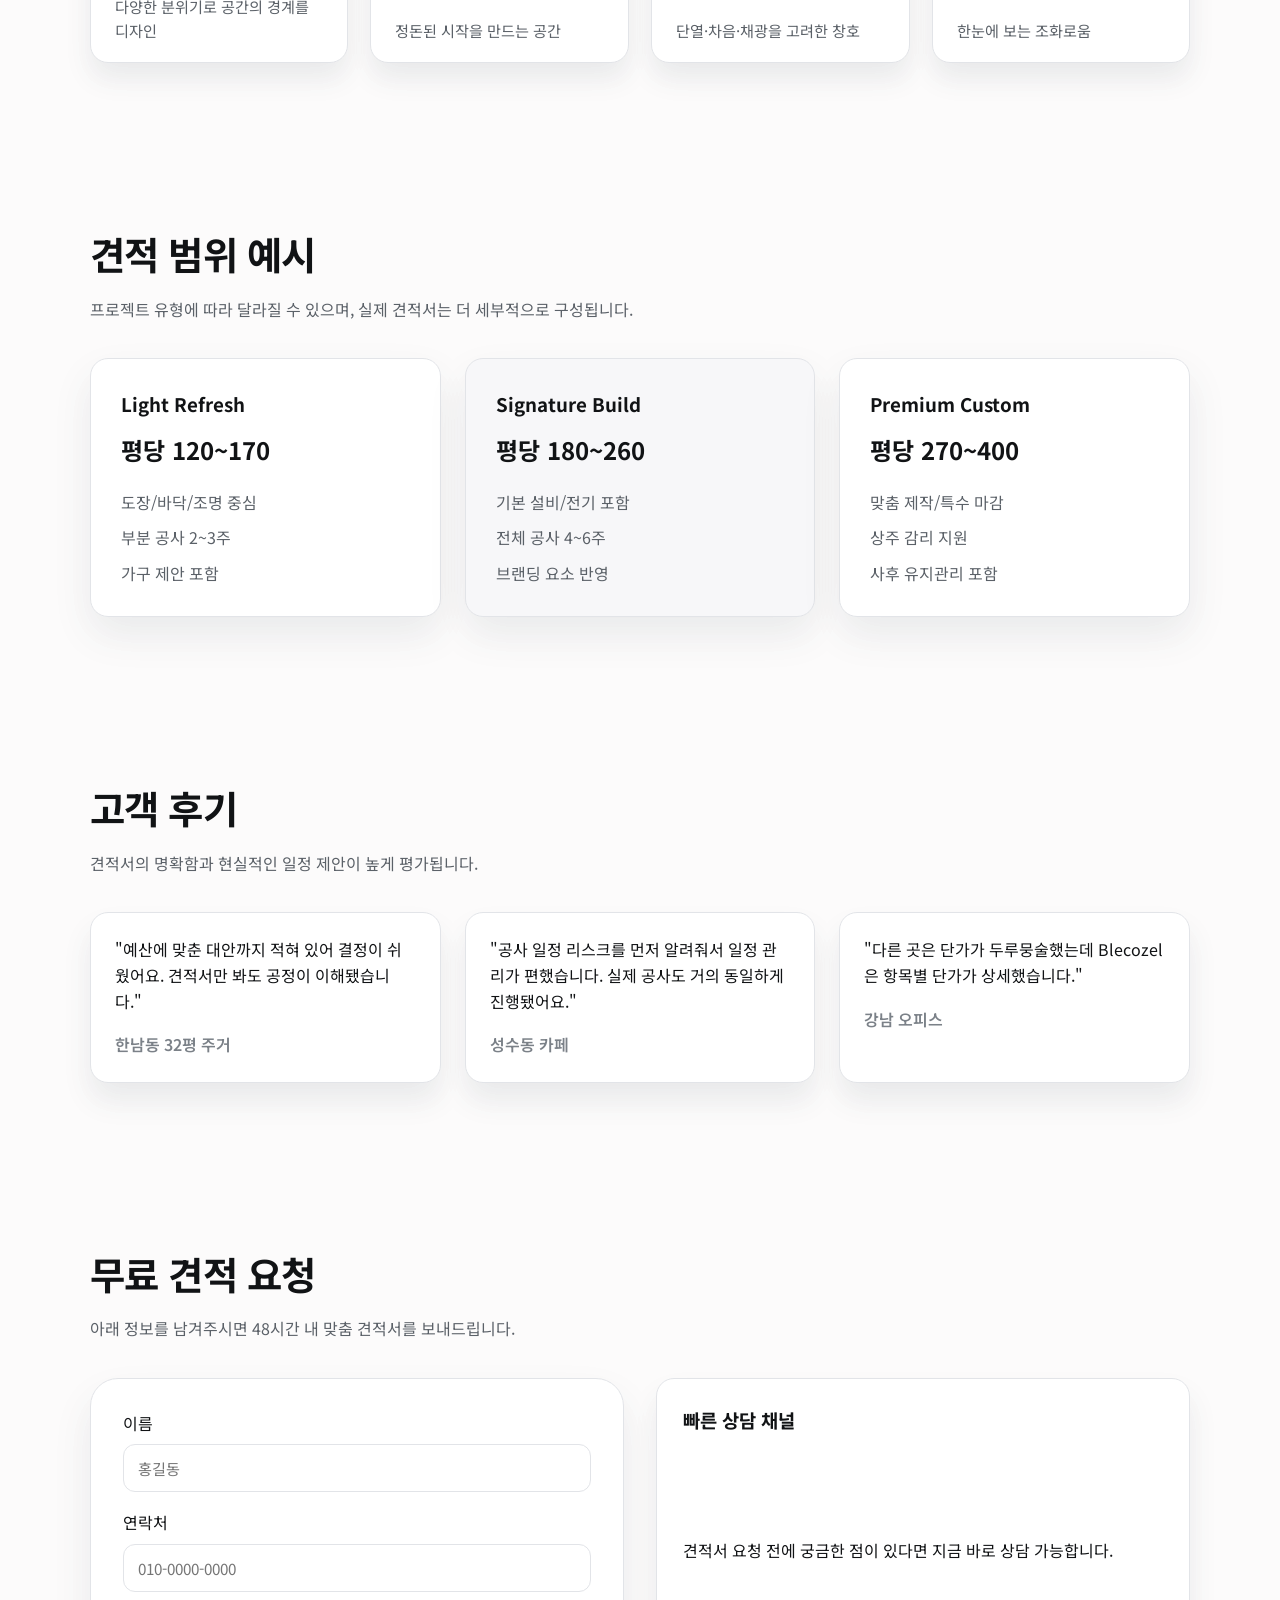
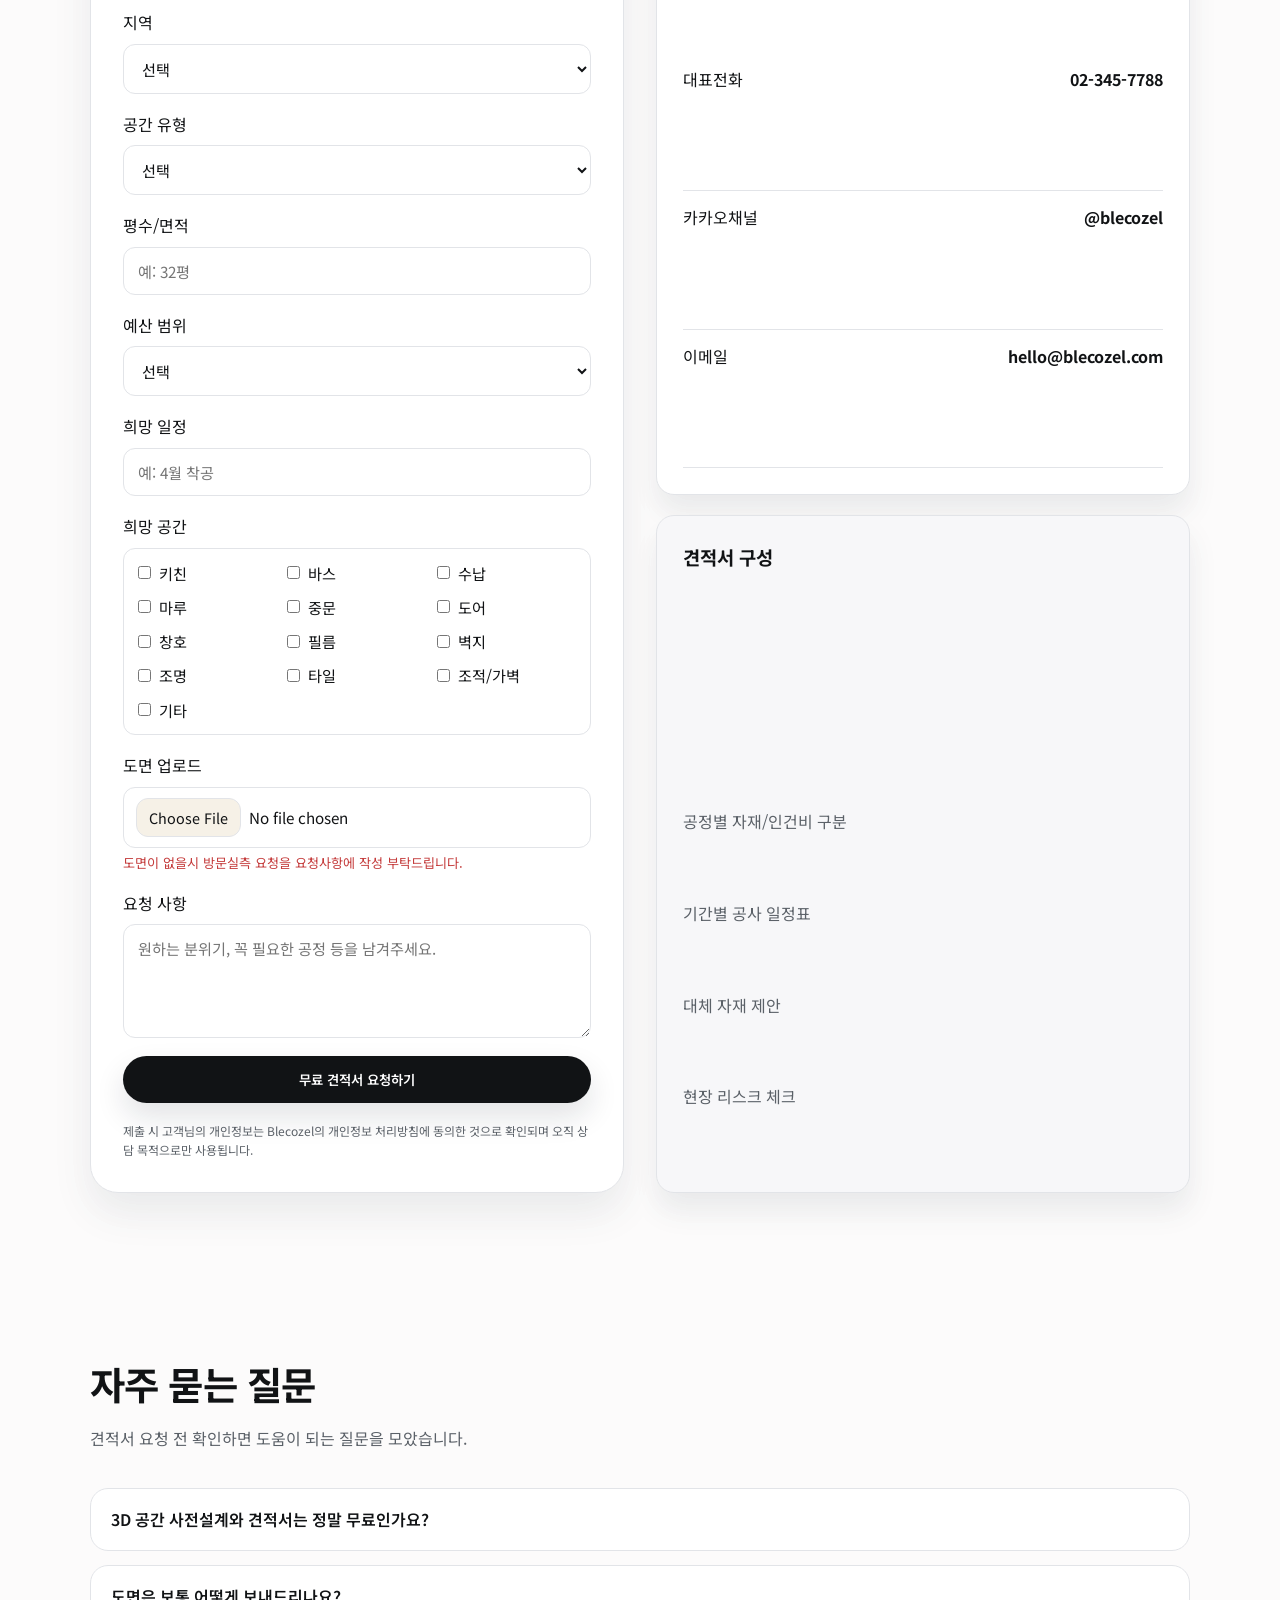
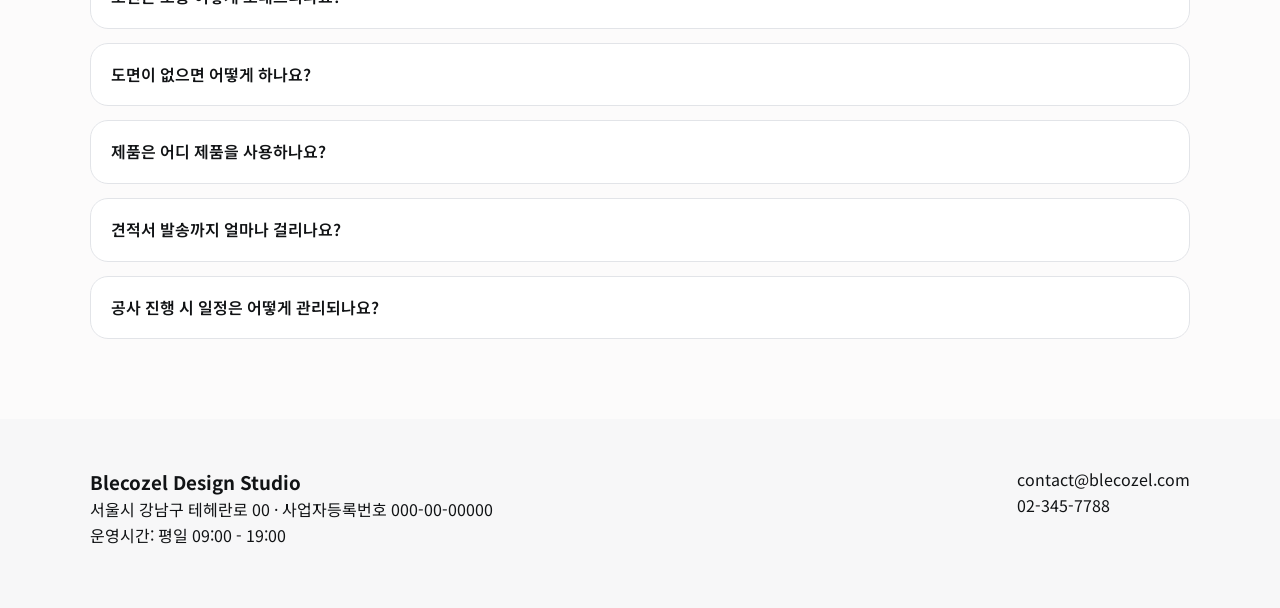
==== commit 1c9f45b2: "topbar 정리 및 로그인/마이페이지 페이지 추가" ====
--- a/index.html
+++ b/index.html
@@ -17,12 +17,15 @@
 <body>
   <div class="grain"></div>
   <div class="topbar">
-    <div class="topbar-left">무료 상담 02-345-7788 · 운영 시간 09:00 - 19:00</div>
-    <div class="topbar-right">
+    <div class="topbar-left">
       <a href="#estimate">상담신청</a>
       <a href="#portfolio">시공사례</a>
       <a href="#pricing">토탈 패키지</a>
       <a href="#faq">고객지원</a>
+    </div>
+    <div class="topbar-right">
+      <a href="login.html">로그인</a>
+      <a href="mypage.html">마이페이지</a>
     </div>
   </div>
   <header class="nav">
--- a/style.css
+++ b/style.css
@@ -88,6 +88,12 @@
   font-weight: 500;
 }
 
+.topbar-left {
+  display: flex;
+  gap: 18px;
+  font-weight: 500;
+}
+
 .logo {
   font-size: 1.6rem;
   font-weight: 600;
@@ -129,7 +135,7 @@
 }
 
 .hero-carousel {
-  padding-top: 40px;
+  padding-top: 88px;
 }
 
 .carousel-wrap {
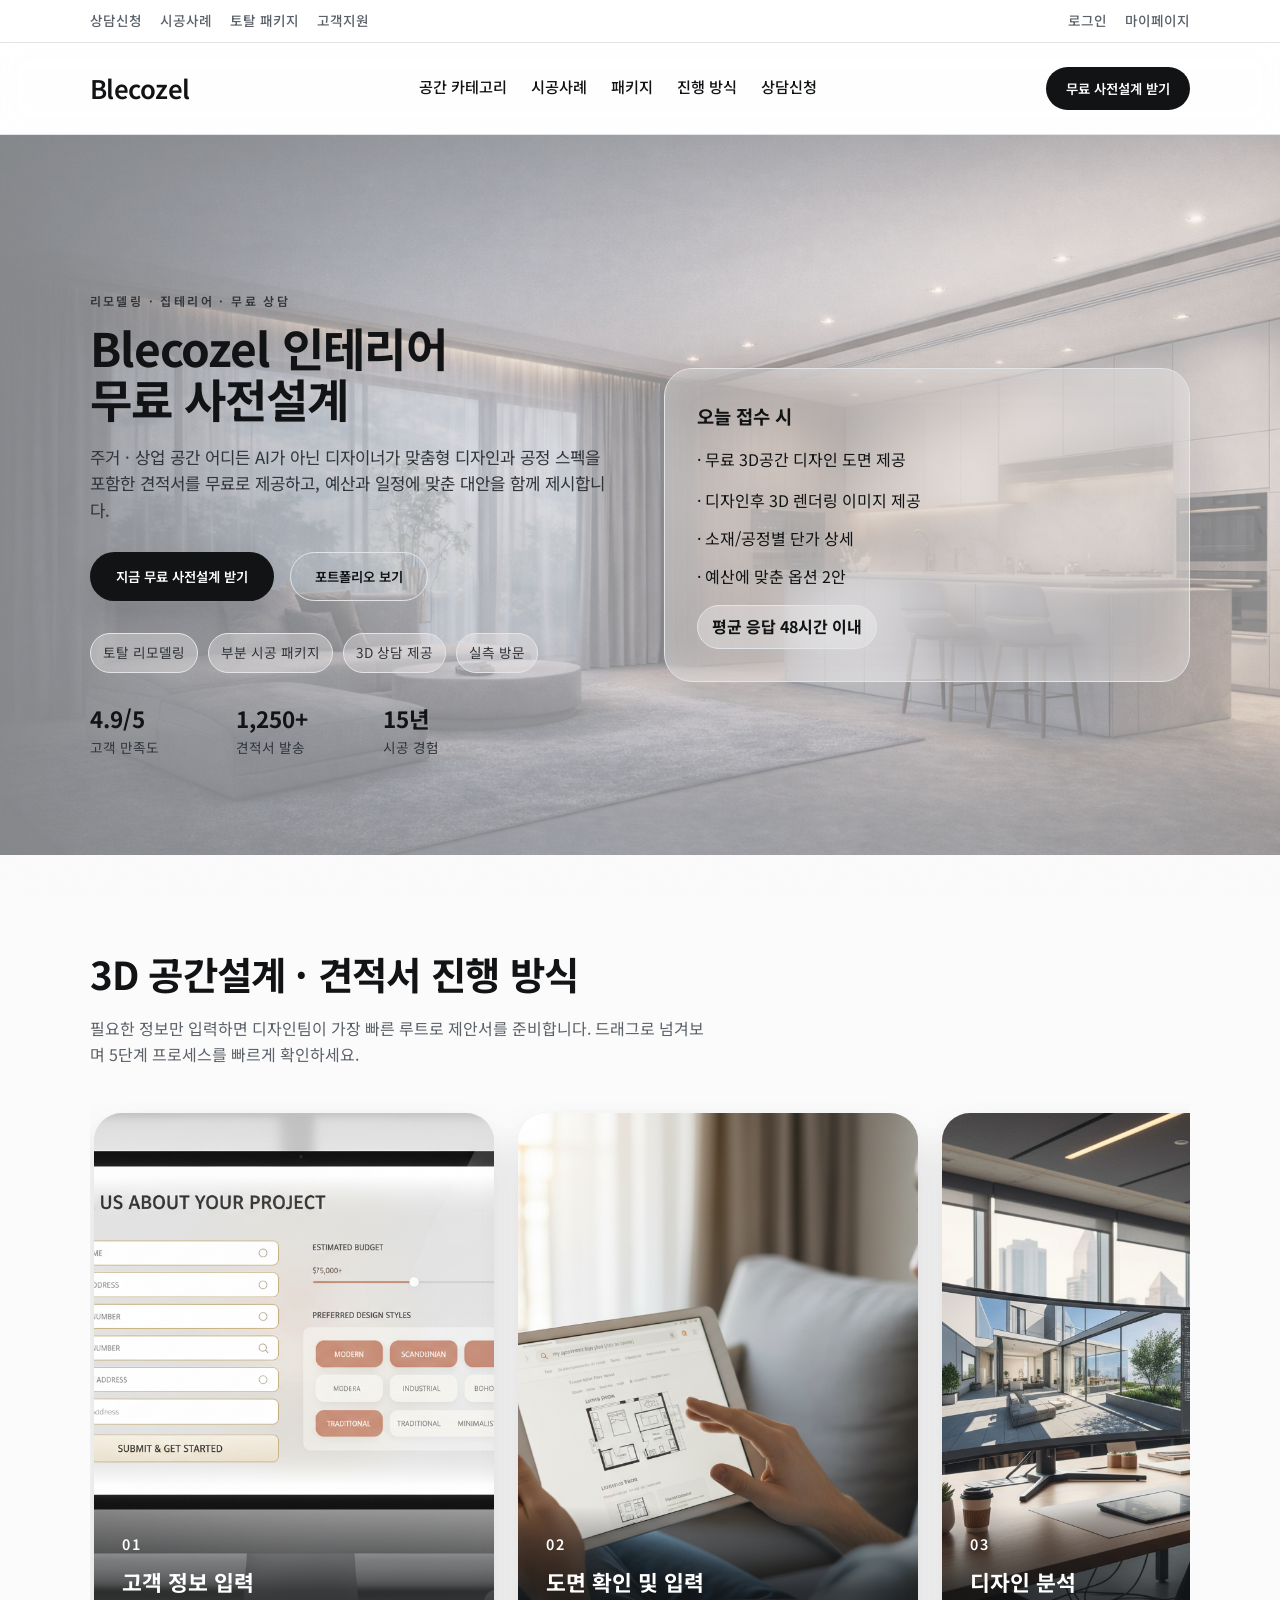
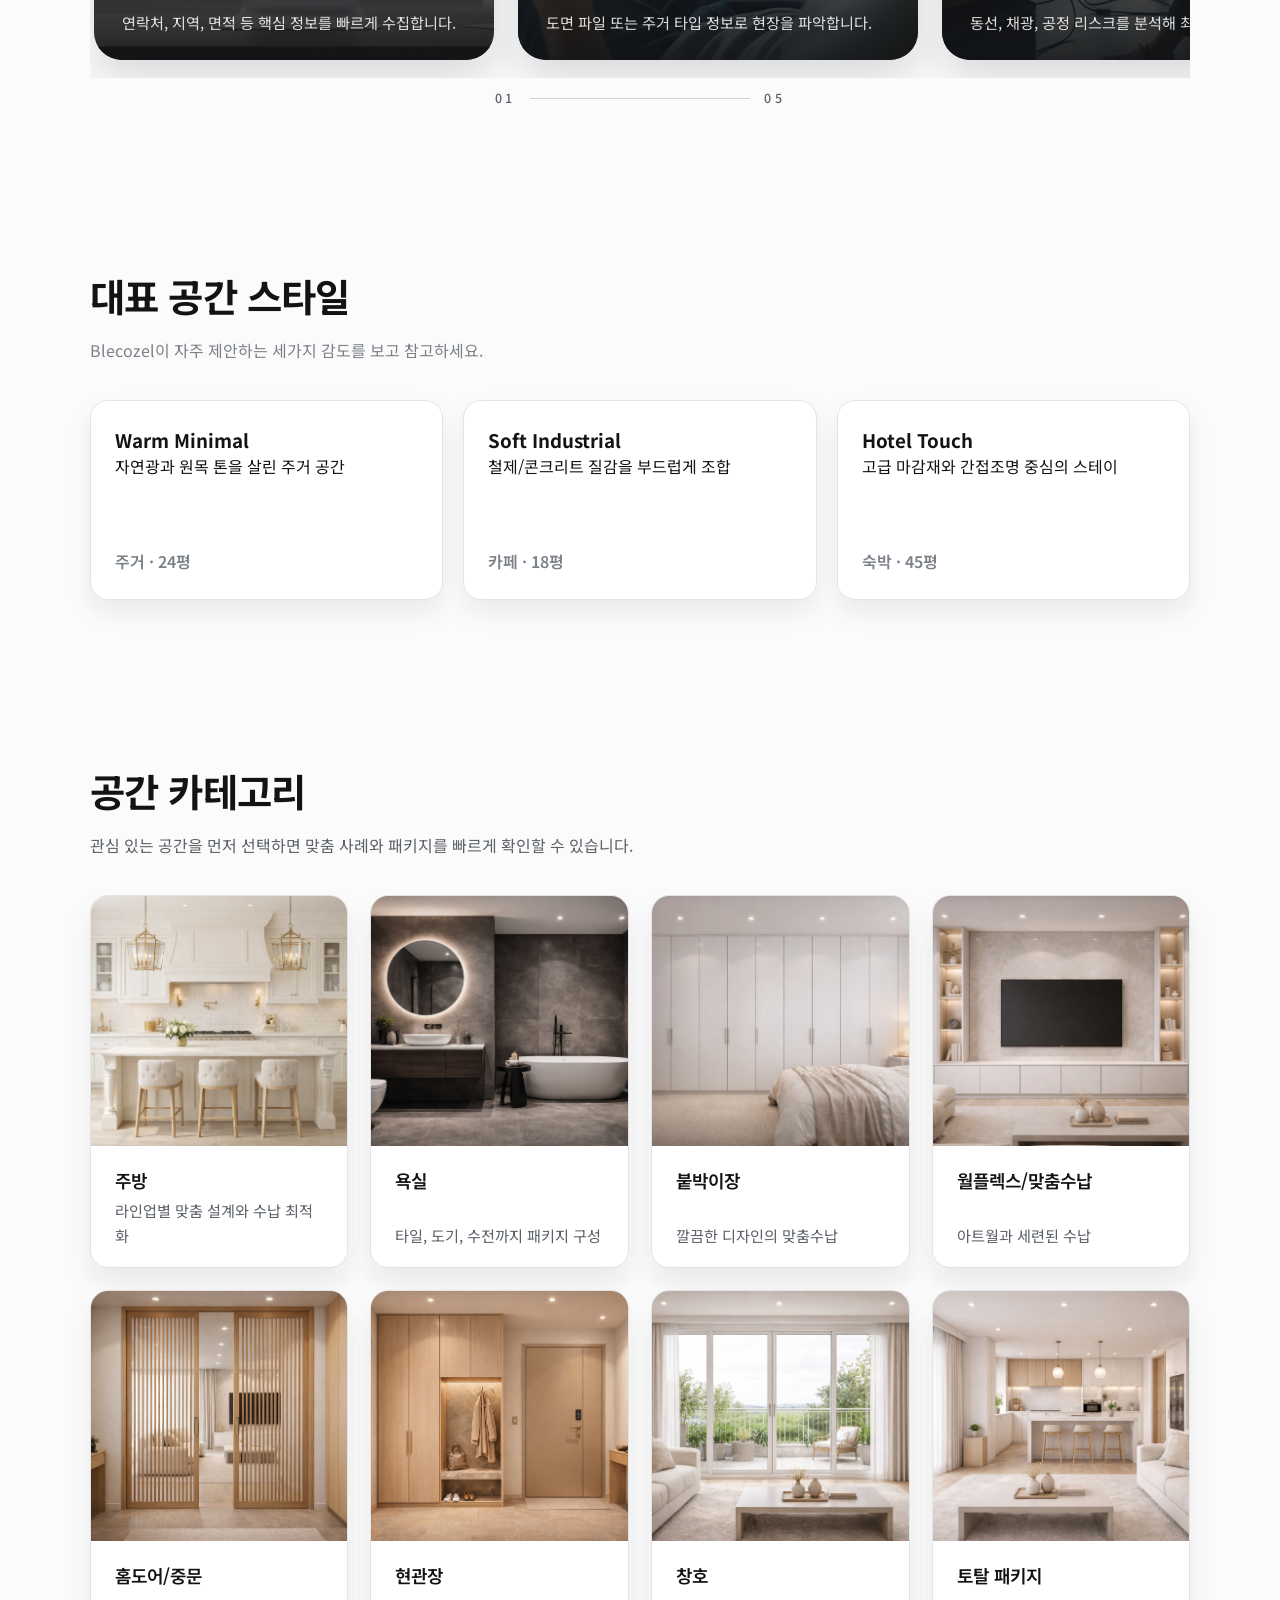
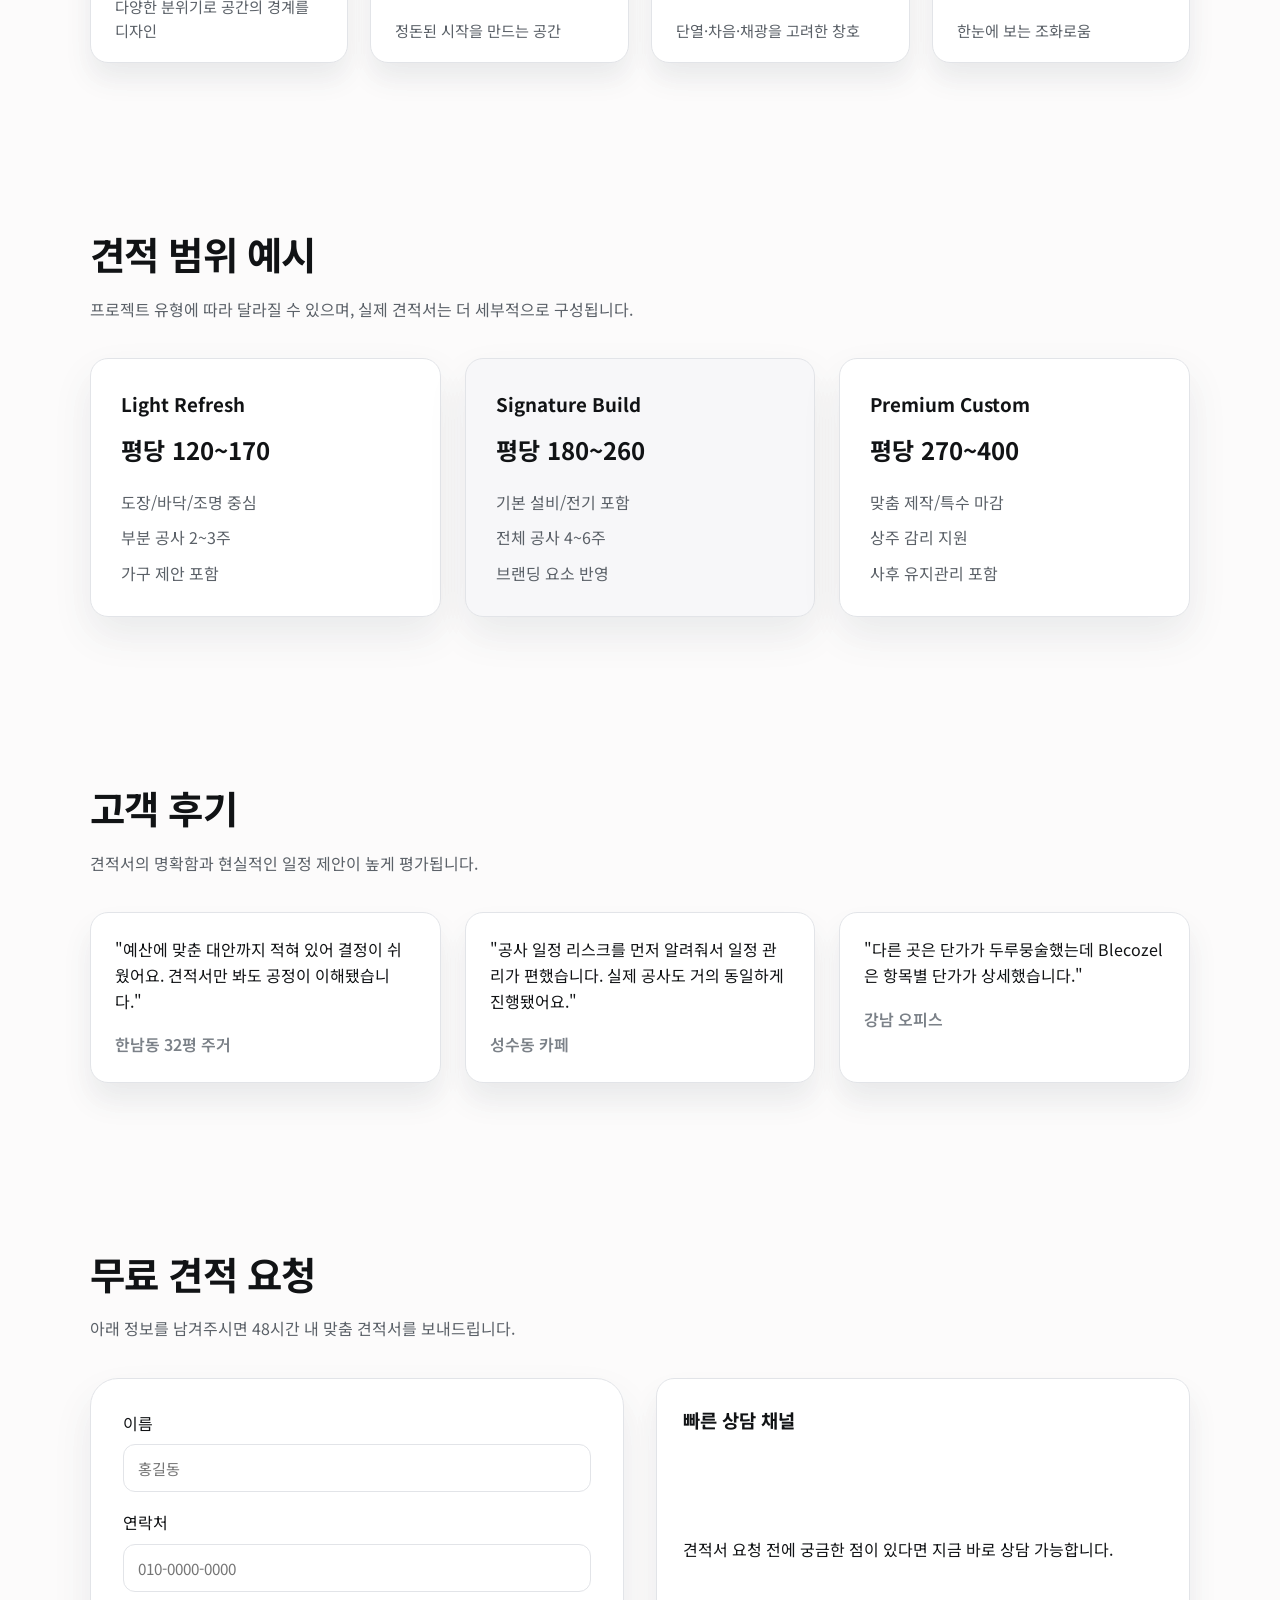
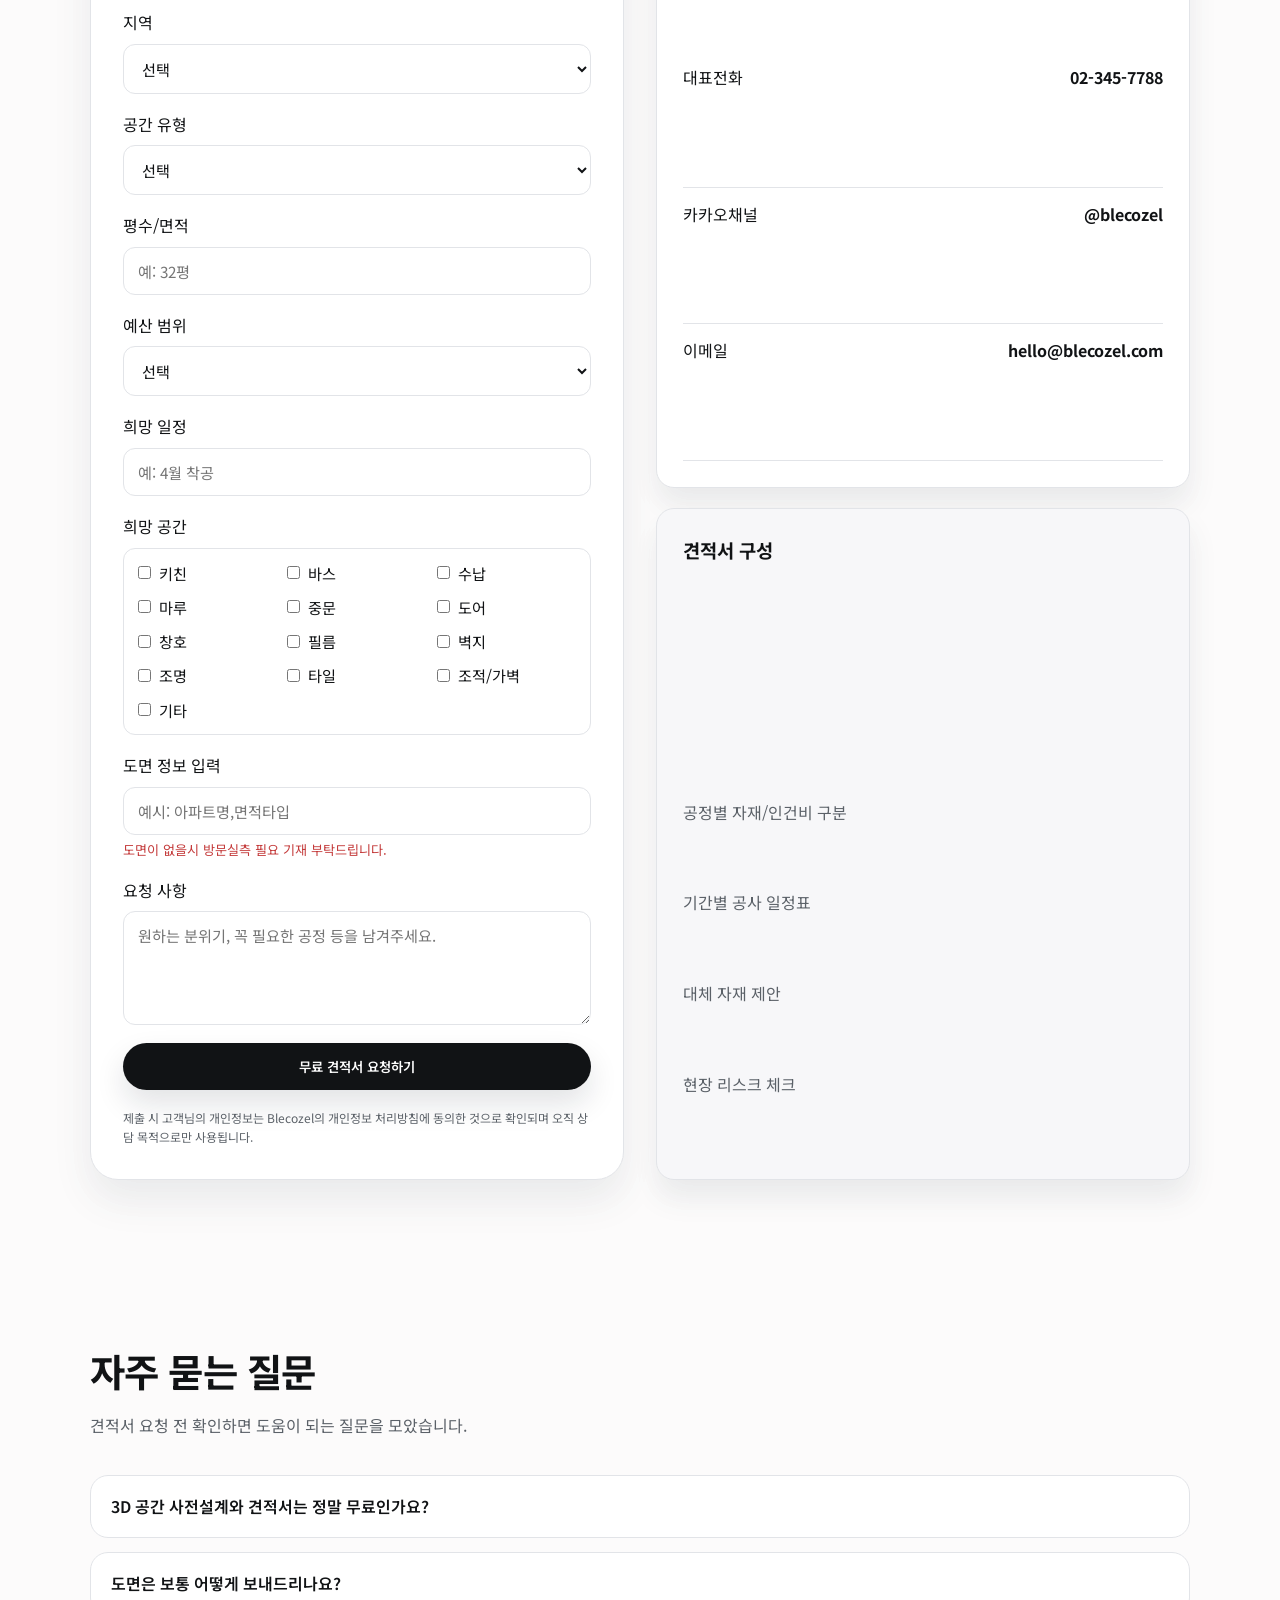
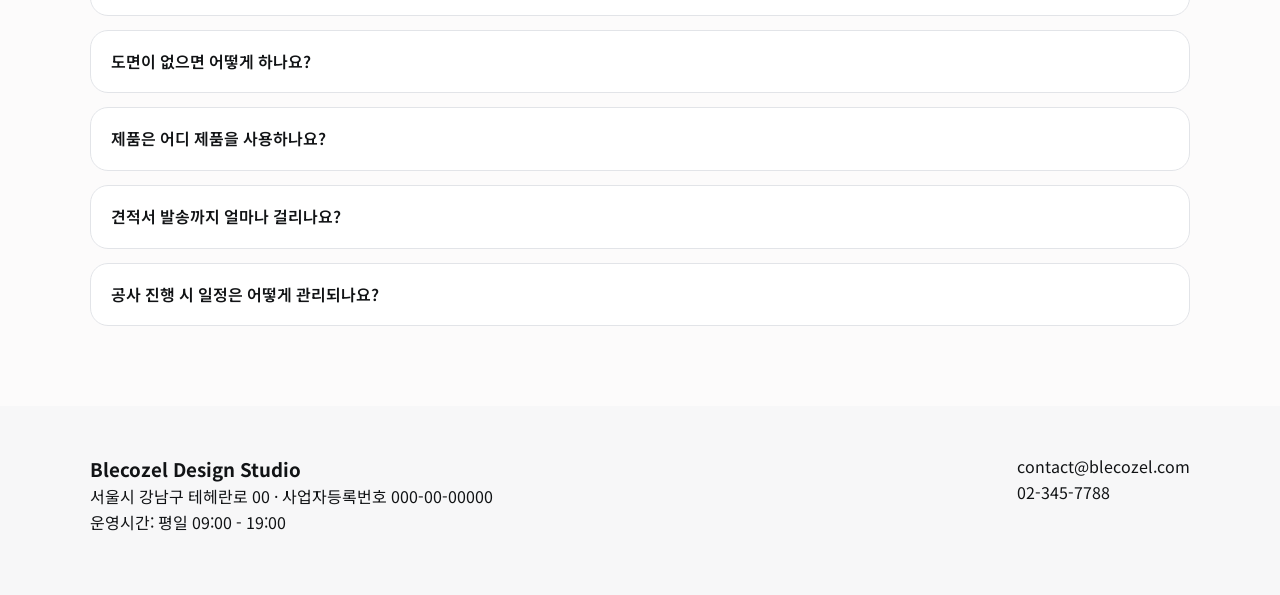
==== commit a71d9a64: "도면 정보 입력 필드 텍스트 입력 방식으로 변경" ====
--- a/index.html
+++ b/index.html
@@ -104,7 +104,7 @@
             <div class="carousel-media"></div>
             <div class="carousel-overlay">
               <span>02</span>
-              <h3>도면 확인 및 업로드</h3>
+              <h3>도면 확인 및 입력</h3>
               <p>도면 파일 또는 주거 타입 정보로 현장을 파악합니다.</p>
             </div>
           </article>
@@ -372,9 +372,9 @@
             </div>
           </div>
           <div class="field full">
-            <label for="plan_upload">도면 업로드</label>
-            <input id="plan_upload" name="plan_upload" type="file" accept=".pdf,.jpg,.jpeg,.png" />
-            <small>도면이 없을시 방문실측 요청을 요청사항에 작성 부탁드립니다.</small>
+            <label>도면 정보 입력</label>
+            <input id="plan_upload" name="plan_upload" type="text" placeholder="예시: 아파트명,면적타입" />
+            <small>도면이 없을시 방문실측 필요 기재 부탁드립니다.</small>
           </div>
           <div class="field full">
             <label for="message">요청 사항</label>
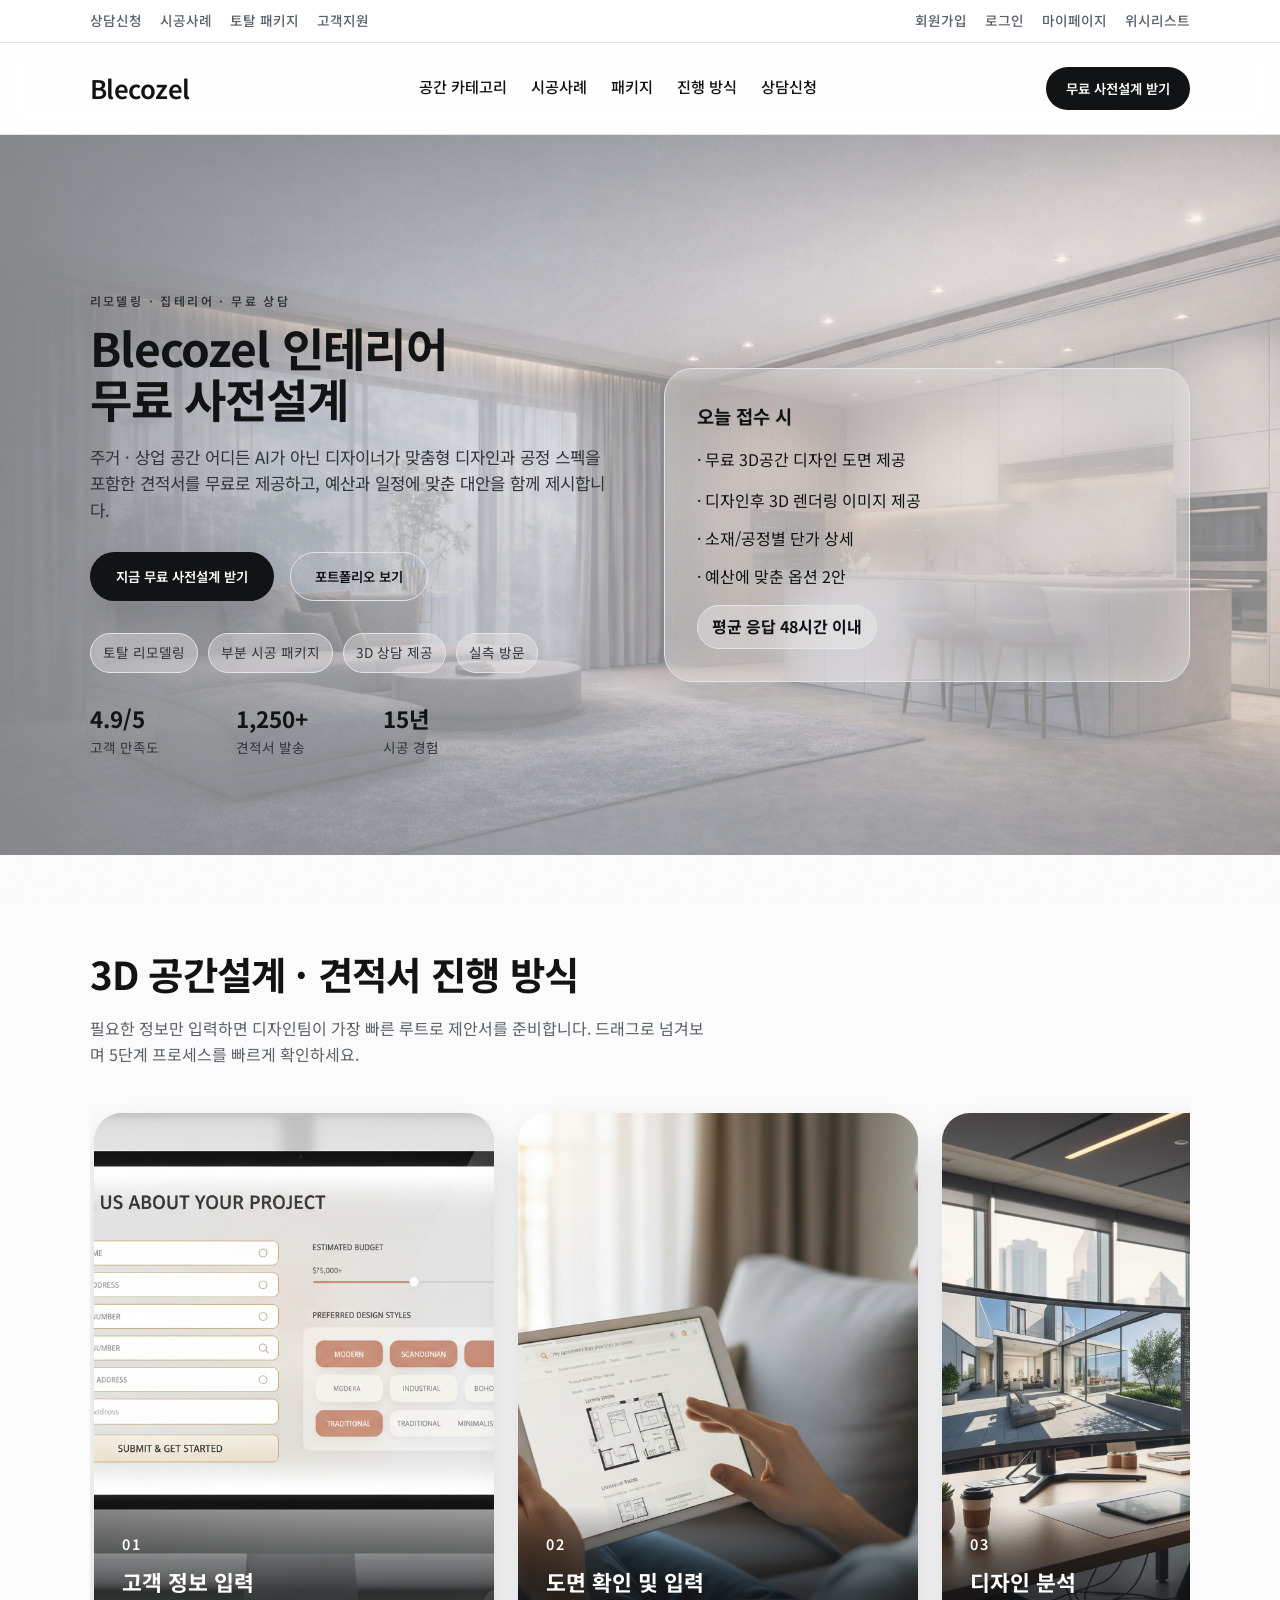
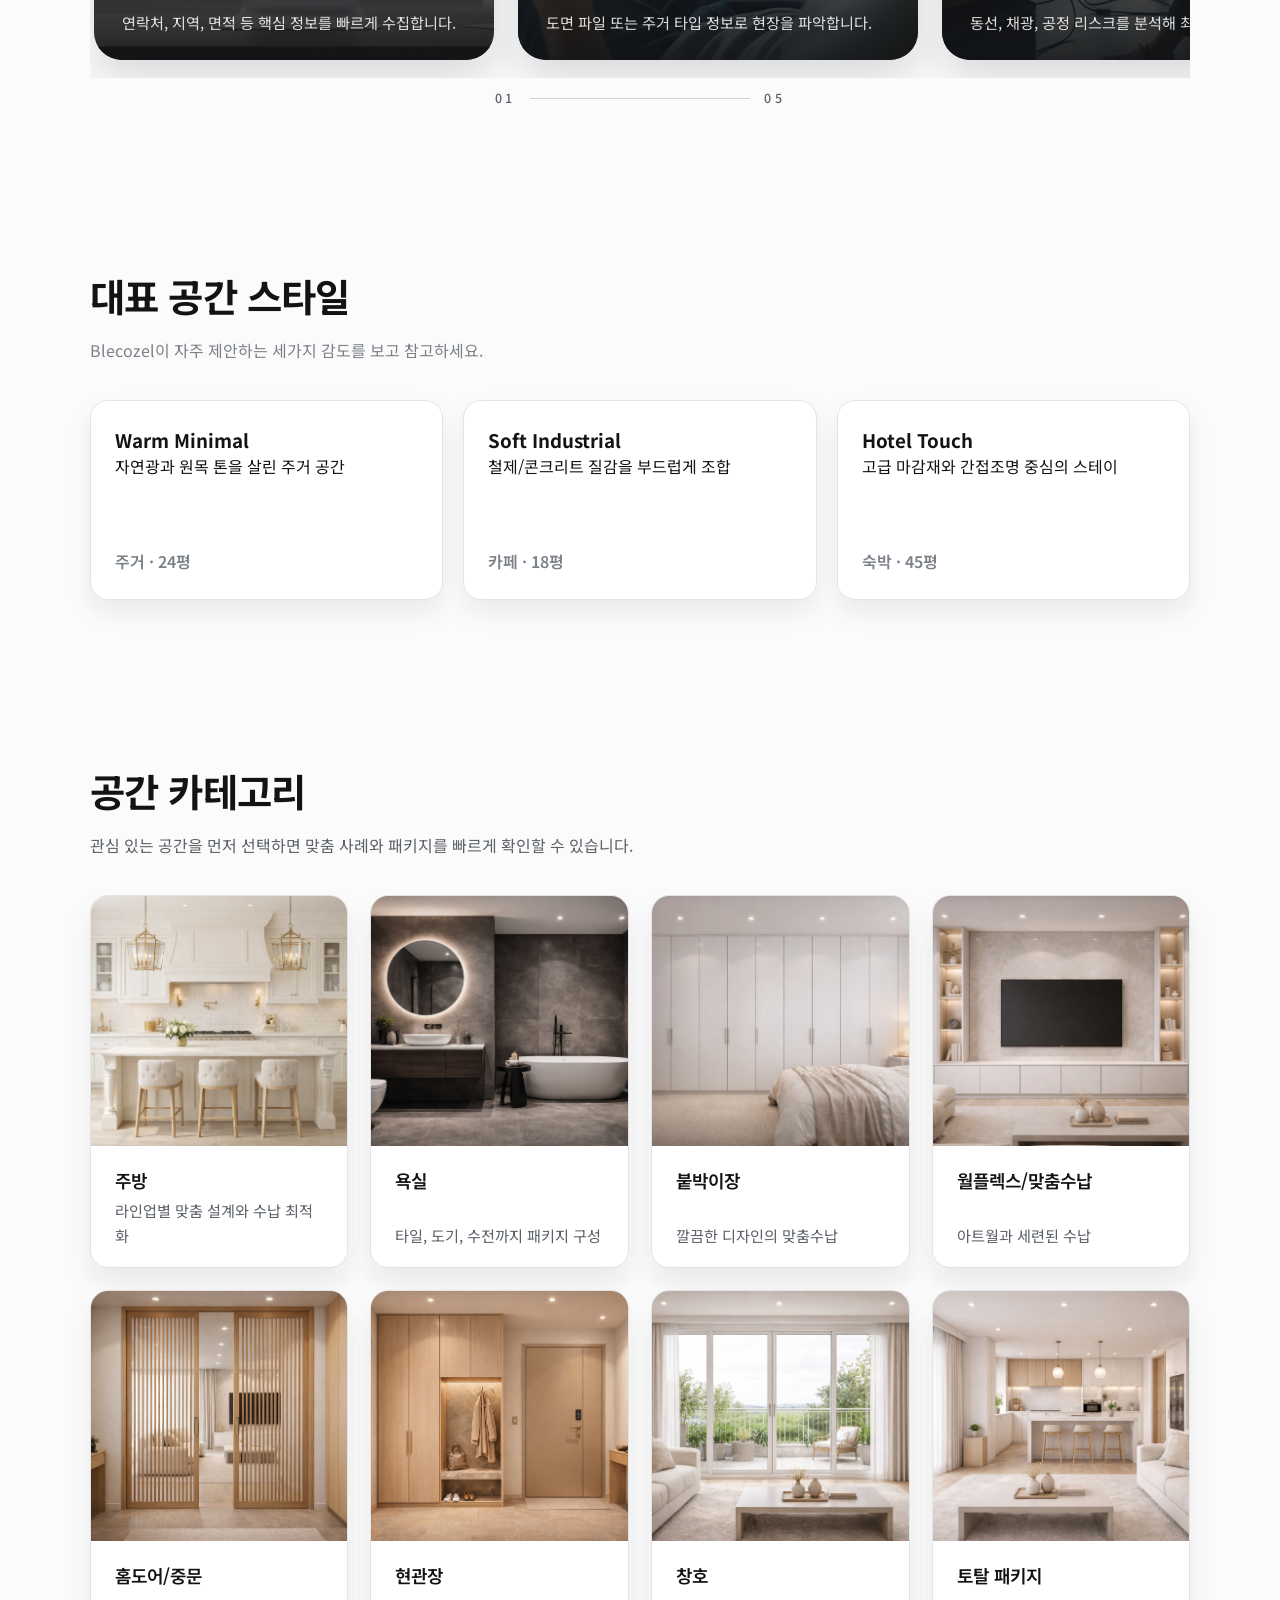
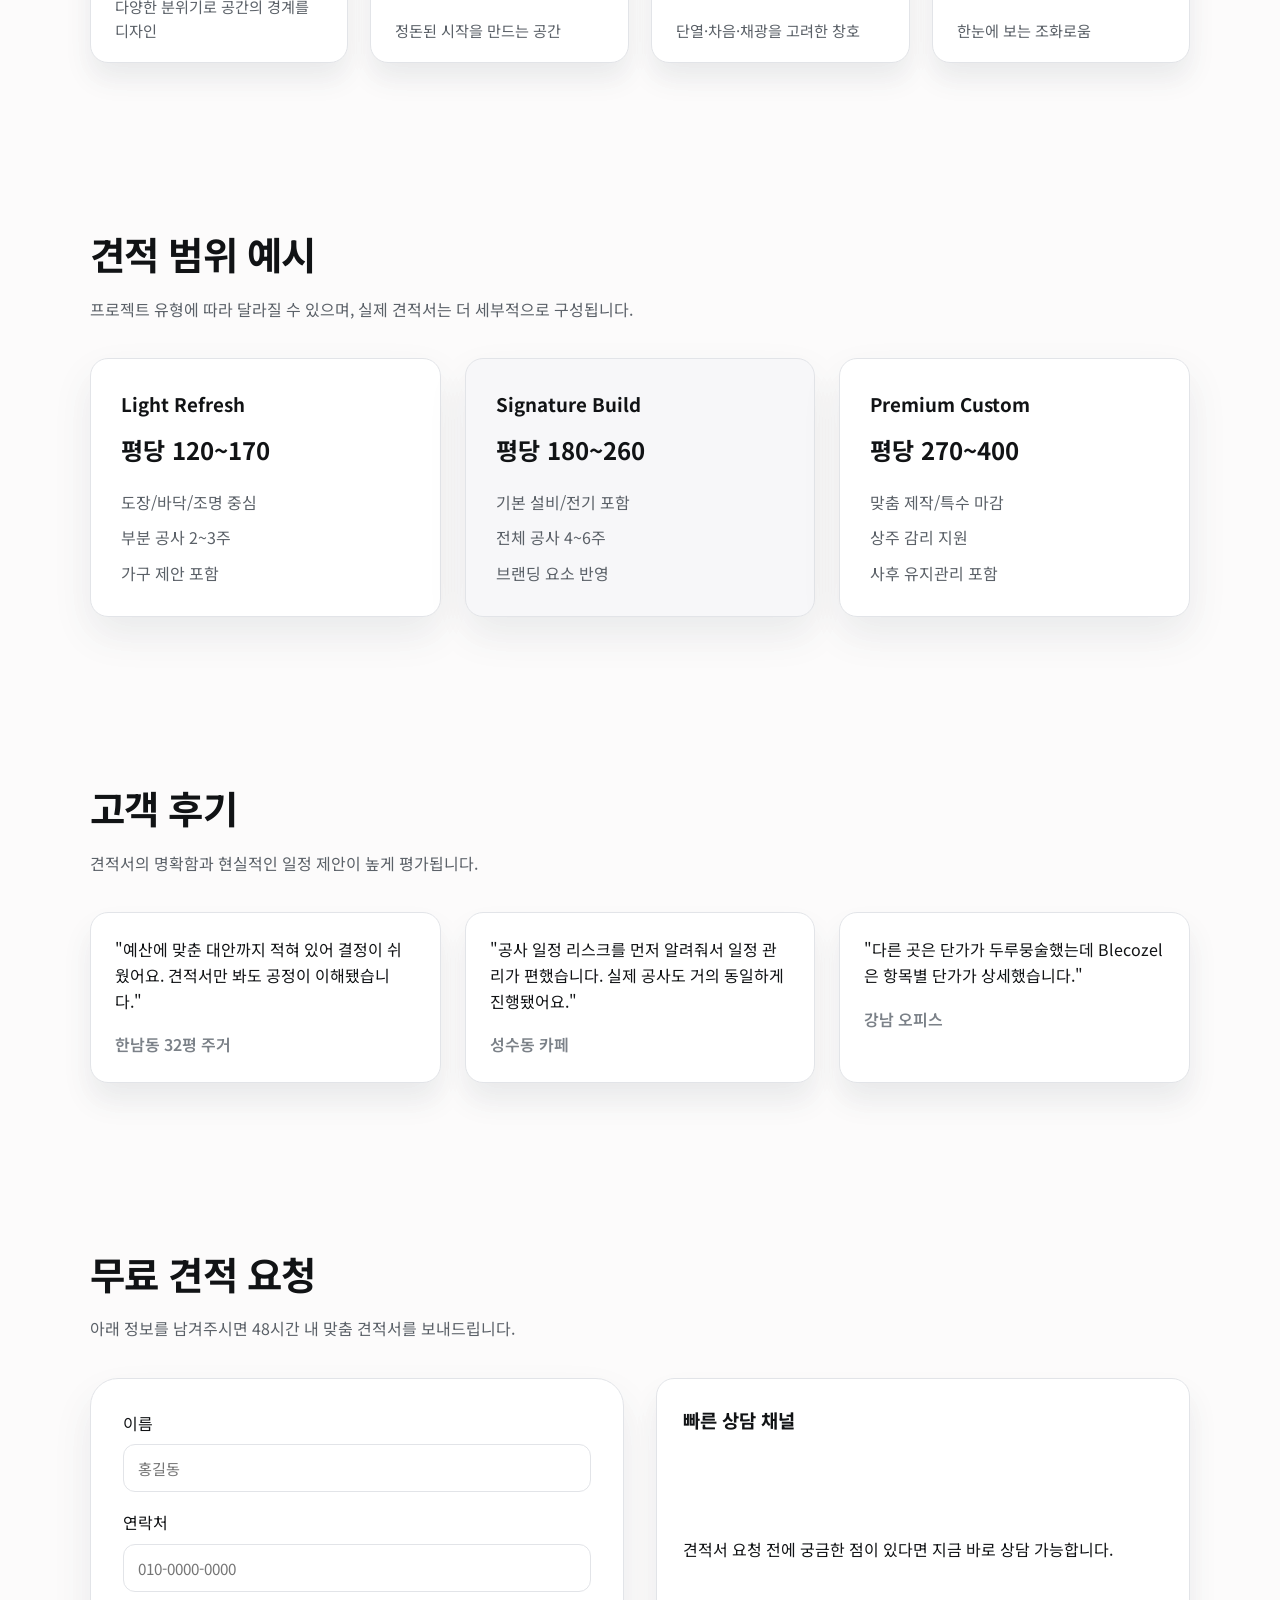
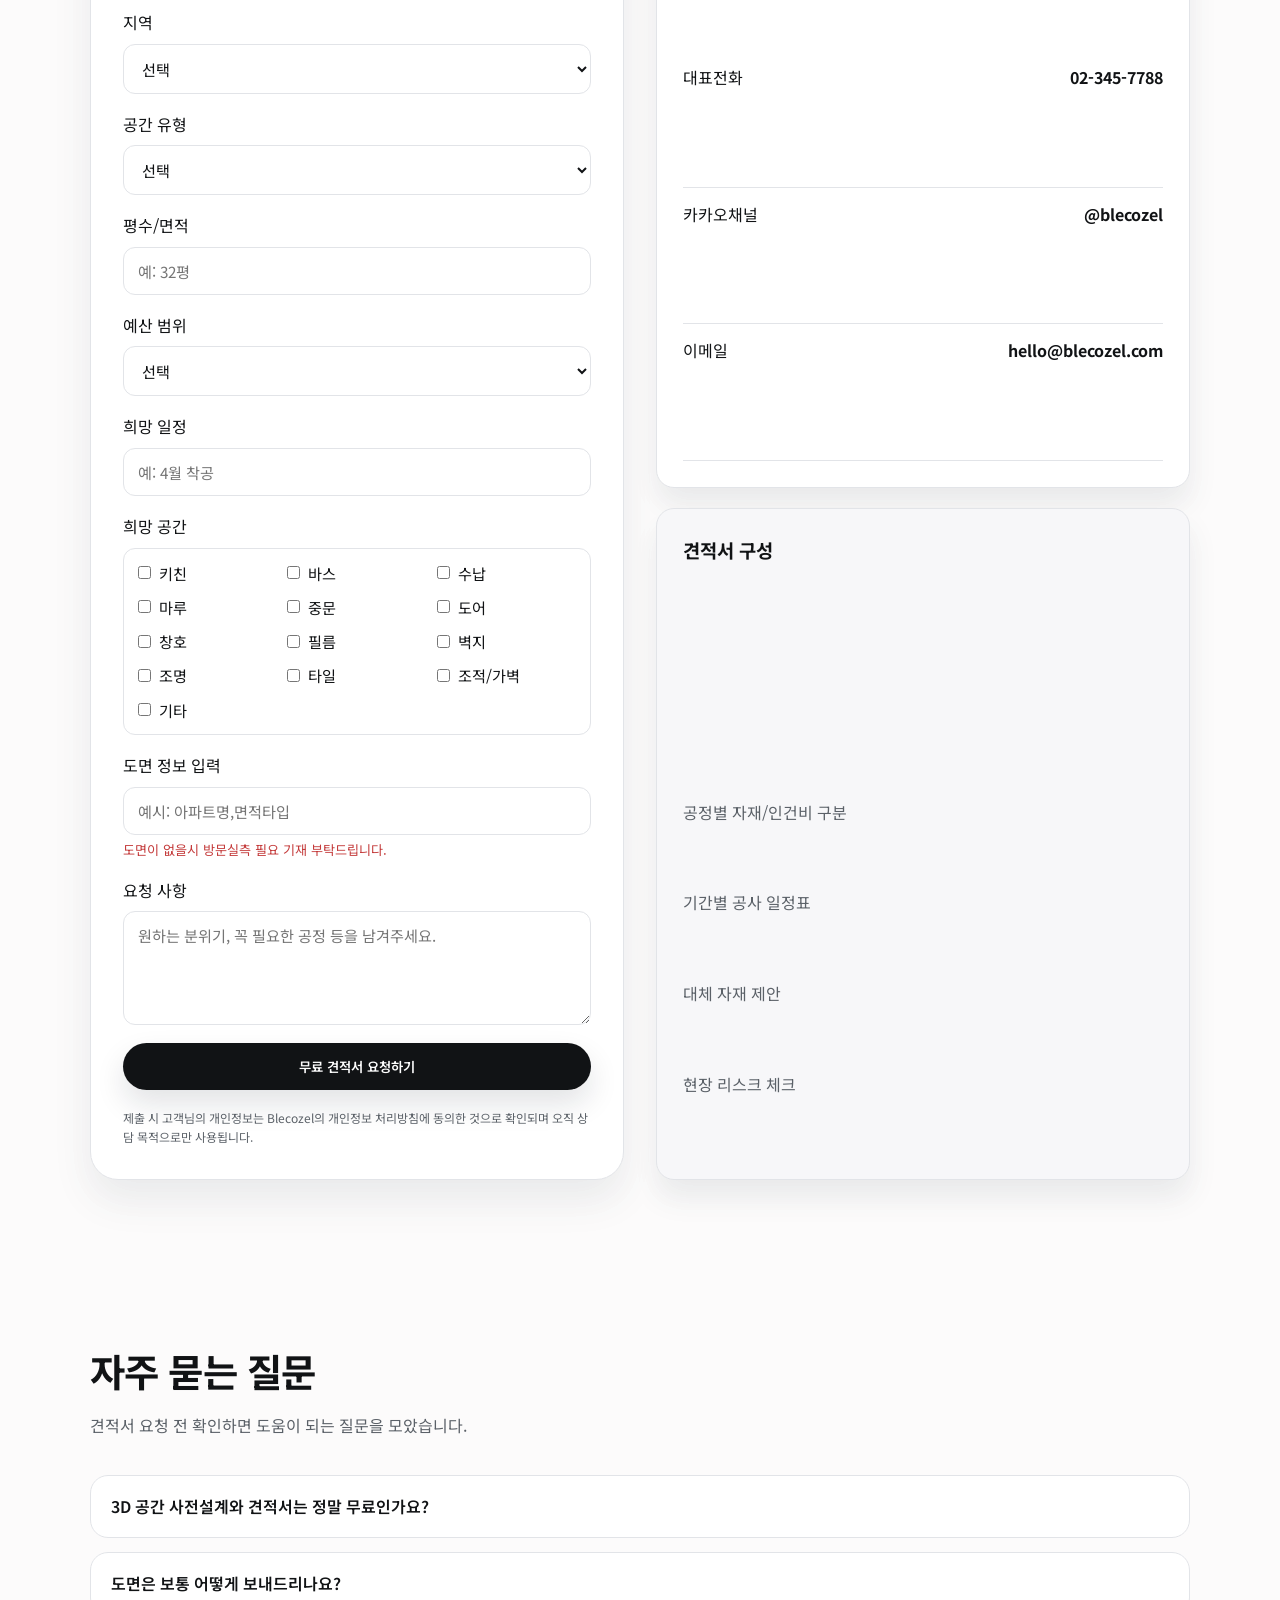
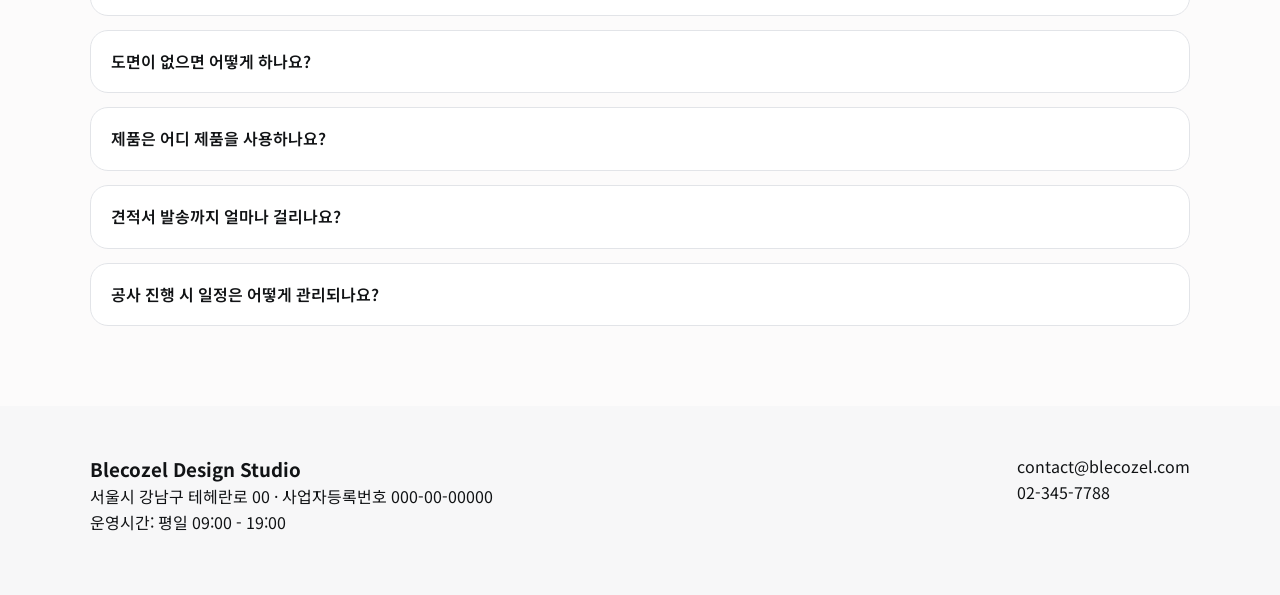
==== commit 2849fdaa: "Add signup and wishlist pages with dynamic dashboard data" ====
--- a/index.html
+++ b/index.html
@@ -24,8 +24,10 @@
       <a href="#faq">고객지원</a>
     </div>
     <div class="topbar-right">
+      <a href="signup.html">회원가입</a>
       <a href="login.html">로그인</a>
       <a href="mypage.html">마이페이지</a>
+      <a href="wishlist.html">위시리스트</a>
     </div>
   </div>
   <header class="nav">
